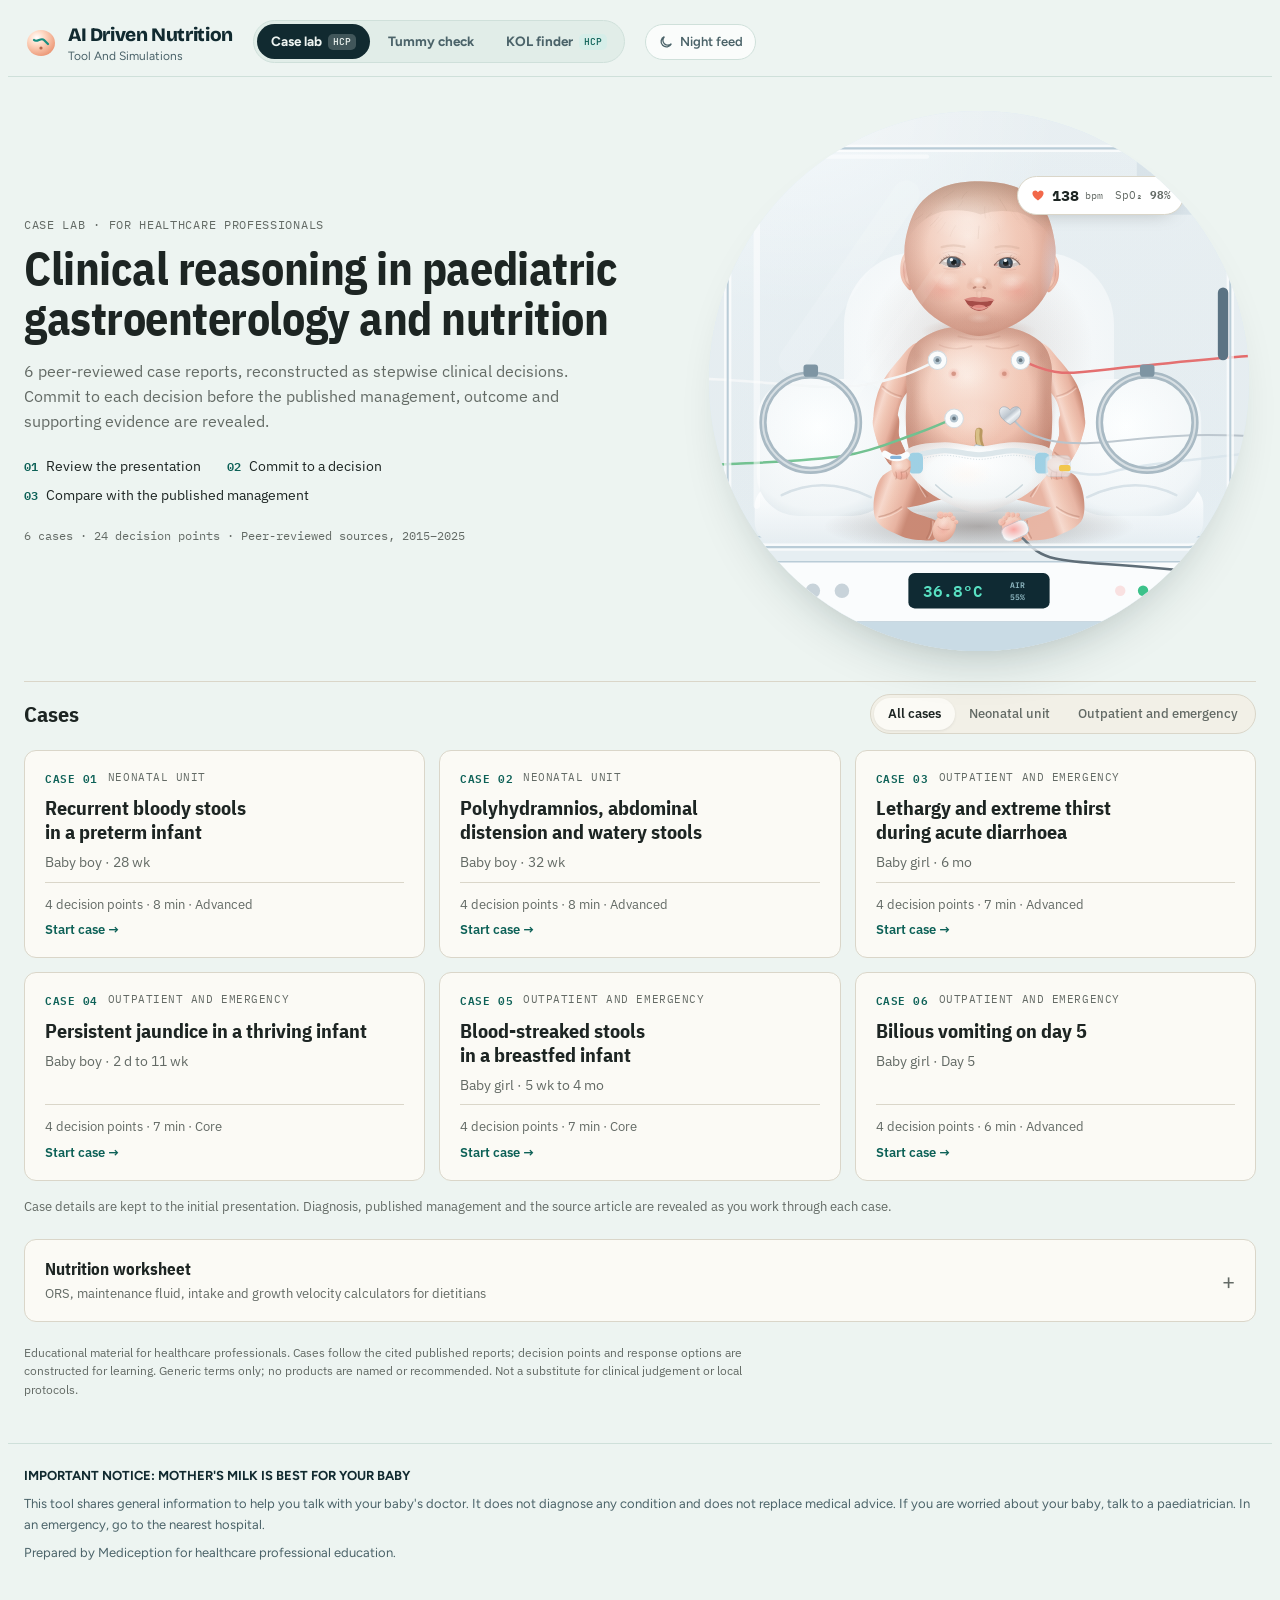
==== index.html @ ad227d10 "Update title to AI Driven Nutrition and tagline to Tool And Simulations" ====
<!doctype html>
<html lang="en">
<head>
  <meta charset="utf-8">
  <meta name="viewport" content="width=device-width, initial-scale=1, viewport-fit=cover">
  <title>AI Driven Nutrition</title>
  <link rel="preconnect" href="https://fonts.googleapis.com">
  <link rel="preconnect" href="https://fonts.gstatic.com" crossorigin>
  <link rel="stylesheet" href="https://fonts.googleapis.com/css2?family=Bricolage+Grotesque:opsz,wght@12..96,500;12..96,700;12..96,800&family=Figtree:wght@400;500;600;700&family=JetBrains+Mono:wght@500&family=IBM+Plex+Mono:wght@400;500;600&family=IBM+Plex+Sans:wght@400;500;600;700&family=IBM+Plex+Sans+Condensed:wght@600;700&display=swap">
  <link rel="stylesheet" href="css/styles.css">
</head>
<body>
<header class="top">
  <div class="wrap">
    <div class="brand">
      <svg width="34" height="34" viewBox="0 0 34 34" aria-hidden="true"><defs><radialGradient id="lg" cx=".35" cy=".3" r=".8"><stop offset="0" stop-color="#fff"/><stop offset=".35" stop-color="#ffd9c4"/><stop offset="1" stop-color="#e98f6c"/></radialGradient></defs><ellipse cx="17" cy="18" rx="14" ry="13" fill="url(#lg)"/><path d="M10 15c3 3 7-3 10 0s4 4 4 4" fill="none" stroke="#178E80" stroke-width="2.2" stroke-linecap="round"/><circle cx="17" cy="23" r="1.6" fill="#b5664a"/></svg>
      <div><b>AI Driven Nutrition</b><span>Tool And Simulations</span></div>
    </div>
    <nav class="tabs" id="tabs" aria-label="Sections"><button type="button" data-tab="lab" aria-pressed="true">Case lab<span class="tab-hcp">HCP</span></button><button type="button" data-tab="check" aria-pressed="false">Tummy check</button><button type="button" data-tab="kol" aria-pressed="false">KOL finder<span class="tab-hcp">HCP</span></button></nav>
    <nav class="beads" id="beads" aria-label="Question progress"></nav>
    <div class="tools">
      <div class="seg" role="group" aria-label="View">
        <button type="button" id="vParent" aria-pressed="true">Parent</button>
        <button type="button" id="vHcp" aria-pressed="false">Clinician lens</button>
      </div>
      <button type="button" class="iconbtn" id="night" aria-pressed="false" title="Night feed mode (dark)"><svg width="16" height="16" viewBox="0 0 24 24" fill="none" stroke="currentColor" stroke-width="2" aria-hidden="true"><path d="M20 14.5A8 8 0 1 1 9.5 4a6.5 6.5 0 0 0 10.5 10.5z"/></svg><span class="lbl">Night feed</span></button>
    </div>
  </div>
</header>

<div class="wrap" id="viewCheck">
  <main class="main">
    <section class="stage" id="stage" aria-label="Interactive baby view">
      <div class="t3d" id="gl3" aria-hidden="true"></div>
      <div class="fallback"><div class="blob"></div></div>
      <div class="loader" id="loader"><span></span>Settling baby on the blanket</div>
      <div class="st-cap"><span class="chip"><span class="live"></span>Baby view</span><span class="st-say" id="say" aria-live="polite">Say hello. Each answer changes what you see, outside and inside.</span>
        <div class="seg vseg" id="viewSeg" role="group" aria-label="Baby view"><button type="button" data-v="outside" aria-pressed="true">Outside</button><button type="button" data-v="inside" aria-pressed="false">See inside</button></div></div>
      <div id="flagSlot"></div>
      <div id="toastSlot"></div>
      <div class="legend" id="legend"></div>
    </section>
    <section class="rail" id="rail"></section>
  </main>

  <section class="lens" id="lens" aria-label="Clinician lens">
    <div class="lens-head">
      <div><p class="eyebrow">Clinician lens</p><h2>How this path was built</h2><p>Every answer maps to a content module. The map below lights up the modules this baby's answers trigger, so you can see exactly why each piece of advice appears.</p></div>
    </div>
    <div class="lgrid">
      <div class="panel"><h3>Logic map: questions to modules</h3><div class="mapwrap" id="map"></div></div>
      <div style="display:flex;flex-direction:column;gap:20px;min-width:0">
        <div class="panel" id="pathPanel"></div>
        <div class="panel"><h3>Load a demo scenario</h3><div class="presets" id="presets"></div></div>
      </div>
    </div>
  </section>
</div>

<div class="wrap" id="viewLab" hidden></div>
<div class="wrap" id="viewKol" hidden></div>

<footer>
  <div class="wrap">
    <div class="ims">IMPORTANT NOTICE: MOTHER'S MILK IS BEST FOR YOUR BABY</div>
    <div>This tool shares general information to help you talk with your baby's doctor. It does not diagnose any condition and does not replace medical advice. If you are worried about your baby, talk to a paediatrician. In an emergency, go to the nearest hospital.</div>
    <div>Prepared by Mediception for healthcare professional education.</div>
  </div>
</footer>

<script src="js/baby-front.js"></script>
<script src="js/cases.js"></script>
<script src="data/kol-data.js"></script>
<script src="js/app.js"></script>
</body>
</html>
---- css/styles.css ----
/* Layout: a sticky glass "tummy lab" stage on the left that reacts to every answer; a conversational question rail on the right that becomes the report; clinician lens unfolds below */
:root{
  --bg:#EDF4F1; --bg-2:#E1EDE8; --surface:#FAFCFB; --ink:#112A30; --ink-2:#4B6369; --line:#CFE0DA; --ledge:#C2D6CF;
  --lagoon:#178E80; --lagoon-ink:#0D6157; --lagoon-soft:#D6EEE9; --marigold:#E3A13A;
  --calm:#178E80; --watch:#C98A1E; --doctor:#D9653F; --urgent:#CF3434;
  --calm-bg:#DDF1EC; --watch-bg:#FBF0DA; --doctor-bg:#FCE7DE; --urgent-bg:#FCE3E3;
  --stage-top:#F6FBF9; --stage-bot:#D9EAE4;
  --f-display:"Bricolage Grotesque", "Segoe UI", system-ui, sans-serif;
  --f-body:"Figtree", "Segoe UI", system-ui, sans-serif;
  --f-mono:"JetBrains Mono", ui-monospace, Consolas, monospace;
  --r-lg:26px; --r-md:18px; --r-sm:12px;
  --f-lab:"IBM Plex Sans", "Segoe UI", system-ui, sans-serif; --f-lab-c:"IBM Plex Sans Condensed", "Arial Narrow", "Segoe UI", sans-serif; --f-lab-m:"IBM Plex Mono", ui-monospace, Consolas, monospace;
  --paper:#FBFAF5; --paper-2:#F2F0E7; --rule:#DAD6C9; --rule-red:#ECC2BA; --ink-lab:#1D2523; --muted:#636A65;
  --tri-red:#C23B30; --tri-amber:#BF7D17; --tri-green:#2E8A57; --mon-bg:#06110F; --mon-grid:#12302B; --ecg:#4BE38E; --pleth:#56C8F5; --mon-text:#CFE7E1;
}
@media (prefers-color-scheme: dark){ :root:not([data-theme="light"]){
  --bg:#0A181C; --bg-2:#0F2227; --surface:#122A30; --ink:#E4F0ED; --ink-2:#97B0AD; --line:#1F3D44; --ledge:#0A1A1E;
  --lagoon:#3CC2B0; --lagoon-ink:#7FE0D2; --lagoon-soft:#123B3A; --marigold:#F0B652;
  --calm:#3CC2B0; --watch:#E8AE48; --doctor:#F0865F; --urgent:#F06262;
  --calm-bg:#113533; --watch-bg:#33290F; --doctor-bg:#3A2117; --urgent-bg:#3D1719;
  --stage-top:#12292F; --stage-bot:#071215; color-scheme:dark;
  --paper:#141B1A; --paper-2:#1A2321; --rule:#2B3835; --rule-red:#4E2C28; --ink-lab:#E3EDE9; --muted:#98A7A2; --tri-red:#EE6B5F; --tri-amber:#E9A944; --tri-green:#5CC28A; }}
:root[data-theme="dark"]{
  --bg:#0A181C; --bg-2:#0F2227; --surface:#122A30; --ink:#E4F0ED; --ink-2:#97B0AD; --line:#1F3D44; --ledge:#0A1A1E;
  --lagoon:#3CC2B0; --lagoon-ink:#7FE0D2; --lagoon-soft:#123B3A; --marigold:#F0B652;
  --calm:#3CC2B0; --watch:#E8AE48; --doctor:#F0865F; --urgent:#F06262;
  --calm-bg:#113533; --watch-bg:#33290F; --doctor-bg:#3A2117; --urgent-bg:#3D1719;
  --stage-top:#12292F; --stage-bot:#071215; color-scheme:dark;
  --paper:#141B1A; --paper-2:#1A2321; --rule:#2B3835; --rule-red:#4E2C28; --ink-lab:#E3EDE9; --muted:#98A7A2; --tri-red:#EE6B5F; --tri-amber:#E9A944; --tri-green:#5CC28A; }

*{box-sizing:border-box}
html,body{background:var(--bg)}
body{color:var(--ink);font-family:var(--f-body);font-size:16px;line-height:1.55;-webkit-font-smoothing:antialiased}
body::before{content:"";position:fixed;inset:0 0 auto;height:env(safe-area-inset-top,0px);z-index:10;background:var(--bg)}
h1,h2,h3,h4{font-family:var(--f-display);text-wrap:balance;margin:0;letter-spacing:-.01em}
button{font:inherit;color:inherit}
:focus-visible{outline:3px solid var(--lagoon);outline-offset:3px;border-radius:10px}
.wrap{max-width:1320px;margin:0 auto;padding-left:max(16px,env(safe-area-inset-left,0px));padding-right:max(16px,env(safe-area-inset-right,0px))}

/* top bar */
.top{position:sticky;top:env(safe-area-inset-top,0px);z-index:20;background:color-mix(in srgb,var(--bg) 86%,transparent);backdrop-filter:blur(12px);-webkit-backdrop-filter:blur(12px);border-bottom:1px solid var(--line)}
.top .wrap{display:flex;align-items:center;gap:20px;padding-block:12px;flex-wrap:wrap}
.brand{display:flex;align-items:center;gap:10px;min-width:0}
.brand svg{flex:none}
.brand b{font-family:var(--f-display);font-weight:800;font-size:19px;letter-spacing:-.02em;white-space:nowrap}
.brand span{display:block;font-size:12px;color:var(--ink-2);line-height:1.2}
.beads{display:flex;align-items:center;gap:0;margin-left:auto}
.bead{all:unset;cursor:pointer;width:26px;height:26px;display:grid;place-items:center;position:relative}
.bead i{width:12px;height:12px;border-radius:50%;background:var(--surface);border:2px solid var(--ledge);transition:transform .3s,background .3s,border-color .3s}
.bead+.bead::before{content:"";position:absolute;right:19px;top:12px;width:14px;height:2px;background:var(--line)}
.bead.done i{background:var(--lagoon);border-color:var(--lagoon)}
.bead.cur i{transform:scale(1.35);border-color:var(--lagoon);background:var(--lagoon-soft)}
.bead[disabled]{cursor:default}
.bead:focus-visible{outline-offset:0}
.tools{display:flex;gap:8px;align-items:center}
.seg{display:inline-flex;background:var(--bg-2);border:1px solid var(--line);border-radius:999px;padding:3px}
.seg button{all:unset;cursor:pointer;padding:6px 12px;border-radius:999px;font-size:13px;font-weight:600;color:var(--ink-2)}
.seg button[aria-pressed="true"]{background:var(--surface);color:var(--ink);box-shadow:0 1px 0 var(--ledge),0 2px 8px -4px rgba(0,0,0,.25)}
.seg button:focus-visible{outline:3px solid var(--lagoon)}
.iconbtn{all:unset;cursor:pointer;display:inline-flex;align-items:center;gap:6px;padding:7px 12px;border-radius:999px;border:1px solid var(--line);font-size:13px;font-weight:600;color:var(--ink-2);background:var(--surface)}
.iconbtn[aria-pressed="true"]{color:var(--ink);border-color:var(--lagoon)}
.iconbtn:focus-visible{outline:3px solid var(--lagoon)}

/* main grid */
.main{display:grid;grid-template-columns:minmax(0,1.08fr) minmax(0,1fr);gap:28px;padding-block:24px 32px;align-items:start}
.stage{position:sticky;top:calc(env(safe-area-inset-top,0px) + 76px);height:min(calc(100vh - 110px),760px);min-height:460px;border-radius:var(--r-lg);overflow:hidden;background:linear-gradient(180deg,var(--stage-top),var(--stage-bot));border:1px solid var(--line);box-shadow:0 30px 60px -40px rgba(10,40,40,.45)}
.stage::before{content:"";position:absolute;inset:0;pointer-events:none;background:radial-gradient(60% 55% at 50% 55%,color-mix(in srgb,var(--mc,transparent) 26%,transparent),transparent 70%);transition:background .8s}
.stage[data-mood="0"]{--mc:var(--calm)} .stage[data-mood="1"]{--mc:var(--watch)} .stage[data-mood="2"]{--mc:var(--doctor)} .stage[data-mood="3"]{--mc:var(--urgent)}
.stage[data-mood="3"]::before{animation:alarm 1.6s ease-in-out infinite}
@keyframes alarm{50%{opacity:.45}}
.t3d{position:absolute;inset:0}
.loader{position:absolute;inset:0;display:grid;place-content:center;justify-items:center;gap:12px;font-size:14px;font-weight:600;color:var(--ink-2);pointer-events:none;transition:opacity .5s}
.loader span{width:44px;height:44px;border-radius:50%;border:3px solid var(--line);border-top-color:var(--lagoon);animation:spin 1s linear infinite}
@keyframes spin{to{transform:rotate(360deg)}}
.stage.ready .loader,.stage.no-gl .loader{opacity:0;visibility:hidden;transition:opacity .5s,visibility 0s .5s}
.vseg{margin-left:auto;pointer-events:auto;background:color-mix(in srgb,var(--surface) 82%,transparent);backdrop-filter:blur(8px);-webkit-backdrop-filter:blur(8px);flex:none}
.stage .fallback{position:absolute;inset:0;display:none;place-items:center}
.stage.no-gl .fallback{display:grid}
.blob{width:46%;aspect-ratio:1.1;max-width:100%;border-radius:48% 52% 46% 54%/55% 50% 50% 45%;background:radial-gradient(circle at 35% 30%,#fff 0 6%,#ffe4d4 20%,#f6b89a 70%,#e99a7c);box-shadow:inset -20px -30px 60px rgba(160,80,50,.25),0 40px 50px -30px rgba(0,0,0,.35);animation:breathe 4s ease-in-out infinite}
@keyframes breathe{50%{transform:scale(1.03,0.98)}}
.st-cap{position:absolute;left:16px;top:16px;right:16px;display:flex;gap:10px;align-items:flex-start;pointer-events:none}
.chip{white-space:nowrap;display:inline-flex;align-items:center;gap:8px;padding:6px 12px;border-radius:999px;background:color-mix(in srgb,var(--surface) 82%,transparent);backdrop-filter:blur(8px);-webkit-backdrop-filter:blur(8px);border:1px solid var(--line);font-size:13px;font-weight:600}
.chip .live{width:8px;height:8px;border-radius:50%;background:var(--lagoon);box-shadow:0 0 0 0 var(--lagoon);animation:ping 2.2s infinite}
@keyframes ping{0%{box-shadow:0 0 0 0 color-mix(in srgb,var(--lagoon) 60%,transparent)}100%{box-shadow:0 0 0 10px transparent}}
.st-say{font-size:14px;font-weight:500;max-width:38ch;padding:8px 14px;border-radius:14px;background:color-mix(in srgb,var(--surface) 82%,transparent);backdrop-filter:blur(8px);-webkit-backdrop-filter:blur(8px);border:1px solid var(--line);color:var(--ink)}
.legend{position:absolute;left:16px;bottom:16px;display:flex;flex-wrap:wrap;gap:6px;max-width:calc(100% - 32px);pointer-events:none}
.legend .chip{font-weight:500;font-size:12px;padding:5px 10px;animation:pop .45s cubic-bezier(.2,1.4,.4,1)}
.legend .sw{width:10px;height:10px;border-radius:50%;flex:none}
@keyframes pop{from{transform:scale(.6) translateY(8px);opacity:0}}
.hint{position:absolute;right:16px;bottom:16px;font-size:12px;color:var(--ink-2);background:color-mix(in srgb,var(--surface) 70%,transparent);padding:5px 10px;border-radius:999px;pointer-events:none}
.legend:not(:empty)~.hint{display:none}
.flag{position:absolute;left:16px;right:16px;top:64px;display:flex;gap:12px;align-items:flex-start;padding:14px 16px;border-radius:var(--r-md);background:var(--urgent-bg);border:1.5px solid var(--urgent);color:var(--ink);box-shadow:0 18px 40px -20px rgba(160,20,20,.5);animation:pop .5s cubic-bezier(.2,1.4,.4,1)}
.flag svg{flex:none;color:var(--urgent)}
.flag b{display:block;font-family:var(--f-display);font-size:16px}
.flag p{margin:2px 0 0;font-size:14px}
.toast{position:absolute;left:50%;top:64px;transform:translateX(-50%);max-width:calc(100% - 32px);width:max-content;padding:9px 14px;border-radius:14px;background:var(--ink);color:var(--bg);font-size:13px;font-weight:500;animation:pop .4s cubic-bezier(.2,1.4,.4,1)}

/* rail */
.rail{min-width:0;display:flex;flex-direction:column;gap:20px}
.intro h1{font-size:clamp(30px,3.6vw,46px);line-height:1.04;font-weight:800;letter-spacing:-.03em}
.intro h1 em{font-style:normal;color:var(--lagoon)}
.intro p{margin:10px 0 0;color:var(--ink-2);max-width:52ch}
.qcard{background:var(--surface);border:1px solid var(--line);border-radius:var(--r-lg);padding:24px;box-shadow:0 1px 0 rgba(255,255,255,.6) inset,0 24px 50px -36px rgba(10,40,40,.5);animation:flipIn .55s cubic-bezier(.2,.9,.25,1);transform-origin:50% 0;min-width:0}
.qcard[data-dir="b"]{animation-name:flipBack}
@keyframes flipIn{from{opacity:0;transform:perspective(900px) rotateX(-14deg) translateY(18px)}}
@keyframes flipBack{from{opacity:0;transform:perspective(900px) rotateX(14deg) translateY(-18px)}}
.eyebrow{display:flex;align-items:center;gap:8px;margin:0 0 10px;font-size:12px;font-weight:700;text-transform:uppercase;letter-spacing:.09em;color:var(--lagoon)}
.eyebrow .dot{width:4px;height:4px;border-radius:50%;background:currentColor;opacity:.5}
.qcard h2{font-size:clamp(23px,2.3vw,30px);line-height:1.15;font-weight:700;outline:none}
.qhint{margin:6px 0 0;color:var(--ink-2);font-size:15px}
.opts{display:grid;gap:12px;margin-top:20px}
.opt{--rx:0deg;--ry:0deg;--ty:0px;position:relative;display:grid;grid-template-columns:46px minmax(0,1fr) 24px;align-items:center;gap:14px;width:100%;text-align:left;cursor:pointer;padding:13px 16px;border-radius:var(--r-md);border:1.5px solid var(--line);background:linear-gradient(180deg,var(--surface),var(--bg-2));box-shadow:0 1px 0 rgba(255,255,255,.55) inset,0 5px 0 -1px var(--ledge),0 16px 22px -16px rgba(10,40,40,.45);transform:perspective(800px) rotateX(var(--rx)) rotateY(var(--ry)) translateY(var(--ty));transition:transform .18s ease,box-shadow .18s ease,border-color .2s;will-change:transform}
.opt:hover{--ty:-2px;border-color:color-mix(in srgb,var(--lagoon) 45%,var(--line))}
.opt:active{--ty:4px;box-shadow:0 1px 0 rgba(255,255,255,.55) inset,0 1px 0 -1px var(--ledge),0 6px 12px -10px rgba(10,40,40,.4)}
.opt[aria-pressed="true"]{--ty:3px;border-color:var(--lagoon);background:linear-gradient(180deg,var(--surface),var(--lagoon-soft));box-shadow:0 1px 0 rgba(255,255,255,.5) inset,0 2px 0 -1px var(--lagoon),0 10px 20px -14px rgba(10,80,70,.6)}
.opt-ico{width:46px;height:46px;border-radius:14px;display:grid;place-items:center;background:var(--bg);border:1px solid var(--line);color:var(--lagoon-ink)}
.opt[aria-pressed="true"] .opt-ico{background:var(--lagoon);color:var(--surface);border-color:var(--lagoon)}
.opt-txt{min-width:0}
.opt-txt b{display:block;font-weight:600;font-size:16px;line-height:1.3}
.opt-txt small{display:block;color:var(--ink-2);font-size:13px;margin-top:2px}
.opt-check{width:24px;height:24px;border-radius:50%;border:1.5px solid var(--ledge);display:grid;place-items:center;color:transparent;transition:all .2s}
.opt[aria-pressed="true"] .opt-check{background:var(--lagoon);border-color:var(--lagoon);color:var(--surface)}
.opts.cols2{grid-template-columns:1fr 1fr}
.qnav{display:flex;justify-content:space-between;gap:12px;margin-top:22px}
.btn{cursor:pointer;border-radius:999px;padding:11px 20px;font-weight:700;font-size:15px;border:1.5px solid var(--line);background:var(--surface);transition:transform .15s}
.btn:active{transform:translateY(2px)}
.btn[disabled]{opacity:.45;cursor:default}
.btn.primary{background:var(--ink);color:var(--bg);border-color:var(--ink);box-shadow:0 4px 0 -1px color-mix(in srgb,var(--ink) 60%,var(--bg))}
.btn.ghost{background:transparent}
.trail{display:flex;flex-wrap:wrap;gap:6px}
.trail button{all:unset;cursor:pointer;font-size:12.5px;padding:5px 10px;border-radius:999px;background:var(--bg-2);border:1px solid var(--line);color:var(--ink-2)}
.trail button:hover{color:var(--ink);border-color:var(--lagoon)}
.trail button:focus-visible{outline:3px solid var(--lagoon)}
.trail b{color:var(--ink);font-weight:600}

/* report */
.report{display:flex;flex-direction:column;gap:16px;animation:flipIn .6s cubic-bezier(.2,.9,.25,1)}
.sum{border-radius:var(--r-lg);padding:24px;background:var(--surface);border:1px solid var(--line);box-shadow:0 24px 50px -36px rgba(10,40,40,.5)}
.sum .eyebrow{color:var(--ink-2)}
.sum h2{font-size:clamp(26px,2.6vw,34px);line-height:1.1;font-weight:800;letter-spacing:-.02em}
.sum p{margin:8px 0 0;color:var(--ink-2)}
.signal{display:grid;grid-template-columns:repeat(6,minmax(0,1fr));gap:6px;margin-top:18px}
.sig{display:flex;flex-direction:column;gap:6px;min-width:0}
.sig i{height:10px;border-radius:6px;background:var(--c);transform-origin:left;animation:grow .7s cubic-bezier(.2,.9,.25,1) backwards}
.sig span{font-size:12px;color:var(--ink-2);white-space:nowrap;overflow:hidden;text-overflow:ellipsis}
@keyframes grow{from{transform:scaleX(0)}}
.keyrow{display:flex;flex-wrap:wrap;gap:12px;margin-top:12px;font-size:12px;color:var(--ink-2)}
.keyrow span{display:inline-flex;align-items:center;gap:5px}
.keyrow i{width:9px;height:9px;border-radius:3px;background:var(--c)}
.lv-calm{--c:var(--calm);--cb:var(--calm-bg)} .lv-watch{--c:var(--watch);--cb:var(--watch-bg)} .lv-doctor{--c:var(--doctor);--cb:var(--doctor-bg)} .lv-urgent{--c:var(--urgent);--cb:var(--urgent-bg)}
.urgentbox{display:flex;gap:12px;align-items:flex-start;padding:16px 18px;border-radius:var(--r-md);background:var(--urgent-bg);border:1.5px solid var(--urgent)}
.urgentbox svg{flex:none;color:var(--urgent);margin-top:2px}
.urgentbox b{font-family:var(--f-display);font-size:17px}
.urgentbox p{margin:4px 0 0;font-size:15px}
.rcard{border-radius:var(--r-md);background:var(--surface);border:1px solid var(--line);overflow:hidden}
.rcard summary{list-style:none;cursor:pointer;display:grid;grid-template-columns:minmax(0,1fr) auto;gap:4px 12px;padding:16px 18px;align-items:center}
.rcard summary::-webkit-details-marker{display:none}
.rc-topic{font-family:var(--f-display);font-weight:700;font-size:18px;display:flex;align-items:center;gap:10px;min-width:0}
.rc-topic .ic{width:30px;height:30px;border-radius:10px;display:grid;place-items:center;background:var(--cb);color:var(--c);flex:none}
.pill{justify-self:end;font-size:12px;font-weight:700;padding:4px 10px;border-radius:999px;background:var(--cb);color:var(--c);white-space:nowrap}
.rc-said{grid-column:1/-1;font-size:14.5px;color:var(--ink-2)}
.rc-meta{grid-column:1/-1;display:none;font-family:var(--f-mono);font-size:11.5px;color:var(--ink-2)}
.lens-on .rc-meta{display:block}
.rc-body{padding:0 18px 18px;font-size:15.5px;border-top:1px dashed var(--line);margin:0 18px;padding-inline:0;padding-top:14px}
.rc-body p{margin:0 0 10px;max-width:68ch}
.rc-body h4{font-size:15px;margin:14px 0 6px;font-family:var(--f-body);font-weight:700}
.rc-body ul{margin:0 0 10px;padding-left:20px}
.rc-body li{margin:3px 0}
.rc-body li::marker{color:var(--c)}
.rc-body .watch{display:grid;grid-template-columns:repeat(auto-fill,minmax(170px,1fr));gap:6px;list-style:none;padding:0}
.rc-body .watch li{padding:7px 10px;border-radius:10px;background:var(--cb);font-size:14px;margin:0}
.rc-body .aside{padding:12px 14px;border-radius:12px;background:var(--bg-2);border:1px solid var(--line);margin-top:10px}
.rc-body .aside b{display:block;margin-bottom:2px}
.chev{transition:transform .25s;color:var(--ink-2)}
details[open] .chev{transform:rotate(180deg)}
.note{border-radius:var(--r-md);padding:18px;background:var(--bg-2);border:1px solid var(--line)}
.note h3{font-size:18px}
.note pre{white-space:pre-wrap;font-family:var(--f-mono);font-size:12.5px;line-height:1.6;margin:10px 0 12px;padding:12px;border-radius:12px;background:var(--surface);border:1px solid var(--line);max-height:260px;overflow:auto}
.row{display:flex;flex-wrap:wrap;gap:10px;align-items:center}
.small{font-size:13px;color:var(--ink-2)}

/* clinician lens */
.lens{display:none;padding-block:8px 36px}
.lens-on .lens{display:block}
.lens-head{display:flex;flex-wrap:wrap;align-items:end;justify-content:space-between;gap:12px;margin-bottom:16px}
.lens-head h2{font-size:clamp(24px,2.4vw,32px);font-weight:800}
.lens-head p{margin:4px 0 0;color:var(--ink-2);max-width:70ch}
.lgrid{display:grid;grid-template-columns:minmax(0,1.5fr) minmax(0,1fr);gap:20px}
.panel{background:var(--surface);border:1px solid var(--line);border-radius:var(--r-lg);padding:20px;min-width:0}
.panel h3{font-size:17px;margin-bottom:10px}
.mapwrap{overflow-x:auto}
.mapwrap svg{width:100%;min-width:540px;height:auto;display:block}
.node rect{fill:var(--bg-2);stroke:var(--line)}
.node text{fill:var(--ink-2);font-family:var(--f-body);font-size:12px}
.node .cd{font-family:var(--f-mono);font-size:10.5px;fill:var(--ink-2)}
.node.on rect{fill:var(--lagoon-soft);stroke:var(--lagoon)}
.node.on text{fill:var(--ink);font-weight:600}
.node.hot rect{fill:var(--urgent-bg);stroke:var(--urgent)}
.edge{fill:none;stroke:var(--line);stroke-width:1.5}
.edge.on{stroke:var(--lagoon);stroke-width:2.2;stroke-dasharray:6 6;animation:flow 1s linear infinite}
.edge.hot{stroke:var(--urgent)}
@keyframes flow{to{stroke-dashoffset:-12}}
.pathcode{display:grid;grid-template-columns:repeat(8,minmax(0,1fr));gap:4px;margin:8px 0 6px}
.pathcode div{text-align:center;border-radius:8px;padding:6px 0;background:var(--bg-2);border:1px solid var(--line);font-family:var(--f-mono);font-size:12px;color:var(--ink-2)}
.pathcode div b{display:block;color:var(--ink);font-size:15px}
.big{font-family:var(--f-display);font-size:30px;font-weight:800;letter-spacing:-.02em;font-variant-numeric:tabular-nums}
.presets{display:flex;flex-direction:column;gap:8px}
.presets button{all:unset;cursor:pointer;display:flex;justify-content:space-between;gap:10px;align-items:center;padding:10px 12px;border-radius:12px;border:1px solid var(--line);background:var(--bg-2);font-size:14px;font-weight:600}
.presets button:hover{border-color:var(--lagoon)}
.presets button:focus-visible{outline:3px solid var(--lagoon)}
.presets small{font-family:var(--f-mono);font-weight:500;font-size:11px;color:var(--ink-2)}
table.prov{width:100%;border-collapse:collapse;font-size:13.5px}
table.prov th,table.prov td{text-align:left;padding:8px 6px;border-bottom:1px solid var(--line);vertical-align:top}
table.prov th{font-size:11.5px;text-transform:uppercase;letter-spacing:.06em;color:var(--ink-2)}
.tag{font-family:var(--f-mono);font-size:11px;padding:2px 7px;border-radius:6px;white-space:nowrap}
.tblwrap{overflow-x:auto}

/* section tabs */
.tabs{display:inline-flex;gap:4px;padding:3px;border-radius:999px;background:var(--bg-2);border:1px solid var(--line)}
.tabs button{all:unset;cursor:pointer;display:inline-flex;align-items:center;gap:6px;padding:7px 14px;border-radius:999px;font-size:13.5px;font-weight:700;color:var(--ink-2)}
.tabs button[aria-pressed="true"]{background:var(--ink);color:var(--bg)}
.tabs button:focus-visible{outline:3px solid var(--lagoon)}
.tab-hcp{font-family:var(--f-mono);font-size:9.5px;font-weight:500;padding:1px 5px;border-radius:5px;background:var(--lagoon-soft);color:var(--lagoon-ink)}
.tabs button[aria-pressed="true"] .tab-hcp{background:color-mix(in srgb,var(--bg) 22%,transparent);color:var(--bg)}
body.tab-lab .beads,body.tab-lab .top .seg{display:none}

/* case lab: clinical paperwork. Ward-round census board, case sheet that grows note by note, bedside monitor, discharge summary.
   Type: IBM Plex (sans, condensed, mono) for a documentation feel distinct from the parent-facing check. */
.lab{font-family:var(--f-lab);color:var(--ink-lab);padding-block:22px 44px;display:flex;flex-direction:column;gap:22px}
.lab h1,.lab h2,.lab h3,.lab h4{font-family:var(--f-lab-c);letter-spacing:0}
.lab-k{margin:0;font-family:var(--f-lab-m);font-size:11.5px;letter-spacing:.06em;text-transform:uppercase;color:var(--muted)}
.lab button{font-family:var(--f-lab)}
.lab .lnk{all:unset;cursor:pointer;font-weight:600;font-size:14px;color:var(--lagoon-ink);border-bottom:1.5px solid currentColor;padding-bottom:1px}
.lab .lnk:focus-visible{outline:2px solid var(--lagoon);outline-offset:3px}
.lab .act{all:unset;box-sizing:border-box;cursor:pointer;display:inline-flex;align-items:center;gap:8px;padding:10px 16px;border-radius:4px;background:var(--ink-lab);color:var(--paper);font-weight:600;font-size:14.5px}
.lab .act.sec{background:transparent;color:var(--ink-lab);box-shadow:inset 0 0 0 1.5px var(--rule)}
.lab .act:focus-visible{outline:2px solid var(--lagoon);outline-offset:3px}
.lab .act:hover{filter:brightness(1.08)}

/* ward-round board */
.wr-h{display:flex;flex-wrap:wrap;align-items:flex-end;justify-content:space-between;gap:16px;padding-bottom:16px;border-bottom:2px solid var(--ink-lab)}
.wr-h h1{font-size:clamp(34px,4.4vw,56px);line-height:.95;font-weight:700;margin-top:6px}
.wr-h p.sub{margin:10px 0 0;max-width:62ch;color:var(--muted);font-size:15.5px}
.wr-meta{display:grid;gap:4px;justify-items:end;font-family:var(--f-lab-m);font-size:12.5px;color:var(--muted);text-align:right}
.wr-meta b{font-family:var(--f-lab-c);font-size:22px;color:var(--ink-lab);font-weight:700}
.wr-f{display:flex;flex-wrap:wrap;gap:4px 22px;font-size:14px}
.wr-f button{all:unset;cursor:pointer;padding:4px 0;color:var(--muted);font-weight:500;border-bottom:2px solid transparent}
.wr-f button[aria-pressed="true"]{color:var(--ink-lab);border-color:var(--ink-lab);font-weight:600}
.wr-f button:focus-visible{outline:2px solid var(--lagoon);outline-offset:3px}
.census{width:100%;border-collapse:collapse;background:var(--paper);border:1px solid var(--rule)}
.census th{font-family:var(--f-lab-m);font-weight:500;font-size:11px;letter-spacing:.06em;text-transform:uppercase;color:var(--muted);text-align:left;padding:10px 14px;border-bottom:1px solid var(--rule);background:var(--paper-2)}
.census td{padding:14px;border-bottom:1px solid var(--rule);vertical-align:top;font-size:14.5px}
.census tr.cr{cursor:pointer;transition:background .15s}
.census tr.cr:hover{background:var(--paper-2)}
.census tr.cr:focus-visible{outline:2px solid var(--lagoon);outline-offset:-2px}
.bed{font-family:var(--f-lab-m);font-size:13px;white-space:nowrap;display:flex;align-items:center;gap:8px}
.tri{display:inline-block;width:11px;height:11px;border-radius:2px;background:var(--tc);flex:none}
.pt-n{font-family:var(--f-lab-c);font-weight:700;font-size:17px;line-height:1.2}
.pt-s{display:block;font-family:var(--f-lab-m);font-size:12px;color:var(--muted);margin-top:2px}
.pres b{display:block;font-weight:600}
.pres span{color:var(--muted);font-size:13.5px}
.forr{font-family:var(--f-lab-m);font-size:12px;white-space:nowrap}
.forr span{display:inline-block;padding:2px 6px;border:1px solid var(--rule);border-radius:3px;margin:0 4px 4px 0}
.stat{font-family:var(--f-lab-m);font-size:12.5px;white-space:nowrap}
.stat .ok{color:var(--tri-green);font-weight:600}
.open{font-family:var(--f-lab);font-size:13px;font-weight:600;color:var(--lagoon-ink);white-space:nowrap}

/* nutrition worksheet */
.ws{background:var(--paper);border:1px solid var(--rule)}
.ws-h{display:flex;flex-wrap:wrap;justify-content:space-between;align-items:flex-end;gap:10px;padding:16px 18px;border-bottom:2px solid var(--ink-lab)}
.ws-h h2{font-size:24px;font-weight:700}
.ws-h p{margin:0;font-size:13px;color:var(--muted);max-width:46ch}
.ws-row{display:grid;grid-template-columns:minmax(0,1.1fr) minmax(0,1fr) minmax(0,1.5fr);gap:14px 20px;align-items:center;padding:14px 18px;border-bottom:1px solid var(--rule)}
.ws-row:last-child{border-bottom:0}
.ws-q b{display:block;font-family:var(--f-lab-c);font-size:16px}
.ws-q span{font-family:var(--f-lab-m);font-size:11.5px;color:var(--muted)}
.ws-in{display:flex;flex-wrap:wrap;gap:10px}
.ws-in label{display:grid;gap:3px;font-family:var(--f-lab-m);font-size:11px;letter-spacing:.04em;text-transform:uppercase;color:var(--muted)}
.ws-in input{font:500 15px var(--f-lab-m);width:110px;padding:7px 9px;border:1px solid var(--rule);border-bottom:2px solid var(--ink-lab);border-radius:0;background:var(--paper-2);color:var(--ink-lab);font-variant-numeric:tabular-nums}
.ws-in input:focus{outline:none;border-bottom-color:var(--lagoon)}
.ws-out{font-family:var(--f-lab-m);font-size:13px;color:var(--muted);line-height:1.6}
.ws-out b{font-family:var(--f-lab-c);font-size:20px;color:var(--ink-lab)}
.ws-out em{font-style:normal;display:block;font-family:var(--f-lab);font-size:13px;color:var(--ink-lab)}

/* case: top band */
.cs-top{display:flex;flex-wrap:wrap;align-items:center;gap:12px 18px}
.band{flex:1;min-width:0;display:flex;flex-wrap:wrap;align-items:center;gap:4px 16px;padding:9px 16px;border-radius:999px;background:var(--paper);border:1px solid var(--rule);font-family:var(--f-lab-m);font-size:12.5px;position:relative;overflow:hidden}
.band::after{content:"";position:absolute;right:0;top:0;bottom:0;width:70px;background:repeating-linear-gradient(90deg,var(--rule) 0 2px,transparent 2px 5px,var(--rule) 5px 6px,transparent 6px 9px);opacity:.8}
.band b{font-family:var(--f-lab-c);font-size:15px;font-weight:700}
.band .tri{width:10px;height:10px}
.prog{display:flex;gap:4px}
.prog span{width:30px;height:26px;display:grid;place-items:center;font-family:var(--f-lab-m);font-size:12px;border:1px solid var(--rule);background:var(--paper)}
.prog span.cur{border:2px solid var(--ink-lab);font-weight:600}
.prog span.ok{background:var(--tri-green);border-color:var(--tri-green);color:#fff}
.prog span.bad{background:var(--tri-red);border-color:var(--tri-red);color:#fff}
.cs-grid{display:grid;grid-template-columns:minmax(0,1fr) minmax(0,1.05fr);gap:22px;align-items:start}

/* bedside: illustrated baby and monitor */
.bedside{position:sticky;top:calc(env(safe-area-inset-top,0px) + 76px);display:flex;flex-direction:column;border:1px solid var(--rule);background:var(--paper);min-width:0}
.bedside .p3d{position:relative;height:min(46vh,420px);min-height:280px;background:linear-gradient(180deg,var(--stage-top),var(--stage-bot))}
.bedside .p3d .vseg{position:absolute;right:10px;top:10px;margin:0}
.bedside .p3d .loader{position:absolute}
.bedside .p3d.ready .loader{opacity:0;visibility:hidden}
.monitor{position:relative;background:var(--mon-bg);color:var(--mon-text);display:grid;grid-template-columns:minmax(0,1fr) auto;font-family:var(--f-lab-m)}
.monitor canvas{display:block;width:100%;height:118px}
.mon-num{display:grid;grid-template-columns:auto auto;gap:2px 14px;padding:10px 14px;align-content:center;border-left:1px solid var(--mon-grid)}
.mon-num small{font-size:10px;letter-spacing:.06em;text-transform:uppercase;opacity:.7;align-self:end}
.mon-num b{font-size:30px;line-height:1;font-weight:600;font-variant-numeric:tabular-nums;text-align:right}
.mon-num .hr{color:var(--ecg)} .mon-num .sp{color:var(--pleth)} .mon-num .tp{color:#F2C46B;font-size:20px}
.mon-num .alarm{color:#FF5A4E;animation:blink 1s steps(2) infinite}
@keyframes blink{50%{opacity:.35}}
.mon-tag{position:absolute;left:10px;top:7px;font-size:10.5px;letter-spacing:.06em;opacity:.75}
.mon-tag i{display:inline-block;width:7px;height:7px;border-radius:50%;background:var(--ecg);margin-right:6px;animation:blink 1.2s infinite}
.bedside .pt-line{margin:0;padding:12px 14px;font-size:13.5px;color:var(--muted);border-top:1px solid var(--rule)}
.bedside.fx-ok{box-shadow:0 0 0 3px var(--tri-green)} .bedside.fx-warn{box-shadow:0 0 0 3px var(--tri-amber)} .bedside.fx-bad{box-shadow:0 0 0 3px var(--tri-red)}

/* case sheet */
.sheet{background:var(--paper);border:1px solid var(--rule);min-width:0;background-image:linear-gradient(90deg,transparent 46px,var(--rule-red) 46px,var(--rule-red) 47px,transparent 47px)}
.sheet-h{display:grid;grid-template-columns:minmax(0,1fr) auto;gap:6px 14px;padding:16px 18px 14px 62px;border-bottom:2px solid var(--ink-lab)}
.sheet-h h2{font-size:clamp(22px,2.2vw,28px);font-weight:700;line-height:1.1}
.sheet-h .meta{font-family:var(--f-lab-m);font-size:12px;color:var(--muted);text-align:right}
.entries{list-style:none;margin:0;padding:0}
.entry{display:grid;grid-template-columns:46px minmax(0,1fr);border-bottom:1px solid var(--rule)}
.entry .mg{display:grid;justify-items:center;align-content:start;padding-top:14px;gap:6px;font-family:var(--f-lab-m);font-size:11px;color:var(--muted)}
.entry .mk{font-family:var(--f-lab-c);font-size:22px;font-weight:700;line-height:1}
.entry .mk.ok{color:var(--tri-green)} .entry .mk.bad{color:var(--tri-red)}
.entry .bd{padding:14px 18px 14px 16px;min-width:0}
.entry .bd h4{font-size:15px;font-weight:700;margin-bottom:4px}
.entry .bd p{margin:0 0 6px;font-size:14px;color:var(--muted)}
.entry .bd .order{color:var(--ink-lab)}
.entry .bd .eff{font-family:var(--f-lab-m);font-size:12.5px}
.cs-now{padding:0}
.cs-now .cs-note{display:grid;grid-template-columns:46px minmax(0,1fr)}
.cs-now .cs-note .mg{padding-top:18px;text-align:center;font-family:var(--f-lab-m);font-size:11px;color:var(--muted)}
.cs-now .cs-note .bd{padding:16px 18px 18px 16px;min-width:0}
.cs-now .lbl{font-family:var(--f-lab-m);font-size:11px;letter-spacing:.06em;text-transform:uppercase;color:var(--muted);margin:0 0 6px}
.cs-now .vig{font-size:15.5px;line-height:1.6;margin:0 0 16px}
.cs-now h3.q{font-size:clamp(19px,1.9vw,23px);font-weight:700;margin:0 0 10px}
.orders{display:grid;border-top:1px solid var(--rule)}
.ord{all:unset;box-sizing:border-box;cursor:pointer;display:grid;grid-template-columns:26px minmax(0,1fr);gap:12px;align-items:start;padding:12px 4px;border-bottom:1px solid var(--rule);font-size:15px;line-height:1.5;transition:background .15s}
.ord:hover:not([disabled]){background:var(--paper-2)}
.ord:focus-visible{outline:2px solid var(--lagoon);outline-offset:-2px}
.ord .bx{width:18px;height:18px;margin-top:2px;border:1.5px solid var(--ink-lab);border-radius:2px;display:grid;place-items:center;font-size:13px;font-weight:700;line-height:1}
.ord .fb{display:block;margin-top:5px;font-size:13.5px;color:var(--muted)}
.ord.ok .bx{background:var(--tri-green);border-color:var(--tri-green);color:#fff}
.ord.bad .bx{background:var(--tri-red);border-color:var(--tri-red);color:#fff}
.ord.ok{background:color-mix(in srgb,var(--tri-green) 9%,transparent)}
.ord.bad{background:color-mix(in srgb,var(--tri-red) 8%,transparent)}
.ord.dim{opacity:.5}
.review{margin-top:16px;display:grid;gap:12px}
.rv-line{display:flex;gap:10px;align-items:baseline;padding-bottom:10px;border-bottom:1px dashed var(--rule)}
.rv-line .mk{font-family:var(--f-lab-c);font-size:24px;font-weight:700;line-height:1}
.rv-line .mk.ok{color:var(--tri-green)} .rv-line .mk.bad{color:var(--tri-red)}
.rv-line b{font-family:var(--f-lab-c);font-size:17px}
.obs{font-family:var(--f-lab-m);font-size:13px;padding:10px 12px;background:var(--paper-2);border:1px solid var(--rule)}
.obs b{display:block;font-size:10.5px;letter-spacing:.06em;text-transform:uppercase;color:var(--muted);margin-bottom:3px;font-weight:500}
.ev p{margin:0 0 6px;font-size:14.5px;line-height:1.6}
.ev sup{font-family:var(--f-lab-m);font-size:10.5px;color:var(--lagoon-ink)}
.ev ol{margin:6px 0 0;padding-left:20px;font-family:var(--f-lab-m);font-size:12px;color:var(--muted);line-height:1.55}
.tpt{display:grid;grid-template-columns:auto minmax(0,1fr);gap:10px;font-size:14px;padding:10px 0;border-top:1px solid var(--rule)}
.tpt b{font-family:var(--f-lab-m);font-size:10.5px;letter-spacing:.06em;text-transform:uppercase;color:var(--muted);font-weight:500;padding-top:3px;white-space:nowrap}
.cs-nav{display:flex;justify-content:space-between;align-items:center;gap:10px;flex-wrap:wrap;margin-top:6px}
.cs-nav .small{font-family:var(--f-lab-m);font-size:12px;color:var(--muted)}

/* discharge summary */
.dc{padding:18px 18px 22px 62px}
.dc h3{font-size:16px;font-weight:700;margin:18px 0 8px;text-transform:uppercase;letter-spacing:.04em;font-family:var(--f-lab-m);font-size:12px;color:var(--muted)}
.dc-score{display:flex;flex-wrap:wrap;align-items:baseline;gap:8px 14px;padding-bottom:14px;border-bottom:1px solid var(--rule)}
.dc-score b{font-family:var(--f-lab-c);font-size:44px;line-height:1;font-weight:700}
.dc-score span{font-size:15px;color:var(--muted)}
.dc table{width:100%;border-collapse:collapse;font-size:14px}
.dc td,.dc th{text-align:left;padding:8px 6px;border-bottom:1px solid var(--rule);vertical-align:top}
.dc th{font-family:var(--f-lab-m);font-weight:500;font-size:11px;letter-spacing:.06em;text-transform:uppercase;color:var(--muted)}
.dc .mk{font-family:var(--f-lab-c);font-weight:700;font-size:18px}
.dc .mk.ok{color:var(--tri-green)} .dc .mk.bad{color:var(--tri-red)}
.dc ul,.dc ol{margin:0;padding-left:20px;font-size:14px;line-height:1.6}
.dc ol{font-family:var(--f-lab-m);font-size:12px;color:var(--muted)}
.lab .fallback{position:absolute;inset:0;display:grid;place-items:center}

@media (max-width:960px){
  .cs-grid{grid-template-columns:1fr}
  .bedside{position:relative;top:0}
  .bedside .p3d{height:40vh}
  .ws-row{grid-template-columns:1fr}
  .census thead{display:none}
  .census,.census tbody,.census tr,.census td{display:block;width:100%}
  .census tr.cr{display:grid;grid-template-columns:auto minmax(0,1fr);gap:4px 12px;padding:14px;border-bottom:1px solid var(--rule)}
  .census td{padding:0;border:0}
  .census td.c-bed{grid-row:1/span 2}
  .census td.c-track,.census td.c-for,.census td.c-stat,.census td.c-open{grid-column:2}
  .census td.c-open{display:none}
  .wr-meta{justify-items:start;text-align:left}
}
@media (max-width:560px){
  .sheet{background-image:none}
  .sheet-h,.dc{padding-left:18px}
  .entry,.cs-now .cs-note{grid-template-columns:34px minmax(0,1fr)}
  .band::after{display:none}
  .cs-top .band{flex:1 1 100%;order:3;border-radius:14px}
  .cs-top .prog{margin-left:auto}
  .mon-num b{font-size:24px}
}

/* clinician lens wording */
.lens-tag{margin-left:auto;font-family:var(--f-mono);font-size:10.5px;letter-spacing:.04em;padding:3px 8px;border-radius:6px;background:var(--lagoon-soft);color:var(--lagoon-ink);text-transform:none}
.qcard.clin{border-color:color-mix(in srgb,var(--lagoon) 40%,var(--line))}
.opt-txt .pw{font-style:italic;opacity:.8}
.clinsum{border-radius:var(--r-md);padding:16px 18px;background:var(--surface);border:1px solid var(--line)}
.clinsum h3{font-size:16px;margin-bottom:8px}
.clinsum dl{margin:0;display:grid;grid-template-columns:repeat(auto-fit,minmax(220px,1fr));gap:6px 18px}
.clinsum dl div{display:grid;gap:1px;padding:6px 0;border-bottom:1px dashed var(--line);min-width:0}
.clinsum dt{font-size:11.5px;text-transform:uppercase;letter-spacing:.06em;color:var(--ink-2)}
.clinsum dd{margin:0;font-size:14px;font-weight:600}
.cread{display:grid;gap:10px;margin-bottom:10px}
.cread b{display:block;font-size:12px;text-transform:uppercase;letter-spacing:.06em;color:var(--c)}
.cread p{margin:2px 0 0}
.cread .src p{font-family:var(--f-mono);font-size:12.5px;color:var(--ink-2)}
.pwhead{font-size:12px;text-transform:uppercase;letter-spacing:.06em;color:var(--ink-2);margin:6px 0 6px!important}
.pwbody{padding:10px 12px;border-radius:12px;background:var(--bg-2);font-size:14.5px}

/* illustrated baby (BABYVIEW) palettes */
:root{--bv-muslin:#F1E6D6;--bv-sprig1:rgba(62,130,118,.55);--bv-sprig2:rgba(214,128,96,.6);--bv-weave:rgba(120,96,74,.07);--bv-nest:#A9C2B0;--bv-nest-dot:rgba(252,248,240,.8);--bv-nest-in:#E6EEE7;--bv-sheet:#F4F7F8;--bv-room:#DCE7EA;--bv-roll:#C9C2E6;--bv-roll-edge:#A79FD0;--bv-plate1:#12434D;--bv-plate2:#061A20;--bv-clin-bg:#E4ECEF;--bv-grid:rgba(40,96,116,.10);--bv-mat:#C9DCE3;--bv-sheet2:#FAFCFC;--bv-sheet-edge:#D3E0E4;--bv-sgrid:rgba(40,110,130,.10);--bv-ruler:#FBF4DA;--bv-ruler-edge:#D9CB98;--bv-ruler-ink:#5B5236}
.bv{position:absolute;inset:0;width:100%;height:100%;display:block;touch-action:none;cursor:grab;user-select:none}
.bv:active{cursor:grabbing}
.bv-labels text{font:600 4.4px "Figtree","Segoe UI",system-ui,sans-serif;fill:#E6FFFA;paint-order:stroke;stroke:#062026;stroke-width:1.2px;letter-spacing:.02em}
.bv-cm{font:600 6px "IBM Plex Mono",ui-monospace,monospace;fill:var(--bv-ruler-ink)}
@media (prefers-color-scheme: dark){ :root:not([data-theme="light"]){--bv-muslin:#2A2620;--bv-sprig1:rgba(92,170,156,.4);--bv-sprig2:rgba(214,128,96,.4);--bv-weave:rgba(255,255,255,.04);--bv-nest:#4E6658;--bv-nest-dot:rgba(230,240,230,.35);--bv-nest-in:#2E3A34;--bv-sheet:#26323A;--bv-room:#16222A;--bv-roll:#4F4A72;--bv-roll-edge:#6E68A0;--bv-clin-bg:#14232A;--bv-grid:rgba(160,210,225,.06);--bv-mat:#22343C;--bv-sheet2:#2A3B42;--bv-sheet-edge:#3A4E56;--bv-sgrid:rgba(160,210,225,.07);--bv-ruler:#3A3626;--bv-ruler-edge:#5A5236;--bv-ruler-ink:#E6DDB8}}
:root[data-theme="dark"]{--bv-muslin:#2A2620;--bv-sprig1:rgba(92,170,156,.4);--bv-sprig2:rgba(214,128,96,.4);--bv-weave:rgba(255,255,255,.04);--bv-nest:#4E6658;--bv-nest-dot:rgba(230,240,230,.35);--bv-nest-in:#2E3A34;--bv-sheet:#26323A;--bv-room:#16222A;--bv-roll:#4F4A72;--bv-roll-edge:#6E68A0;--bv-clin-bg:#14232A;--bv-grid:rgba(160,210,225,.06);--bv-mat:#22343C;--bv-sheet2:#2A3B42;--bv-sheet-edge:#3A4E56;--bv-sgrid:rgba(160,210,225,.07);--bv-ruler:#3A3626;--bv-ruler-edge:#5A5236;--bv-ruler-ink:#E6DDB8}
.pubtag{display:inline-block;margin-top:6px;font-family:var(--f-lab-m);font-size:10.5px;letter-spacing:.05em;text-transform:uppercase;padding:2px 7px;border-radius:3px;background:color-mix(in srgb,var(--tc,var(--lagoon)) 14%,transparent);color:var(--ink-lab);border:1px solid color-mix(in srgb,var(--tc,var(--lagoon)) 45%,transparent)}
.pres .pubtag{display:table}
@media (max-width:520px){ .st-cap{flex-wrap:wrap} .st-say{order:3;flex:1 1 100%;max-width:none;padding:6px 12px} }
.pubsrc{grid-column:1/-1;margin:6px 0 0;font-size:13.5px;color:var(--muted)}
.sr-only{position:absolute;width:1px;height:1px;padding:0;margin:-1px;overflow:hidden;clip:rect(0,0,0,0);white-space:nowrap;border:0}
a.ref{color:var(--lagoon-ink);text-decoration:underline;text-decoration-thickness:1px;text-underline-offset:2px}
a.ref:hover{text-decoration-thickness:2px}
a.ref:focus-visible{outline:2px solid var(--lagoon);outline-offset:2px;border-radius:2px}
.ev ol a.ref,.dc ol a.ref,.cread .src a.ref{color:var(--lagoon-ink)}

/* KOL finder: directory layout with a sticky filter column, dense result rows and a slide-in profile panel */
body.tab-kol .beads,body.tab-kol .top .seg{display:none}
.kol{padding-block:22px 40px;display:flex;flex-direction:column;gap:18px}
.kh{display:flex;flex-wrap:wrap;justify-content:space-between;align-items:flex-end;gap:18px}
.kh h1{font-size:clamp(30px,3.6vw,46px);line-height:1.04;font-weight:800;letter-spacing:-.03em}
.kh h1 em{font-style:normal;color:var(--lagoon)}
.kh-sub{margin:10px 0 0;color:var(--ink-2);max-width:64ch}
.kstats{display:grid;grid-template-columns:repeat(5,minmax(0,auto));gap:8px}
.kstats div{background:var(--surface);border:1px solid var(--line);border-radius:var(--r-sm);padding:10px 14px;min-width:96px}
.kstats b{display:block;font-family:var(--f-display);font-size:24px;font-weight:800;font-variant-numeric:tabular-nums}
.kstats span{font-size:12px;color:var(--ink-2)}
.kverify{margin:0;font-size:13px;color:var(--ink-2);background:var(--bg-2);border:1px solid var(--line);border-radius:var(--r-sm);padding:10px 14px;max-width:none}
.vk{display:inline-grid;place-items:center;width:16px;height:16px;border-radius:50%;font-size:10px;font-weight:800;vertical-align:1px;margin-left:4px}
.vk.v1{background:var(--calm-bg);color:var(--calm)} .vk.v2{background:var(--lagoon-soft);color:var(--lagoon-ink)} .vk.v3{background:var(--watch-bg);color:var(--watch)}
.kgrid{display:grid;grid-template-columns:270px minmax(0,1fr);gap:20px;align-items:start}
.kf{position:sticky;top:calc(env(safe-area-inset-top,0px) + 76px);display:flex;flex-direction:column;gap:12px;background:var(--surface);border:1px solid var(--line);border-radius:var(--r-md);padding:16px}
.kf label{display:grid;gap:4px;font-size:12px;font-weight:600;color:var(--ink-2)}
.kf select,.ksort select{font:500 14px var(--f-body);color:var(--ink);background:var(--bg);border:1px solid var(--line);border-radius:10px;padding:8px 10px;width:100%}
.kf-row{display:grid;grid-template-columns:1fr 1fr;gap:8px}
.kf-search{position:relative;display:flex!important;align-items:center}
.kf-search svg{position:absolute;left:10px;color:var(--ink-2)}
.kf-search input{font:500 14px var(--f-body);color:var(--ink);width:100%;padding:10px 10px 10px 34px;border:1.5px solid var(--line);border-radius:12px;background:var(--bg)}
.kf-search input:focus,.kf select:focus,.ksort select:focus{outline:2px solid var(--lagoon);outline-offset:1px}
.kf fieldset{border:0;margin:0;padding:0;display:grid;gap:6px}
.kf legend{font-size:12px;font-weight:600;color:var(--ink-2);margin-bottom:4px}
.kf .ck{display:flex;align-items:center;gap:8px;font-weight:500;font-size:13.5px;color:var(--ink)}
.kf .ck input{width:16px;height:16px;accent-color:var(--lagoon)}
.kreset{padding:8px 14px;font-size:13px}
.kbar{display:flex;flex-wrap:wrap;justify-content:space-between;align-items:center;gap:10px;margin-bottom:10px}
.kbar b{font-family:var(--f-display);font-size:18px}
.kbar-r{display:flex;flex-wrap:wrap;gap:8px;align-items:center}
.ksort{display:flex;align-items:center;gap:6px;font-size:13px;font-weight:600;color:var(--ink-2)}
.ksort select{width:auto;padding:6px 8px}
.klist{list-style:none;margin:0;padding:0;display:grid;gap:8px}
.krow{position:relative}
.kopen{all:unset;box-sizing:border-box;cursor:pointer;width:100%;display:grid;grid-template-columns:46px minmax(0,1.6fr) minmax(0,.9fr) auto 104px;gap:14px;align-items:center;padding:12px 52px 12px 14px;background:var(--surface);border:1px solid var(--line);border-radius:var(--r-md);transition:border-color .15s,box-shadow .15s}
.kopen:hover{border-color:color-mix(in srgb,var(--lagoon) 50%,var(--line));box-shadow:0 10px 24px -18px rgba(10,40,40,.5)}
.kopen:focus-visible{outline:3px solid var(--lagoon);outline-offset:2px}
.kav{width:46px;height:46px;border-radius:50%;display:grid;place-items:center;font-family:var(--f-display);font-weight:800;font-size:16px;color:#fff;background:var(--c,#7A8C90)}
.kav.lg{width:64px;height:64px;font-size:22px;flex:none}
.b-A{--c:#0F7A6C} .b-B{--c:#3B8EA5} .b-C{--c:#B07A1E} .b-D{--c:#8C7F74} .b-U{--c:#9AA6A8}
.kwho{min-width:0;display:grid;gap:1px}
.kwho b{font-size:15.5px;font-weight:700}
.kwho span{font-size:13px;color:var(--ink-2);white-space:nowrap;overflow:hidden;text-overflow:ellipsis}
.kwho small{font-size:12.5px;color:var(--ink-2);white-space:nowrap;overflow:hidden;text-overflow:ellipsis}
.kspec{display:flex;flex-wrap:wrap;gap:4px;min-width:0}
.ktag{display:inline-block;font-size:11.5px;font-weight:600;padding:3px 8px;border-radius:999px;background:var(--bg-2);border:1px solid var(--line);color:var(--ink-2);max-width:100%;overflow:hidden;text-overflow:ellipsis;white-space:nowrap}
.ktag.warn{background:var(--watch-bg);color:var(--watch);border-color:transparent}
.kmet{display:flex;gap:12px}
.kmet span{display:grid;font-size:11px;color:var(--ink-2);text-align:center;min-width:44px}
.kmet b{font-family:var(--f-display);font-size:16px;color:var(--ink);font-variant-numeric:tabular-nums}
.kscore{display:grid;justify-items:end;gap:2px}
.kscore b{font-family:var(--f-display);font-size:26px;font-weight:800;line-height:1;font-variant-numeric:tabular-nums}
.kscore b.un{font-size:14px;color:var(--ink-2)}
.kscore small{font-size:11px;color:var(--ink-2)}
.kscore .kband{color:var(--c);font-weight:700}
.kbars{display:flex;gap:2px;margin-top:3px}
.kbars i{width:14px;height:5px;border-radius:2px;background:linear-gradient(90deg,var(--lagoon) calc(var(--v)*1%),var(--line) 0)}
.kstar{all:unset;cursor:pointer;position:absolute;right:12px;top:50%;transform:translateY(-50%);width:32px;height:32px;display:grid;place-items:center;border-radius:50%;font-size:18px;color:var(--ledge)}
.kstar[aria-pressed="true"]{color:var(--marigold)}
.kstar:hover{background:var(--bg-2)}
.kstar:focus-visible{outline:3px solid var(--lagoon)}
.kstar.lg{position:static;transform:none;font-size:22px;width:40px;height:40px}
.kempty{padding:30px;text-align:center;color:var(--ink-2);background:var(--surface);border:1px dashed var(--line);border-radius:var(--r-md)}
.kmore{display:flex;justify-content:center;margin-top:14px}
.kfoot{max-width:none;margin:0}
#kshort[aria-pressed="true"]{border-color:var(--marigold);color:var(--ink)}
/* profile drawer */
.kdrawer{position:fixed;inset:0;z-index:60}
.kd-scrim{position:absolute;inset:0;background:rgba(8,24,28,.42);animation:fade .2s}
@keyframes fade{from{opacity:0}}
.kd{position:absolute;top:0;right:0;bottom:0;width:min(720px,100%);background:var(--bg);box-shadow:-30px 0 60px -30px rgba(0,0,0,.45);overflow-y:auto;animation:slidein .28s cubic-bezier(.2,.9,.25,1);outline:none;padding-bottom:max(24px,env(safe-area-inset-bottom,0px))}
@keyframes slidein{from{transform:translateX(40px);opacity:0}}
body.kd-open{overflow:hidden}
.kd-h{position:sticky;top:0;z-index:2;display:flex;gap:14px;align-items:flex-start;padding:20px 20px 16px;background:color-mix(in srgb,var(--bg) 94%,transparent);backdrop-filter:blur(10px);-webkit-backdrop-filter:blur(10px);border-bottom:1px solid var(--line)}
.kd-h > div:nth-child(2){flex:1;min-width:0}
.kd-h h2{font-size:clamp(22px,2.4vw,28px);font-weight:800;line-height:1.1}
.kd-h .eyebrow{margin-bottom:4px}
.kd-d{margin:6px 0 2px;font-size:14.5px}
.kd-h p{max-width:none}
.kd-act{display:flex;gap:4px}
.kd-x{all:unset;cursor:pointer;width:40px;height:40px;display:grid;place-items:center;border-radius:50%;font-size:18px;color:var(--ink-2)}
.kd-x:hover{background:var(--bg-2)} .kd-x:focus-visible{outline:3px solid var(--lagoon)}
.kd-b{padding:16px 20px;display:grid;gap:14px}
.kd-b section{background:var(--surface);border:1px solid var(--line);border-radius:var(--r-md);padding:16px}
.kd-b h3{font-size:16px;margin-bottom:10px}
.kd-b h4{font-size:13px;font-family:var(--f-body);font-weight:700;color:var(--ink-2);margin:14px 0 6px;text-transform:uppercase;letter-spacing:.05em}
.kd-score{display:grid;grid-template-columns:150px minmax(0,1fr);gap:16px;align-items:center}
.kd-big b{display:block;font-family:var(--f-display);font-size:52px;font-weight:800;line-height:1}
.kd-big b.un{font-size:24px;color:var(--ink-2)}
.kd-big span{font-size:13px;color:var(--ink-2)}
.kd-comp{margin:0;display:grid;gap:8px}
.kd-comp div{display:grid;grid-template-columns:150px minmax(0,1fr);gap:10px;align-items:center}
.kd-comp dt{font-size:13px;color:var(--ink-2)}
.kd-comp dd{margin:0;display:flex;align-items:center;gap:8px}
.kd-comp dd i{flex:1;height:8px;border-radius:4px;background:linear-gradient(90deg,var(--lagoon) calc(var(--v)*1%),var(--bg-2) 0);border:1px solid var(--line)}
.kd-comp dd b{font-variant-numeric:tabular-nums;font-size:13px;min-width:28px;text-align:right}
.kd-facts{margin:0;display:grid;grid-template-columns:repeat(auto-fit,minmax(200px,1fr));gap:8px 16px}
.kd-facts div{display:grid;gap:2px;padding-bottom:8px;border-bottom:1px dashed var(--line);min-width:0}
.kd-facts dt{font-size:11.5px;text-transform:uppercase;letter-spacing:.06em;color:var(--ink-2)}
.kd-facts dd{margin:0;font-size:14px;overflow-wrap:anywhere}
.kd-tags{display:flex;flex-wrap:wrap;gap:6px;margin-top:12px}
.kd-tags .ktag{white-space:normal}
.kd-metrics{display:grid;grid-template-columns:repeat(4,minmax(0,1fr));gap:8px}
.kd-metrics div{background:var(--bg-2);border-radius:var(--r-sm);padding:10px;text-align:center}
.kd-metrics b{display:block;font-family:var(--f-display);font-size:22px;font-weight:800;font-variant-numeric:tabular-nums}
.kd-metrics span{font-size:12px;color:var(--ink-2)}
.kd-note{margin:10px 0 0;padding:8px 10px;border-radius:10px;background:var(--watch-bg);max-width:none}
.kpubs{margin:0;padding-left:18px;font-size:13.5px;display:grid;gap:4px}
.kitems{list-style:none;margin:0;padding:0;display:grid;gap:8px}
.kitems li{font-size:14px;line-height:1.45;padding-bottom:8px;border-bottom:1px solid var(--line)}
.kitems li:last-child{border-bottom:0;padding-bottom:0}
.kitems b{font-weight:600}
.ky{font-family:var(--f-mono);font-size:11.5px;color:var(--ink-2);margin-left:4px}
.klv{display:inline-block;font-size:10.5px;font-weight:700;text-transform:uppercase;letter-spacing:.05em;color:var(--lagoon-ink);background:var(--lagoon-soft);border-radius:5px;padding:1px 6px;margin-right:6px}
.ksrc{font-size:12.5px;font-weight:600;color:var(--lagoon-ink);margin-left:6px;white-space:nowrap}
@media (max-width:1100px){ .kopen{grid-template-columns:46px minmax(0,1fr) auto 90px} .kspec{display:none} }
@media (max-width:960px){ .kgrid{grid-template-columns:1fr} .kf{position:relative;top:0} .kstats{grid-template-columns:repeat(3,minmax(0,1fr));width:100%} }
@media (max-width:620px){
  .kopen{grid-template-columns:40px minmax(0,1fr) 70px;gap:10px;padding:12px 44px 12px 12px}
  .kav{width:40px;height:40px;font-size:14px}
  .kmet{grid-column:2/-1;grid-row:2;justify-content:flex-start}
  .kscore b{font-size:22px}
  .kd-score{grid-template-columns:1fr} .kd-comp div{grid-template-columns:120px minmax(0,1fr)}
  .kd-metrics{grid-template-columns:repeat(2,minmax(0,1fr))}
  .kstats{grid-template-columns:repeat(2,minmax(0,1fr))}
}
@media (max-width:520px){ .tabs button{padding:7px 10px;font-size:12.5px} .tabs .tab-hcp{display:none} }
@media (max-width:620px){ .kd-h{position:relative} }
/* case files gallery (v6) */
.cl-hero{display:grid;grid-template-columns:minmax(0,1.5fr) minmax(0,1fr);gap:28px;align-items:end;padding:26px 28px;border-radius:14px;background:radial-gradient(120% 140% at 0% 0%,color-mix(in srgb,var(--lagoon) 16%,var(--paper)) 0%,var(--paper) 55%),var(--paper);border:1px solid var(--rule);position:relative;overflow:hidden}
.cl-hero::after{content:"";position:absolute;right:-60px;top:-60px;width:260px;height:260px;border-radius:50%;border:28px solid color-mix(in srgb,var(--lagoon) 10%,transparent);pointer-events:none}
.cl-hero h1{font-size:clamp(34px,4.6vw,58px);line-height:.98;font-weight:700;margin:8px 0 0}
.cl-hero h1 em{font-style:normal;color:var(--lagoon-ink)}
.cl-hero p.sub{margin:12px 0 0;max-width:60ch;color:var(--muted);font-size:15.5px}
.cl-r{display:flex;gap:20px;align-items:center;justify-content:flex-end;position:relative;z-index:1}
.cl-ring{--p:0;width:118px;height:118px;flex:none;border-radius:50%;display:grid;place-content:center;text-align:center;background:radial-gradient(closest-side,var(--paper) 78%,transparent 79%),conic-gradient(var(--lagoon) calc(var(--p)*1%),color-mix(in srgb,var(--rule) 80%,transparent) 0)}
.cl-ring b{font-family:var(--f-lab-c);font-size:26px;line-height:1}
.cl-ring span{font-family:var(--f-lab-m);font-size:9.5px;letter-spacing:.04em;text-transform:uppercase;color:var(--muted);max-width:80px;margin-top:3px}
.cl-stats{display:grid;grid-template-columns:repeat(2,auto);gap:10px 22px;margin:0}
.cl-stats div{display:grid}
.cl-stats dt{font-family:var(--f-lab-m);font-size:10.5px;letter-spacing:.06em;text-transform:uppercase;color:var(--muted)}
.cl-stats dd{margin:0;font-family:var(--f-lab-c);font-size:24px;font-weight:700;font-variant-numeric:tabular-nums}
.cf-grid{display:grid;grid-template-columns:repeat(auto-fill,minmax(320px,1fr));gap:26px 22px;padding-top:14px}
.cf{position:relative;display:flex;flex-direction:column;cursor:pointer;background:var(--paper);border:1px solid var(--rule);border-top:5px solid var(--tc);border-radius:0 10px 10px 10px;box-shadow:0 1px 0 var(--rule),0 18px 30px -26px rgba(10,30,30,.55);transition:transform .2s cubic-bezier(.2,.9,.25,1),box-shadow .2s;outline:none}
.cf:hover{transform:translateY(-4px) rotate(-.3deg);box-shadow:0 1px 0 var(--rule),0 26px 40px -24px rgba(10,30,30,.6)}
.cf:focus-visible{outline:3px solid var(--lagoon);outline-offset:3px}
.cf-tab{position:absolute;left:-1px;top:-30px;height:26px;display:flex;gap:10px;align-items:center;padding:0 14px;background:var(--tc);color:#fff;border-radius:8px 8px 0 0;font-family:var(--f-lab-m);font-size:11px;letter-spacing:.05em;text-transform:uppercase;white-space:nowrap}
.cf-tab span+span{opacity:.88;font-weight:400}
.cf-tab span:first-child{font-weight:600}
.cf-body{padding:18px 20px 14px;display:flex;flex-direction:column;gap:10px;flex:1}
.cf-jr{display:flex;flex-wrap:wrap;align-items:center;gap:6px;font-family:var(--f-lab-m);font-size:11.5px}
.cf-j{font-style:italic;font-weight:600;color:var(--ink-lab)}
.cf-y{padding:1px 7px;border-radius:999px;background:color-mix(in srgb,var(--tc) 16%,transparent);color:var(--ink-lab);font-weight:600}
.cf-a{color:var(--muted)}
.cf h3{margin:0;font-size:23px;line-height:1.1;font-weight:700}
.cf-sub{margin:0;color:var(--muted);font-size:14px;line-height:1.45}
.cf-pt{display:flex;align-items:center;gap:10px;font-size:13.5px;padding-top:4px}
.cf-ico{flex:none;font-family:var(--f-lab-m);font-size:10px;font-weight:600;letter-spacing:.06em;padding:4px 6px;border:1px solid var(--tc);color:var(--ink-lab);border-radius:4px;background:color-mix(in srgb,var(--tc) 8%,transparent)}
.cf-v{display:grid;grid-template-columns:repeat(3,minmax(0,1fr));gap:0;margin:0;border:1px dashed var(--rule);border-radius:6px;background:var(--paper-2)}
.cf-v div{padding:7px 9px;min-width:0}
.cf-v div+div{border-left:1px dashed var(--rule)}
.cf-v dt{font-family:var(--f-lab-m);font-size:9.5px;letter-spacing:.06em;text-transform:uppercase;color:var(--muted)}
.cf-v dd{margin:1px 0 0;font-family:var(--f-lab-c);font-weight:700;font-size:14px;white-space:nowrap;overflow:hidden;text-overflow:ellipsis}
.cf-tl{list-style:none;margin:6px 0 0;padding:0;display:grid;grid-auto-flow:column;grid-auto-columns:1fr;position:relative}
.cf-tl::before{content:"";position:absolute;left:6px;right:6px;top:5px;height:2px;background:repeating-linear-gradient(90deg,var(--tc) 0 6px,transparent 6px 10px);opacity:.6}
.cf-tl li{display:grid;justify-items:start;gap:5px;position:relative;min-width:0}
.cf-tl li:last-child{justify-items:end;text-align:right}
.cf-tl i{width:12px;height:12px;border-radius:50%;background:var(--paper);border:2px solid var(--tc);position:relative;z-index:1}
.cf-tl li.hit i{background:var(--tc)}
.cf-tl span{font-family:var(--f-lab-m);font-size:10.5px;color:var(--muted);white-space:nowrap;overflow:hidden;text-overflow:ellipsis;max-width:100%}
.cf-f{display:flex;flex-wrap:wrap;justify-content:space-between;gap:6px 12px;padding:11px 20px;border-top:1px solid var(--rule);font-family:var(--f-lab-m);font-size:11.5px;color:var(--muted)}
.cf-go{font-family:var(--f-lab);font-size:13px;font-weight:600;color:var(--lagoon-ink);transition:letter-spacing .2s}
.cf:hover .cf-go{letter-spacing:.02em}
.cf-stamp{position:absolute;right:14px;top:12px;transform:rotate(8deg);font-family:var(--f-lab-m);font-size:10px;font-weight:700;letter-spacing:.14em;text-transform:uppercase;color:color-mix(in srgb,var(--tc) 75%,var(--ink-lab));border:2px solid currentColor;border-radius:4px;padding:2px 7px;opacity:.55}
.cf.done .cf-stamp::after{content:" · Done"}
@media (max-width:860px){ .cl-hero{grid-template-columns:1fr;padding:22px 18px} .cl-r{justify-content:flex-start} }
@media (max-width:520px){ .cf-grid{grid-template-columns:1fr} .cl-ring{width:96px;height:96px} .cl-stats dd{font-size:20px} .cf h3{font-size:21px} .cf-stamp{display:none} }
/* realistic clinician render: soft clinical light */
.stage.real{background:radial-gradient(90% 70% at 50% 35%,color-mix(in srgb,#fff 40%,var(--stage-top)) 0%,var(--stage-top) 45%,var(--stage-bot) 100%)}
/* KOL preview access (v6) */
.kaccess{display:flex;align-items:center;gap:16px;flex-wrap:wrap;padding:14px 18px;border-radius:var(--r-sm);background:linear-gradient(100deg,color-mix(in srgb,var(--lagoon) 14%,var(--surface)),var(--surface));border:1px solid color-mix(in srgb,var(--lagoon) 40%,var(--line))}
.kaccess>div{flex:1;min-width:240px;display:grid;gap:2px}
.kaccess b{font-size:15px}
.kaccess span{font-size:13px;color:var(--ink-2)}
.klock{display:inline-block;width:14px;height:16px;flex:none;background:currentColor;-webkit-mask:url("data:image/svg+xml,%3Csvg xmlns='http://www.w3.org/2000/svg' viewBox='0 0 24 24' fill='none' stroke='black' stroke-width='2.4' stroke-linecap='round'%3E%3Crect x='4' y='10' width='16' height='11' rx='2' fill='black'/%3E%3Cpath d='M8 10V7a4 4 0 0 1 8 0v3'/%3E%3C/svg%3E") center/contain no-repeat;mask:url("data:image/svg+xml,%3Csvg xmlns='http://www.w3.org/2000/svg' viewBox='0 0 24 24' fill='none' stroke='black' stroke-width='2.4' stroke-linecap='round'%3E%3Crect x='4' y='10' width='16' height='11' rx='2' fill='black'/%3E%3Cpath d='M8 10V7a4 4 0 0 1 8 0v3'/%3E%3C/svg%3E") center/contain no-repeat}
.klock.lg{width:28px;height:32px;color:var(--lagoon-ink)}
.ksep{display:flex;align-items:center;gap:12px;flex-wrap:wrap;padding:16px 4px 6px;color:var(--ink-2);font-size:14px}
.ksep b{flex:1;color:var(--ink)}
.krow.locked .kopen{background:repeating-linear-gradient(135deg,var(--surface) 0 14px,color-mix(in srgb,var(--bg-2) 70%,var(--surface)) 14px 15px);border-style:dashed;padding-right:14px}
.krow.locked .kopen:hover{border-style:solid}
.lockav{background:var(--bg-2);color:var(--ink-2)}
.lockav .klock{width:16px;height:18px}
.kblur{filter:blur(5px);user-select:none;color:var(--ink-2)}
.kmet-l span{opacity:.7}
.kneed{font-weight:700;color:var(--lagoon-ink)!important;white-space:nowrap}
.kreq{position:fixed;inset:0;z-index:70;display:grid;place-items:center;padding:16px}
.kreq[hidden]{display:none}
.kreq-box{position:relative;width:min(560px,100%);max-height:calc(100vh - 32px);overflow-y:auto;background:var(--bg);border-radius:var(--r-lg,16px);box-shadow:0 30px 80px -30px rgba(0,0,0,.55);padding:22px;display:grid;gap:16px;animation:fade .2s}
.kreq-box header{display:flex;gap:14px;align-items:flex-start}
.kreq-box header>div{flex:1}
.kreq-box h2{margin:2px 0 4px;font-size:24px}
.kreq-g{display:grid;grid-template-columns:1fr 1fr;gap:12px}
.kreq-g label{display:grid;gap:4px;font-size:12.5px;font-weight:600;color:var(--ink-2)}
.kreq-g .full{grid-column:1/-1}
.kreq-g input,.kreq-g select,.kreq-g textarea{font:inherit;font-size:14.5px;font-weight:400;padding:9px 11px;border:1px solid var(--line);border-radius:8px;background:var(--surface);color:var(--ink);resize:vertical}
.kreq-g input:focus,.kreq-g select:focus,.kreq-g textarea:focus{outline:2px solid var(--lagoon);outline-offset:1px}
.kreq-out{font-size:13.5px;background:var(--bg-2);border:1px solid var(--line);border-radius:8px;padding:12px}
.kreq-out p{margin:0 0 8px}
.kreq-out pre{white-space:pre-wrap;font-size:12.5px;margin:0 0 10px;max-height:180px;overflow:auto}
.kreq-box footer{display:flex;gap:10px;flex-wrap:wrap}
@media (max-width:520px){ .kreq-g{grid-template-columns:1fr} .kaccess .btn{width:100%} }
/* Case lab v7: quiet layout, live hero, spoiler-free case list */
.lh{display:grid;grid-template-columns:minmax(0,1.15fr) minmax(0,1fr);gap:40px;align-items:center;padding:12px 0 8px}
.lh h1{font-size:clamp(30px,3.6vw,46px);line-height:1.08;font-weight:700;margin:10px 0 0;max-width:26ch;letter-spacing:-.01em}
.lh .sub{margin:16px 0 0;max-width:56ch;color:var(--muted);font-size:16px;line-height:1.55}
.lh-steps{list-style:none;margin:22px 0 0;padding:0;display:flex;flex-wrap:wrap;gap:8px 26px;font-size:14px;color:var(--ink-lab)}
.lh-steps li{display:flex;align-items:baseline;gap:8px}
.lh-steps b{font-family:var(--f-lab-m);font-size:11.5px;color:var(--lagoon-ink);font-weight:600}
.lh-meta{margin:20px 0 0;font-family:var(--f-lab-m);font-size:12px;color:var(--muted)}
.lh-v{position:relative;aspect-ratio:1/1;max-width:540px;width:100%;justify-self:center;border-radius:50%;overflow:hidden;background:var(--hx-disc,#DCEBF3);box-shadow:0 30px 60px -40px rgba(10,40,40,.45)}
.lh-baby{position:absolute;inset:0;opacity:0;transition:opacity .8s ease}
.lh-baby.ready{opacity:1}
.lh-baby .bf{pointer-events:none}
.lh-pill{position:absolute;right:12%;top:12%;display:flex;align-items:center;gap:6px;padding:7px 12px;border-radius:999px;background:var(--hx-pill,#fff);border:1px solid var(--rule);font-family:var(--f-lab-m);font-size:15px;color:var(--ink-lab);box-shadow:0 8px 20px -14px rgba(0,0,0,.4)}
.lh-pill span{font-size:10px;color:var(--muted)} .lh-pill i{font-style:normal;font-size:11px;color:var(--muted);margin-left:6px}
.hx-body{transform-box:fill-box;transform-origin:50% 100%;animation:hxBreathe 3.6s ease-in-out infinite}
.hx-head{transform-box:fill-box;transform-origin:50% 90%;animation:hxNod 7s ease-in-out infinite}
.hx-eyes{transform-box:fill-box;transform-origin:50% 50%;animation:hxBlink 5.5s infinite}
.hx-toy{animation:hxBob 4.5s ease-in-out infinite}
.hx-glint{animation:hxGlint 7s ease-in-out infinite}
.hx-trace{stroke-dasharray:180;animation:hxTrace 2.4s linear infinite}
.hx-merc{transform-box:fill-box;transform-origin:50% 100%;animation:hxMerc 6s ease-in-out infinite}
.hx-heart{transform-box:fill-box;transform-origin:50% 60%;animation:hxBeat .9s ease-in-out infinite}
.hx-led{animation:blink 2s infinite}
@keyframes hxBreathe{50%{transform:scale(1.02,1.035)}}
@keyframes hxNod{0%,100%{transform:rotate(0)}30%{transform:rotate(-3deg)}60%{transform:rotate(2.5deg)}}
@keyframes hxBlink{0%,93%,100%{transform:scaleY(1)}96%{transform:scaleY(.1)}}
@keyframes hxBob{50%{transform:translateY(-4px)}}
@keyframes hxGlint{0%,55%{transform:translateX(0) skewX(-18deg)}85%,100%{transform:translateX(460px) skewX(-18deg)}}
@keyframes hxTrace{from{stroke-dashoffset:180}to{stroke-dashoffset:-180}}
@keyframes hxMerc{50%{transform:scaleY(.86)}}
@keyframes hxBeat{0%,100%{transform:scale(1)}15%{transform:scale(1.18)}30%{transform:scale(.96)}}
@media (prefers-reduced-motion: reduce){.hx *{animation:none!important}}
:root[data-theme="dark"]{--hx-disc:#16323A;--hx-pill:#12262C}
@media (prefers-color-scheme: dark){:root:not([data-theme="light"]){--hx-disc:#16323A;--hx-pill:#12262C}}
.cl-cases{display:grid;gap:16px;padding-top:12px;border-top:1px solid var(--rule)}
.cl-bar{display:flex;flex-wrap:wrap;align-items:center;justify-content:space-between;gap:12px}
.cl-bar h2{font-size:22px;font-weight:700;margin:0}
.seg{display:inline-flex;padding:3px;border-radius:999px;background:var(--paper-2);border:1px solid var(--rule)}
.seg button{all:unset;cursor:pointer;padding:6px 14px;border-radius:999px;font-size:13px;color:var(--muted);font-weight:500}
.seg button[aria-pressed="true"]{background:var(--paper);color:var(--ink-lab);font-weight:600;box-shadow:0 1px 3px rgba(0,0,0,.08)}
.seg button:focus-visible{outline:2px solid var(--lagoon);outline-offset:2px}
.cc-grid{display:grid;grid-template-columns:repeat(auto-fill,minmax(300px,1fr));gap:14px}
.cc{display:flex;flex-direction:column;gap:8px;padding:18px 20px;background:var(--paper);border:1px solid var(--rule);border-radius:12px;cursor:pointer;transition:border-color .2s,box-shadow .2s,transform .2s;outline:none}
.cc:hover{border-color:color-mix(in srgb,var(--lagoon) 55%,var(--rule));box-shadow:0 16px 30px -24px rgba(10,40,40,.5);transform:translateY(-2px)}
.cc:focus-visible{outline:3px solid var(--lagoon);outline-offset:2px}
.cc-k{margin:0;display:flex;gap:10px;font-family:var(--f-lab-m);font-size:11px;letter-spacing:.05em;text-transform:uppercase;color:var(--muted)}
.cc-k span:first-child{color:var(--lagoon-ink);font-weight:600}
.cc h3{margin:2px 0 0;font-size:20px;line-height:1.2;font-weight:700}
.cc-pt{margin:0;font-size:14px;color:var(--muted)}
.cc-f{margin-top:auto;padding-top:12px;display:flex;flex-wrap:wrap;justify-content:space-between;gap:6px 12px;font-size:12.5px;color:var(--muted);border-top:1px solid var(--rule)}
.cc-go{font-weight:600;color:var(--lagoon-ink);width:100%}
.cc.done .cc-go{color:var(--muted)}
.cl-note{margin:0;font-size:13px;color:var(--muted)}
.ws-d{border:1px solid var(--rule);border-radius:12px;background:var(--paper);overflow:hidden}
.ws-d summary{cursor:pointer;list-style:none;display:flex;align-items:center;justify-content:space-between;gap:12px;padding:16px 20px}
.ws-d summary::-webkit-details-marker{display:none}
.ws-d summary::after{content:"+";font:400 22px var(--f-lab);color:var(--muted)}
.ws-d[open] summary::after{content:"–"}
.ws-d summary>span{display:grid;gap:2px}
.ws-d summary b{font-family:var(--f-lab-c);font-size:17px}
.ws-d summary span span{font-size:13px;color:var(--muted)}
.ws-d .ws{border:0;border-top:1px solid var(--rule)}
.cl-disc{margin:0;font-size:12px;line-height:1.55;color:var(--muted);max-width:110ch}
@media (max-width:900px){ .lh{grid-template-columns:1fr;gap:24px} .lh-v{max-width:420px} }
@media (max-width:520px){ .cc-grid{grid-template-columns:1fr} .cl-bar .seg{width:100%} .cl-bar .seg button{flex:1;text-align:center;padding:6px 8px;font-size:12px} }
footer{border-top:1px solid var(--line);padding-block:22px 34px;font-size:13px;color:var(--ink-2)}
footer .wrap{display:grid;gap:8px}
footer .ims{font-weight:700;color:var(--ink)}

@media (max-width:960px){
  .tabs{order:2}
  .main{grid-template-columns:1fr;gap:18px;padding-block:14px 24px}
  .stage{position:relative;top:0;height:42vh;min-height:300px;max-height:440px}
  .lgrid{grid-template-columns:1fr}
  .legend{flex-wrap:nowrap;overflow-x:auto;pointer-events:auto;scrollbar-width:none;left:0;right:0;max-width:none;padding-inline:16px;bottom:12px}
  .legend::-webkit-scrollbar{display:none}
  .legend .chip{flex:none}
  .beads{order:3;width:100%;justify-content:center;margin-left:0}
  .tools{margin-left:auto}
}
@media (max-width:520px){
  .brand span{display:none}
  .qcard,.sum{padding:18px}
  .opts.cols2{grid-template-columns:1fr}
  .signal{grid-template-columns:repeat(3,minmax(0,1fr))}
  .st-say{font-size:13px}
  .flag{top:auto;bottom:54px;padding:10px 12px;align-items:center}
  .flag p{display:none}
  .flag b{font-size:14px}
  .hint{display:none}
  .seg button{padding:6px 10px}
  .iconbtn .lbl{display:none}
}
@media (prefers-reduced-motion: reduce){
  *,*::before,*::after{animation-duration:.01ms!important;animation-iteration-count:1!important;transition-duration:.01ms!important}
}
.bv.bv-real g[data-part] > path[fill^="url"],.bv.bv-real path[data-part]{stroke-opacity:.12}

/* BABYFRONT bedside scene */
:root{--bf-slat:#F3EEE6;--bf-rail:#E7DED1;--bf-mat:#C9DCD5;--bf-blanket:#F3C9B5;--bf-wall1:#EEF3F5;--bf-wall2:#DDE7EC;--bf-floor:#CFDCE3;--bf-prop:#C9D7DF;--bf-prop2:#AFC3CE;--bf-tray:#E6EEF2;--bf-panel:#FAFCFD;--bf-cab:#C9DBE5;--bf-edge:#B9CCD7;--bf-sheet1:#FFFFFF;--bf-sheet2:#E6EDF1;--bf-pil1:#FFFFFF;--bf-pil2:#F1F5F7;--bf-pil3:#DCE5EA;--bf-fold:#D6E0E6;--bf-vinyl:#9DC3D3;--bf-vinyl2:#7FA9BC}
:root[data-theme="dark"]{--bf-slat:#3A4A4F;--bf-rail:#34454A;--bf-mat:#2E4A45;--bf-blanket:#6E4A42;--bf-wall1:#1C3036;--bf-wall2:#142328;--bf-floor:#0F1C20;--bf-prop:#22383F;--bf-prop2:#2C454D;--bf-tray:#2A3F46;--bf-panel:#31474E;--bf-cab:#243A41;--bf-edge:#3E5860;--bf-sheet1:#E9EEF0;--bf-sheet2:#C9D4D9;--bf-pil1:#EEF2F4;--bf-pil2:#D9E2E6;--bf-pil3:#B7C5CC;--bf-fold:#B9C7CE;--bf-vinyl:#3F6676;--bf-vinyl2:#30525F}
@media (prefers-color-scheme: dark){:root:not([data-theme="light"]){--bf-slat:#3A4A4F;--bf-rail:#34454A;--bf-mat:#2E4A45;--bf-blanket:#6E4A42;--bf-wall1:#1C3036;--bf-wall2:#142328;--bf-floor:#0F1C20;--bf-prop:#22383F;--bf-prop2:#2C454D;--bf-tray:#2A3F46;--bf-panel:#31474E;--bf-cab:#243A41;--bf-edge:#3E5860;--bf-sheet1:#E9EEF0;--bf-sheet2:#C9D4D9;--bf-pil1:#EEF2F4;--bf-pil2:#D9E2E6;--bf-pil3:#B7C5CC;--bf-fold:#B9C7CE;--bf-vinyl:#3F6676;--bf-vinyl2:#30525F}}
.bf{position:absolute;inset:0;width:100%;height:100%;display:block;user-select:none}
.bf-lcd{font:600 15px "IBM Plex Mono",ui-monospace,monospace;fill:#59E1C3}.bf-lcd.s{font-size:8px;fill:#8FB8C2}
.bf-lbl text{font:600 6px "Figtree","Segoe UI",system-ui,sans-serif;fill:#0F3B3A;paint-order:stroke;stroke:#fff;stroke-width:2px}
.bf-nap{position:absolute;left:12px;bottom:12px;display:flex;align-items:center;gap:8px;padding:6px 12px 6px 6px;border-radius:12px;background:color-mix(in srgb,var(--surface) 92%,transparent);border:1px solid var(--line);box-shadow:0 8px 20px -14px rgba(0,0,0,.4);font-size:12.5px;font-weight:600;color:var(--ink);max-width:calc(100% - 24px)}
.bf-nap[hidden]{display:none}
.bf-nap svg{width:60px;height:40px;flex:none}

/* ---------- mobile and tablet ---------- */
@media (max-width:760px){
  .top{position:relative}
  .stage,.bedside,.kf{top:0}
  .top .wrap{gap:10px 12px;padding-block:10px}
  .tabs{order:3;width:100%;display:flex}
  .tabs button{flex:1;justify-content:center;text-align:center}
  .beads{order:4}
  .lh{padding-top:4px}
  .lh h1{font-size:28px;max-width:none}
  .lh .sub{font-size:15px}
  .lh-steps{flex-direction:column;gap:6px;margin-top:16px}
  .lh-v{max-width:340px}
  .lh-pill{top:auto;bottom:7%;right:50%;transform:translateX(50%);font-size:13px;padding:5px 10px;white-space:nowrap}
  .kstats{grid-template-columns:repeat(3,minmax(0,1fr));gap:8px}
  .kstats>div{padding:10px 12px}
  .kstats b{font-size:20px}
  .kstats span{font-size:11.5px}
  .kh h1{font-size:30px}
  .kh-sub{font-size:14.5px}
  .kaccess{padding:12px 14px;gap:10px}
  .kaccess .klock.lg{display:none}
  .kd-h{flex-wrap:wrap;padding:14px 16px 12px;position:relative}
  .kd-h .kav.lg{width:48px;height:48px;font-size:17px}
  .kd-h>div:nth-child(2){flex:1 1 calc(100% - 140px);min-width:0}
  .kd-d{display:-webkit-box;-webkit-line-clamp:3;-webkit-box-orient:vertical;overflow:hidden}
  .kd-big b{font-size:44px}
  .sheet-h h2{font-size:24px}
  .sheet-h{grid-template-columns:1fr;padding:14px 16px 12px}
  .sheet-h .meta{text-align:left}
  .kd-act{position:absolute;right:8px;top:8px}
  .kd-h{padding-right:92px}
  .lh-v{border-radius:24px;aspect-ratio:5/6}
  .cs-top{flex-wrap:wrap;gap:8px}
  .cs-top .band{order:3;flex:1 1 100%;border-radius:12px}
  .bedside .p3d{height:min(52vh,420px);min-height:300px}
  .bf-nap{left:8px;bottom:8px;padding:4px 10px 4px 4px;font-size:11.5px}
  .bf-nap svg{width:44px;height:30px}
}
@media (max-width:520px){
  .brand b{font-size:17px}
  .tools .seg button{padding:6px 10px;font-size:12.5px;white-space:nowrap}
  .tabs button{padding:8px 6px;font-size:13px}
  .intro h1{font-size:28px}
  .intro p{font-size:15px}
  .stage{height:56vh;min-height:380px;max-height:520px}
  .st-cap .chip{display:none}
  .st-cap .vseg{order:1;margin-left:0}
  .st-cap .vseg button{padding:5px 10px;font-size:12.5px}
  .st-say{order:2;flex:1 1 100%;font-size:12.5px;padding:6px 10px;line-height:1.35}
  .kstats b{font-size:18px}
  .kd-score{padding:16px}
}
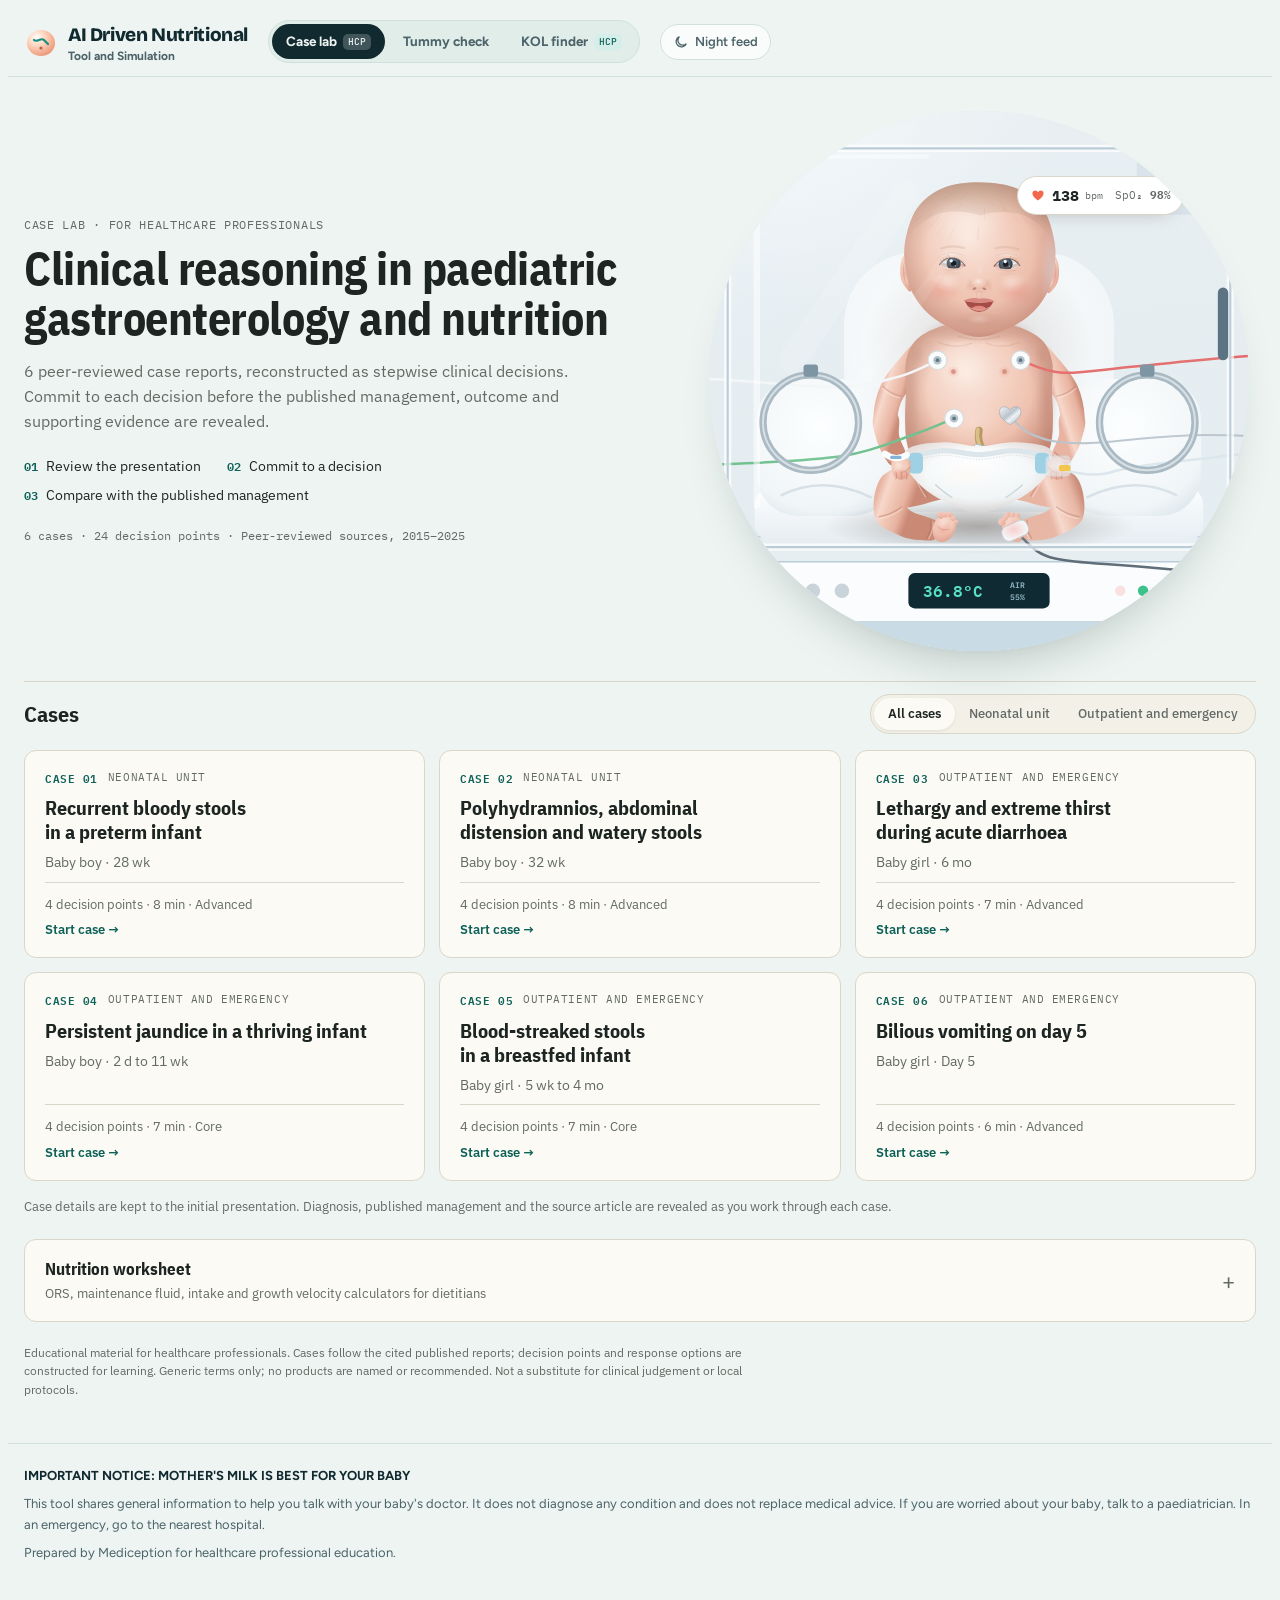
==== commit e6312abb: "Update title to AI Driven Nutritional and make Tool and Simulation bold" ====
--- a/index.html
+++ b/index.html
@@ -3,7 +3,7 @@
 <head>
   <meta charset="utf-8">
   <meta name="viewport" content="width=device-width, initial-scale=1, viewport-fit=cover">
-  <title>AI Driven Nutrition</title>
+  <title>AI Driven Nutritional</title>
   <link rel="preconnect" href="https://fonts.googleapis.com">
   <link rel="preconnect" href="https://fonts.gstatic.com" crossorigin>
   <link rel="stylesheet" href="https://fonts.googleapis.com/css2?family=Bricolage+Grotesque:opsz,wght@12..96,500;12..96,700;12..96,800&family=Figtree:wght@400;500;600;700&family=JetBrains+Mono:wght@500&family=IBM+Plex+Mono:wght@400;500;600&family=IBM+Plex+Sans:wght@400;500;600;700&family=IBM+Plex+Sans+Condensed:wght@600;700&display=swap">
@@ -14,7 +14,7 @@
   <div class="wrap">
     <div class="brand">
       <svg width="34" height="34" viewBox="0 0 34 34" aria-hidden="true"><defs><radialGradient id="lg" cx=".35" cy=".3" r=".8"><stop offset="0" stop-color="#fff"/><stop offset=".35" stop-color="#ffd9c4"/><stop offset="1" stop-color="#e98f6c"/></radialGradient></defs><ellipse cx="17" cy="18" rx="14" ry="13" fill="url(#lg)"/><path d="M10 15c3 3 7-3 10 0s4 4 4 4" fill="none" stroke="#178E80" stroke-width="2.2" stroke-linecap="round"/><circle cx="17" cy="23" r="1.6" fill="#b5664a"/></svg>
-      <div><b>AI Driven Nutrition</b><span>Tool And Simulations</span></div>
+      <div><b>AI Driven Nutritional</b><span>Tool and Simulation</span></div>
     </div>
     <nav class="tabs" id="tabs" aria-label="Sections"><button type="button" data-tab="lab" aria-pressed="true">Case lab<span class="tab-hcp">HCP</span></button><button type="button" data-tab="check" aria-pressed="false">Tummy check</button><button type="button" data-tab="kol" aria-pressed="false">KOL finder<span class="tab-hcp">HCP</span></button></nav>
     <nav class="beads" id="beads" aria-label="Question progress"></nav>
--- a/css/styles.css
+++ b/css/styles.css
@@ -43,7 +43,7 @@
 .brand{display:flex;align-items:center;gap:10px;min-width:0}
 .brand svg{flex:none}
 .brand b{font-family:var(--f-display);font-weight:800;font-size:19px;letter-spacing:-.02em;white-space:nowrap}
-.brand span{display:block;font-size:12px;color:var(--ink-2);line-height:1.2}
+.brand span{display:block;font-size:12px;color:var(--ink-2);line-height:1.2;font-weight:700}
 .beads{display:flex;align-items:center;gap:0;margin-left:auto}
 .bead{all:unset;cursor:pointer;width:26px;height:26px;display:grid;place-items:center;position:relative}
 .bead i{width:12px;height:12px;border-radius:50%;background:var(--surface);border:2px solid var(--ledge);transition:transform .3s,background .3s,border-color .3s}
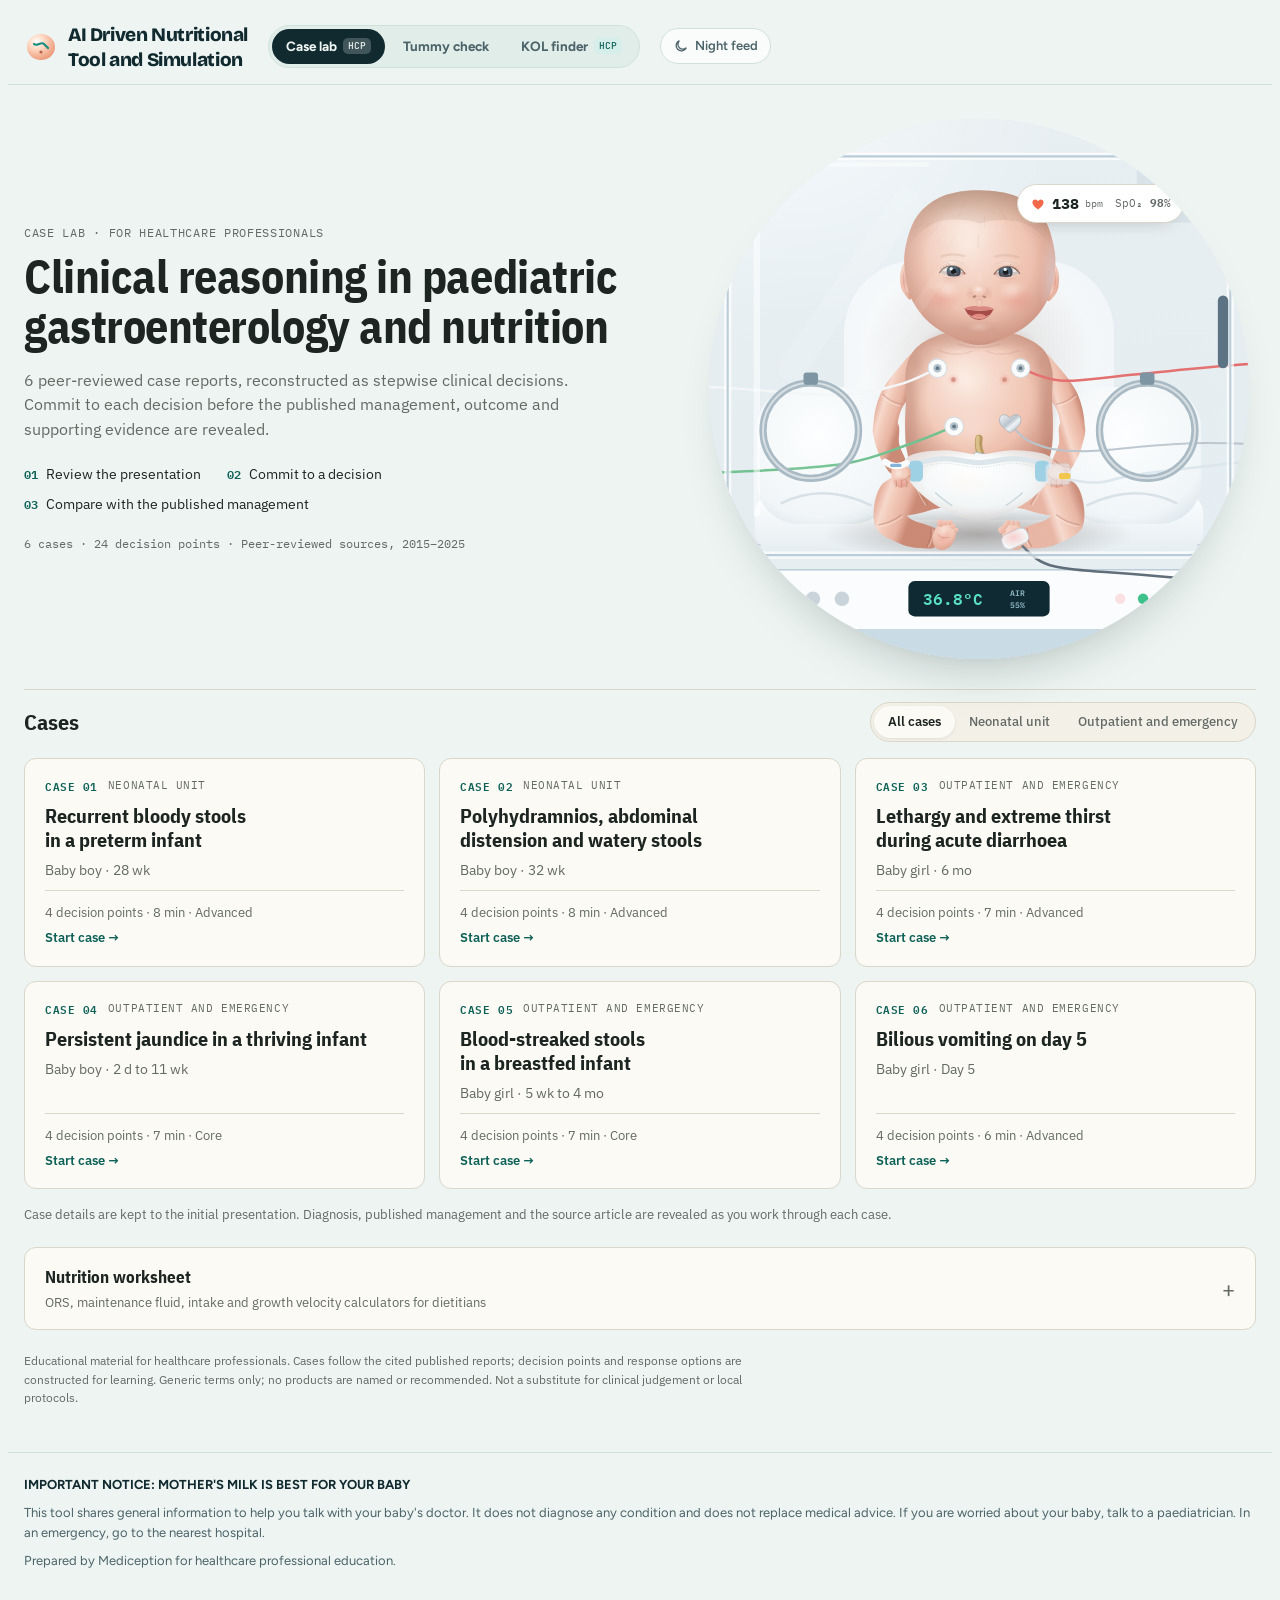
==== commit ecca0d42: "Make Tool and Simulation prominently bold and bust CSS cache" ====
--- a/index.html
+++ b/index.html
@@ -7,14 +7,14 @@
   <link rel="preconnect" href="https://fonts.googleapis.com">
   <link rel="preconnect" href="https://fonts.gstatic.com" crossorigin>
   <link rel="stylesheet" href="https://fonts.googleapis.com/css2?family=Bricolage+Grotesque:opsz,wght@12..96,500;12..96,700;12..96,800&family=Figtree:wght@400;500;600;700&family=JetBrains+Mono:wght@500&family=IBM+Plex+Mono:wght@400;500;600&family=IBM+Plex+Sans:wght@400;500;600;700&family=IBM+Plex+Sans+Condensed:wght@600;700&display=swap">
-  <link rel="stylesheet" href="css/styles.css">
+  <link rel="stylesheet" href="css/styles.css?v=2">
 </head>
 <body>
 <header class="top">
   <div class="wrap">
     <div class="brand">
       <svg width="34" height="34" viewBox="0 0 34 34" aria-hidden="true"><defs><radialGradient id="lg" cx=".35" cy=".3" r=".8"><stop offset="0" stop-color="#fff"/><stop offset=".35" stop-color="#ffd9c4"/><stop offset="1" stop-color="#e98f6c"/></radialGradient></defs><ellipse cx="17" cy="18" rx="14" ry="13" fill="url(#lg)"/><path d="M10 15c3 3 7-3 10 0s4 4 4 4" fill="none" stroke="#178E80" stroke-width="2.2" stroke-linecap="round"/><circle cx="17" cy="23" r="1.6" fill="#b5664a"/></svg>
-      <div><b>AI Driven Nutritional</b><span>Tool and Simulation</span></div>
+      <div><b>AI Driven Nutritional</b><span><b>Tool and Simulation</b></span></div>
     </div>
     <nav class="tabs" id="tabs" aria-label="Sections"><button type="button" data-tab="lab" aria-pressed="true">Case lab<span class="tab-hcp">HCP</span></button><button type="button" data-tab="check" aria-pressed="false">Tummy check</button><button type="button" data-tab="kol" aria-pressed="false">KOL finder<span class="tab-hcp">HCP</span></button></nav>
     <nav class="beads" id="beads" aria-label="Question progress"></nav>
--- a/css/styles.css
+++ b/css/styles.css
@@ -43,7 +43,8 @@
 .brand{display:flex;align-items:center;gap:10px;min-width:0}
 .brand svg{flex:none}
 .brand b{font-family:var(--f-display);font-weight:800;font-size:19px;letter-spacing:-.02em;white-space:nowrap}
-.brand span{display:block;font-size:12px;color:var(--ink-2);line-height:1.2;font-weight:700}
+.brand span{display:block;font-size:12.5px;color:var(--ink);line-height:1.2;font-weight:800;letter-spacing:0.01em}
+.brand span b{font-weight:800}
 .beads{display:flex;align-items:center;gap:0;margin-left:auto}
 .bead{all:unset;cursor:pointer;width:26px;height:26px;display:grid;place-items:center;position:relative}
 .bead i{width:12px;height:12px;border-radius:50%;background:var(--surface);border:2px solid var(--ledge);transition:transform .3s,background .3s,border-color .3s}
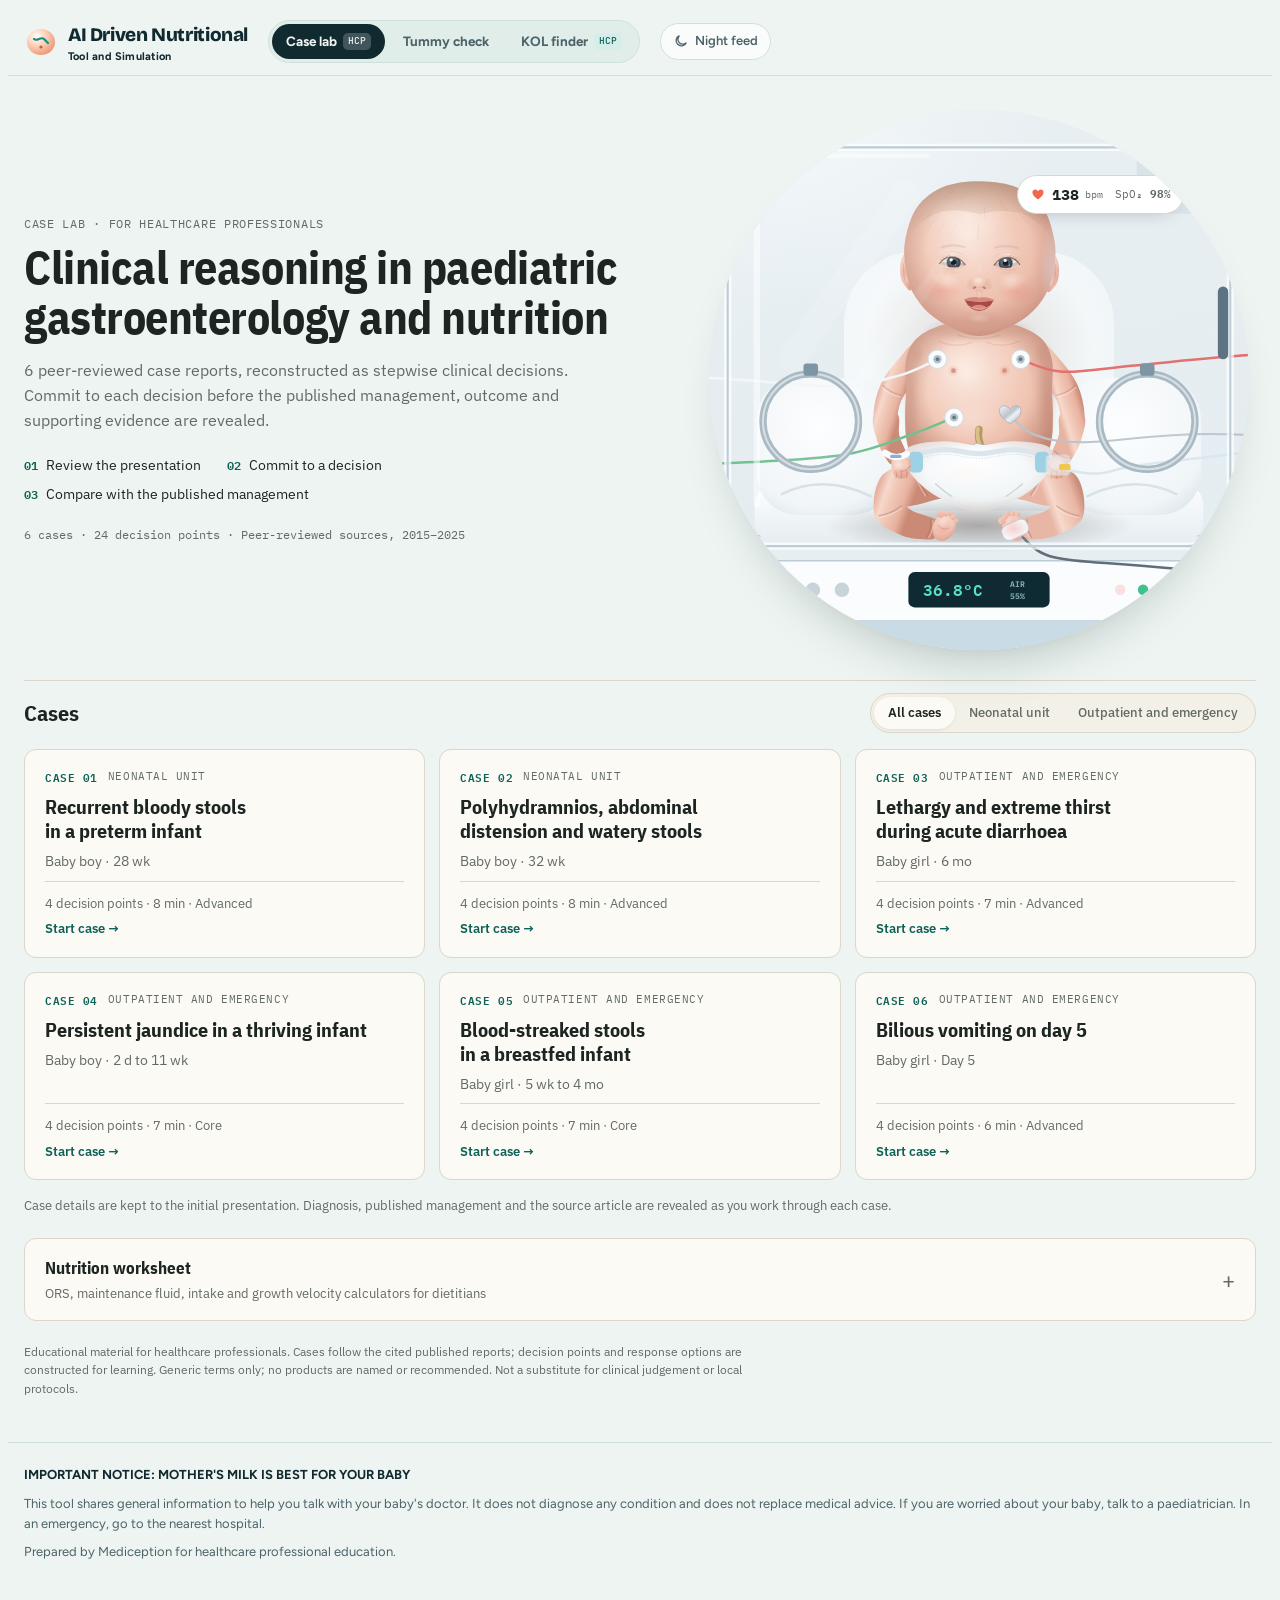
==== commit b770f494: "Reduce subtitle font size to 11px while keeping bold font-weight 700" ====
--- a/index.html
+++ b/index.html
@@ -7,14 +7,14 @@
   <link rel="preconnect" href="https://fonts.googleapis.com">
   <link rel="preconnect" href="https://fonts.gstatic.com" crossorigin>
   <link rel="stylesheet" href="https://fonts.googleapis.com/css2?family=Bricolage+Grotesque:opsz,wght@12..96,500;12..96,700;12..96,800&family=Figtree:wght@400;500;600;700&family=JetBrains+Mono:wght@500&family=IBM+Plex+Mono:wght@400;500;600&family=IBM+Plex+Sans:wght@400;500;600;700&family=IBM+Plex+Sans+Condensed:wght@600;700&display=swap">
-  <link rel="stylesheet" href="css/styles.css?v=2">
+  <link rel="stylesheet" href="css/styles.css?v=3">
 </head>
 <body>
 <header class="top">
   <div class="wrap">
     <div class="brand">
       <svg width="34" height="34" viewBox="0 0 34 34" aria-hidden="true"><defs><radialGradient id="lg" cx=".35" cy=".3" r=".8"><stop offset="0" stop-color="#fff"/><stop offset=".35" stop-color="#ffd9c4"/><stop offset="1" stop-color="#e98f6c"/></radialGradient></defs><ellipse cx="17" cy="18" rx="14" ry="13" fill="url(#lg)"/><path d="M10 15c3 3 7-3 10 0s4 4 4 4" fill="none" stroke="#178E80" stroke-width="2.2" stroke-linecap="round"/><circle cx="17" cy="23" r="1.6" fill="#b5664a"/></svg>
-      <div><b>AI Driven Nutritional</b><span><b>Tool and Simulation</b></span></div>
+      <div><b>AI Driven Nutritional</b><span style="font-size:11px;font-weight:700;display:block;letter-spacing:0.02em;">Tool and Simulation</span></div>
     </div>
     <nav class="tabs" id="tabs" aria-label="Sections"><button type="button" data-tab="lab" aria-pressed="true">Case lab<span class="tab-hcp">HCP</span></button><button type="button" data-tab="check" aria-pressed="false">Tummy check</button><button type="button" data-tab="kol" aria-pressed="false">KOL finder<span class="tab-hcp">HCP</span></button></nav>
     <nav class="beads" id="beads" aria-label="Question progress"></nav>
--- a/css/styles.css
+++ b/css/styles.css
@@ -43,8 +43,7 @@
 .brand{display:flex;align-items:center;gap:10px;min-width:0}
 .brand svg{flex:none}
 .brand b{font-family:var(--f-display);font-weight:800;font-size:19px;letter-spacing:-.02em;white-space:nowrap}
-.brand span{display:block;font-size:12.5px;color:var(--ink);line-height:1.2;font-weight:800;letter-spacing:0.01em}
-.brand span b{font-weight:800}
+.brand span{display:block;font-size:11px;color:var(--ink);line-height:1.2;font-weight:700;letter-spacing:0.02em}
 .beads{display:flex;align-items:center;gap:0;margin-left:auto}
 .bead{all:unset;cursor:pointer;width:26px;height:26px;display:grid;place-items:center;position:relative}
 .bead i{width:12px;height:12px;border-radius:50%;background:var(--surface);border:2px solid var(--ledge);transition:transform .3s,background .3s,border-color .3s}
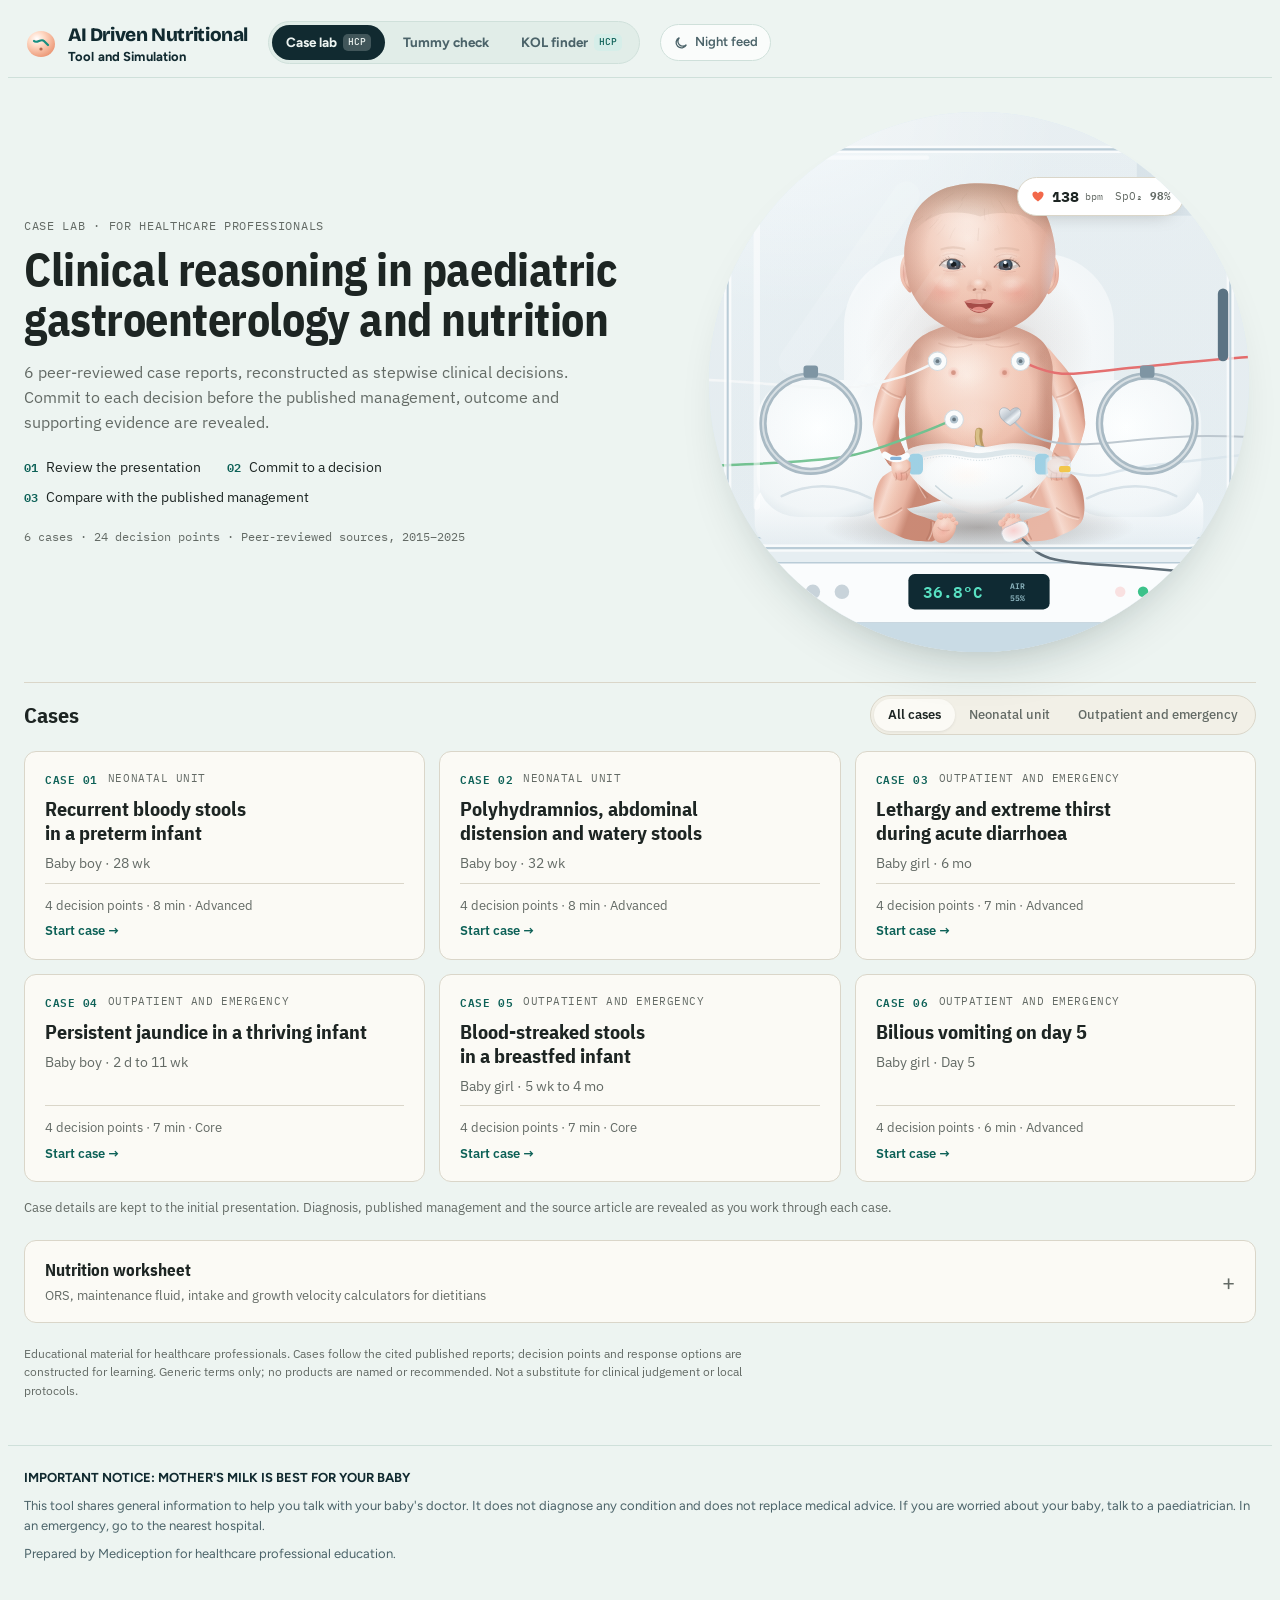
==== commit 8900ad07: "Adjust subtitle size to 13px bold" ====
--- a/index.html
+++ b/index.html
@@ -7,14 +7,14 @@
   <link rel="preconnect" href="https://fonts.googleapis.com">
   <link rel="preconnect" href="https://fonts.gstatic.com" crossorigin>
   <link rel="stylesheet" href="https://fonts.googleapis.com/css2?family=Bricolage+Grotesque:opsz,wght@12..96,500;12..96,700;12..96,800&family=Figtree:wght@400;500;600;700&family=JetBrains+Mono:wght@500&family=IBM+Plex+Mono:wght@400;500;600&family=IBM+Plex+Sans:wght@400;500;600;700&family=IBM+Plex+Sans+Condensed:wght@600;700&display=swap">
-  <link rel="stylesheet" href="css/styles.css?v=3">
+  <link rel="stylesheet" href="css/styles.css?v=4">
 </head>
 <body>
 <header class="top">
   <div class="wrap">
     <div class="brand">
       <svg width="34" height="34" viewBox="0 0 34 34" aria-hidden="true"><defs><radialGradient id="lg" cx=".35" cy=".3" r=".8"><stop offset="0" stop-color="#fff"/><stop offset=".35" stop-color="#ffd9c4"/><stop offset="1" stop-color="#e98f6c"/></radialGradient></defs><ellipse cx="17" cy="18" rx="14" ry="13" fill="url(#lg)"/><path d="M10 15c3 3 7-3 10 0s4 4 4 4" fill="none" stroke="#178E80" stroke-width="2.2" stroke-linecap="round"/><circle cx="17" cy="23" r="1.6" fill="#b5664a"/></svg>
-      <div><b>AI Driven Nutritional</b><span style="font-size:11px;font-weight:700;display:block;letter-spacing:0.02em;">Tool and Simulation</span></div>
+      <div><b>AI Driven Nutritional</b><span style="font-size:13px;font-weight:700;display:block;letter-spacing:0.01em;">Tool and Simulation</span></div>
     </div>
     <nav class="tabs" id="tabs" aria-label="Sections"><button type="button" data-tab="lab" aria-pressed="true">Case lab<span class="tab-hcp">HCP</span></button><button type="button" data-tab="check" aria-pressed="false">Tummy check</button><button type="button" data-tab="kol" aria-pressed="false">KOL finder<span class="tab-hcp">HCP</span></button></nav>
     <nav class="beads" id="beads" aria-label="Question progress"></nav>
--- a/css/styles.css
+++ b/css/styles.css
@@ -43,7 +43,7 @@
 .brand{display:flex;align-items:center;gap:10px;min-width:0}
 .brand svg{flex:none}
 .brand b{font-family:var(--f-display);font-weight:800;font-size:19px;letter-spacing:-.02em;white-space:nowrap}
-.brand span{display:block;font-size:11px;color:var(--ink);line-height:1.2;font-weight:700;letter-spacing:0.02em}
+.brand span{display:block;font-size:13px;color:var(--ink);line-height:1.2;font-weight:700;letter-spacing:0.01em}
 .beads{display:flex;align-items:center;gap:0;margin-left:auto}
 .bead{all:unset;cursor:pointer;width:26px;height:26px;display:grid;place-items:center;position:relative}
 .bead i{width:12px;height:12px;border-radius:50%;background:var(--surface);border:2px solid var(--ledge);transition:transform .3s,background .3s,border-color .3s}
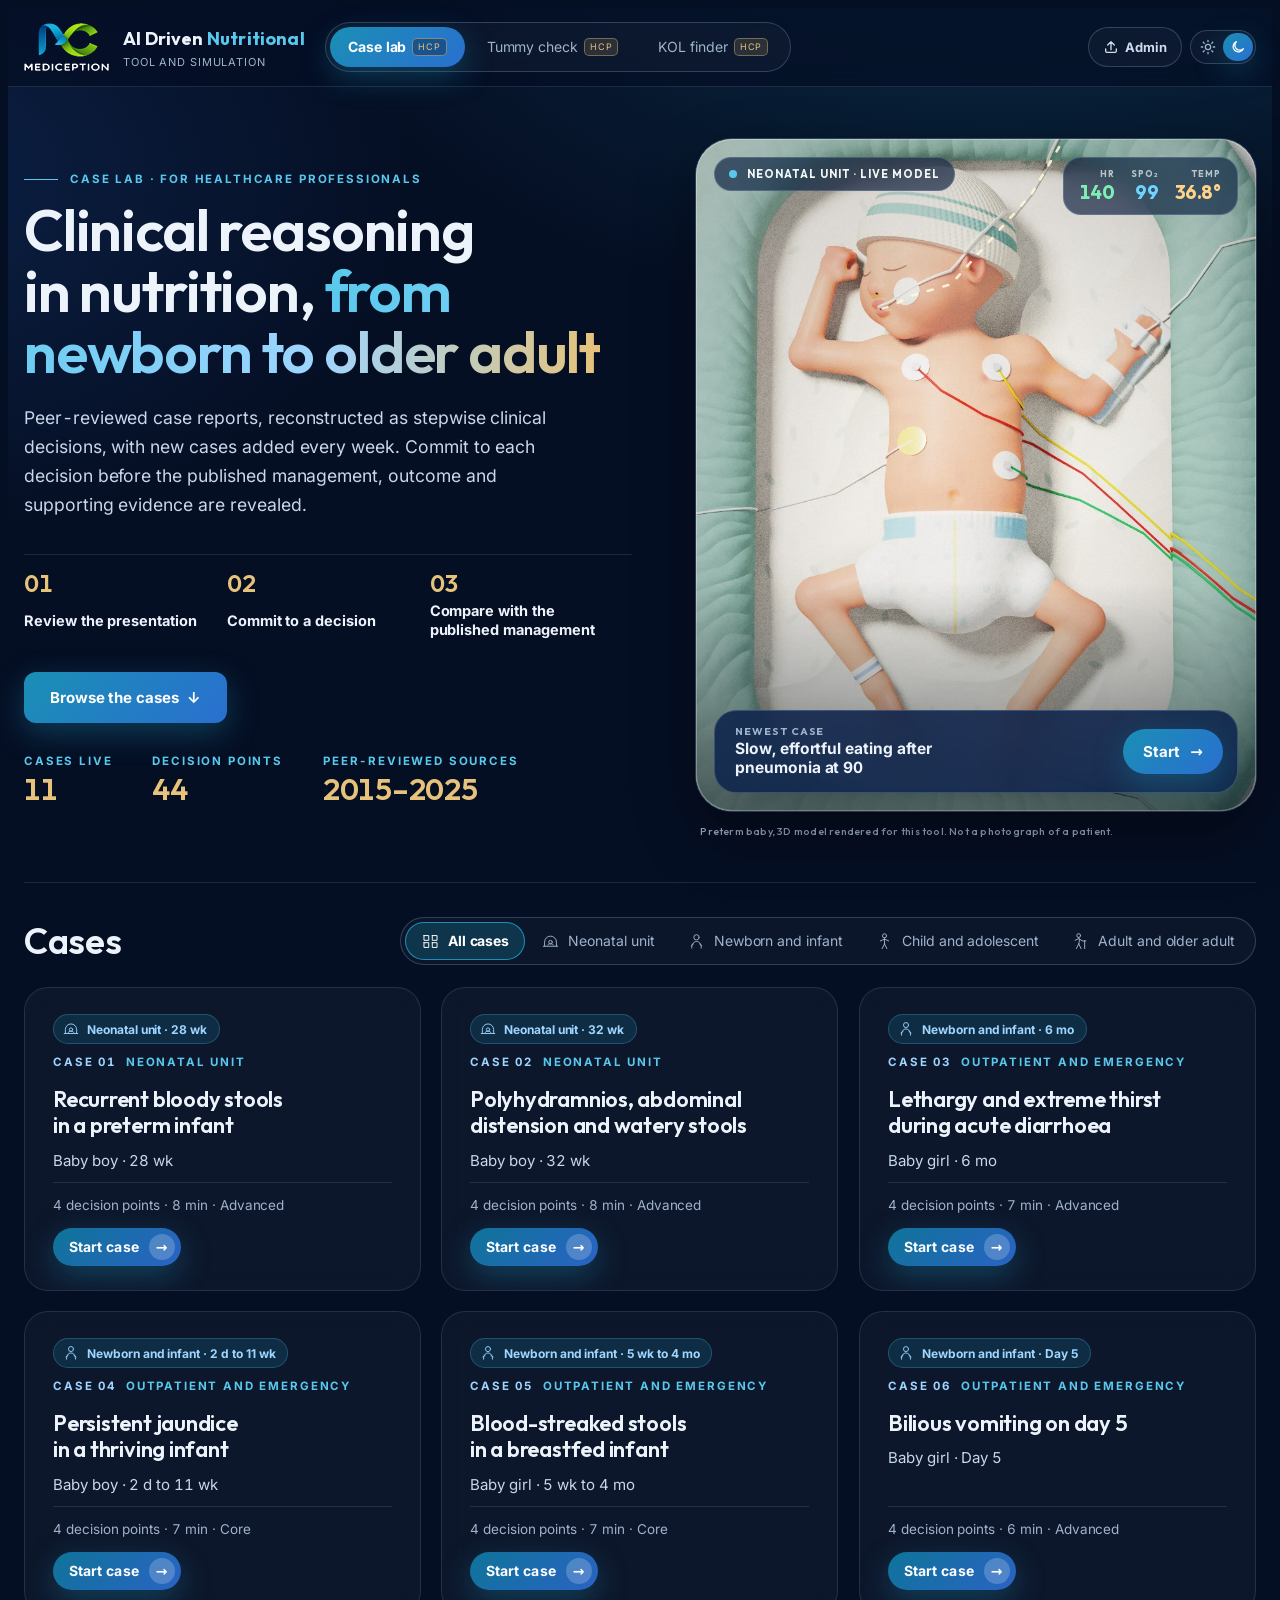
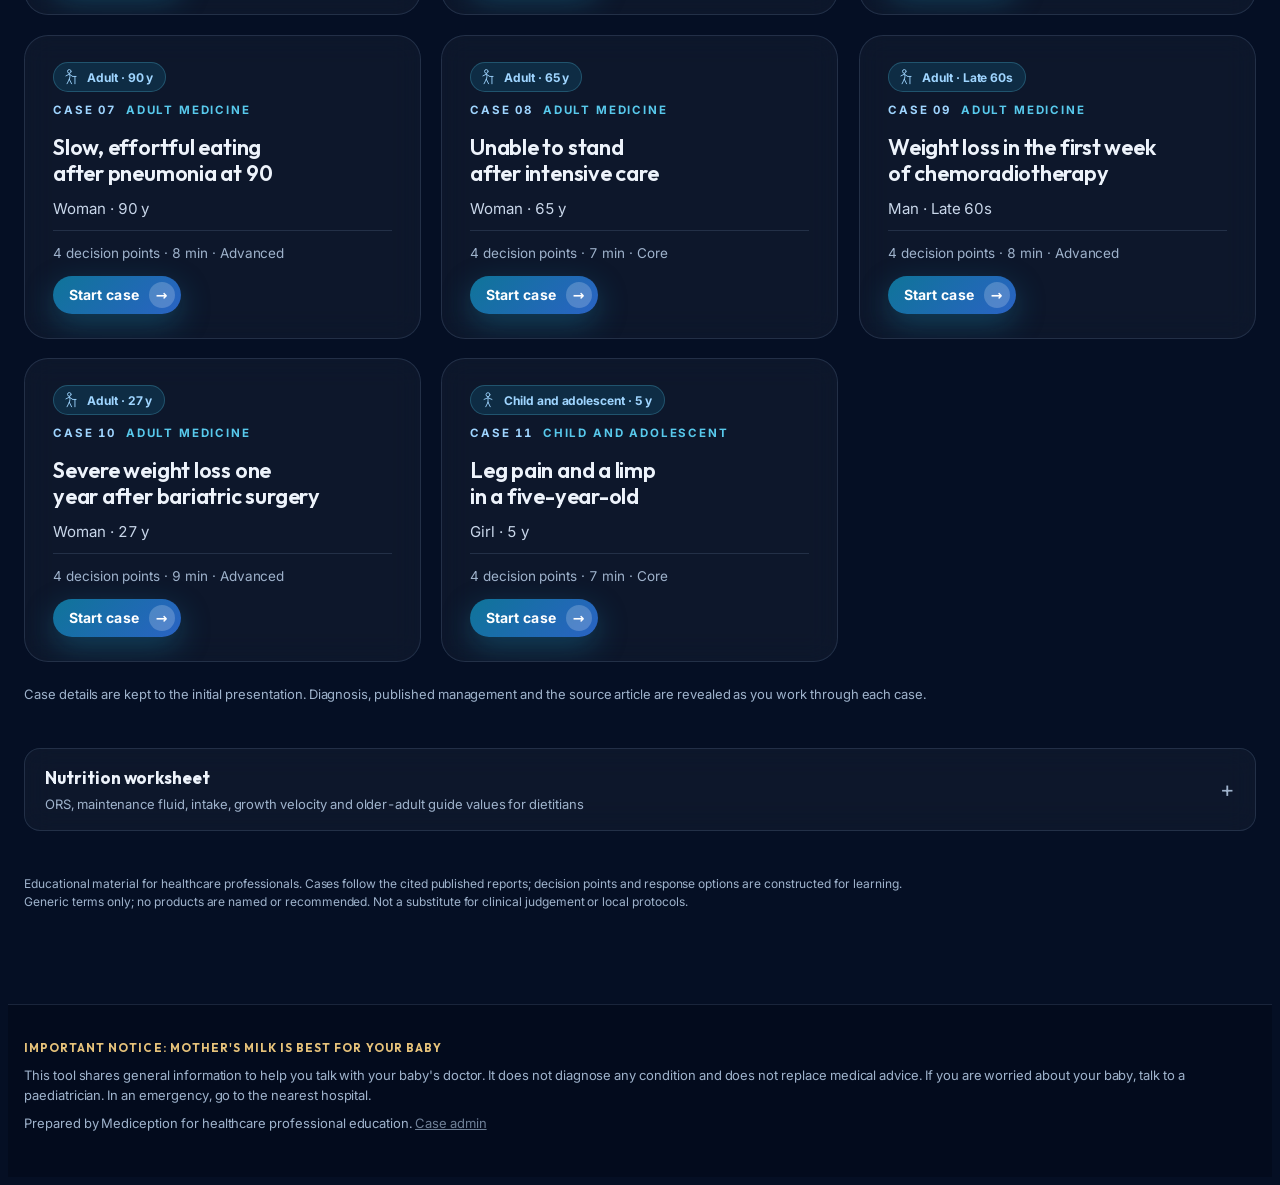
==== commit 98d6a645: "Update site: Mediception theme, light/dark switch, case admin sign-in - Mediception theme (dark by d" ====
--- a/index.html
+++ b/index.html
@@ -1,29 +1,28 @@
 <!doctype html>
-<html lang="en">
+<html lang="en" data-theme="dark">
 <head>
   <meta charset="utf-8">
   <meta name="viewport" content="width=device-width, initial-scale=1, viewport-fit=cover">
   <title>AI Driven Nutritional</title>
-  <link rel="preconnect" href="https://fonts.googleapis.com">
-  <link rel="preconnect" href="https://fonts.gstatic.com" crossorigin>
-  <link rel="stylesheet" href="https://fonts.googleapis.com/css2?family=Bricolage+Grotesque:opsz,wght@12..96,500;12..96,700;12..96,800&family=Figtree:wght@400;500;600;700&family=JetBrains+Mono:wght@500&family=IBM+Plex+Mono:wght@400;500;600&family=IBM+Plex+Sans:wght@400;500;600;700&family=IBM+Plex+Sans+Condensed:wght@600;700&display=swap">
-  <link rel="stylesheet" href="css/styles.css?v=4">
+  <link rel="stylesheet" href="css/fonts.css">
+  <link rel="stylesheet" href="css/styles.css?v=5">
+  <link rel="stylesheet" href="css/premium.css?v=16">
+  <link rel="stylesheet" href="css/mediception.css?v=6">
+  <script src="js/theme.js"></script>
 </head>
 <body>
 <header class="top">
   <div class="wrap">
-    <div class="brand">
-      <svg width="34" height="34" viewBox="0 0 34 34" aria-hidden="true"><defs><radialGradient id="lg" cx=".35" cy=".3" r=".8"><stop offset="0" stop-color="#fff"/><stop offset=".35" stop-color="#ffd9c4"/><stop offset="1" stop-color="#e98f6c"/></radialGradient></defs><ellipse cx="17" cy="18" rx="14" ry="13" fill="url(#lg)"/><path d="M10 15c3 3 7-3 10 0s4 4 4 4" fill="none" stroke="#178E80" stroke-width="2.2" stroke-linecap="round"/><circle cx="17" cy="23" r="1.6" fill="#b5664a"/></svg>
-      <div><b>AI Driven Nutritional</b><span style="font-size:13px;font-weight:700;display:block;letter-spacing:0.01em;">Tool and Simulation</span></div>
-    </div>
-    <nav class="tabs" id="tabs" aria-label="Sections"><button type="button" data-tab="lab" aria-pressed="true">Case lab<span class="tab-hcp">HCP</span></button><button type="button" data-tab="check" aria-pressed="false">Tummy check</button><button type="button" data-tab="kol" aria-pressed="false">KOL finder<span class="tab-hcp">HCP</span></button></nav>
+    <a class="brand" href="index.html" aria-label="AI Driven Nutritional, by Mediception">
+      <img class="logo-d" src="img/brand/mediception-logo-dark-96.png" srcset="img/brand/mediception-logo-dark-48.png 85w, img/brand/mediception-logo-dark-96.png 171w, img/brand/mediception-logo-dark.png 320w" sizes="(max-width:420px) 60px, (max-width:760px) 68px, 85px" alt="Mediception" width="320" height="180">
+      <img class="logo-l" src="img/brand/mediception-logo-light-96.png" srcset="img/brand/mediception-logo-light-48.png 85w, img/brand/mediception-logo-light-96.png 171w, img/brand/mediception-logo-light.png 320w" sizes="(max-width:420px) 60px, (max-width:760px) 68px, 85px" alt="Mediception" width="320" height="180">
+      <div class="wm"><b>AI Driven <em>Nutritional</em></b><span>Tool and Simulation</span></div>
+    </a>
+    <nav class="tabs" id="tabs" aria-label="Sections"><button type="button" data-tab="lab" aria-pressed="true">Case lab<span class="tab-hcp">HCP</span></button><button type="button" data-tab="check" aria-pressed="false">Tummy check<span class="tab-hcp">HCP</span></button><button type="button" data-tab="kol" aria-pressed="false">KOL finder<span class="tab-hcp">HCP</span></button></nav>
     <nav class="beads" id="beads" aria-label="Question progress"></nav>
     <div class="tools">
-      <div class="seg" role="group" aria-label="View">
-        <button type="button" id="vParent" aria-pressed="true">Parent</button>
-        <button type="button" id="vHcp" aria-pressed="false">Clinician lens</button>
-      </div>
-      <button type="button" class="iconbtn" id="night" aria-pressed="false" title="Night feed mode (dark)"><svg width="16" height="16" viewBox="0 0 24 24" fill="none" stroke="currentColor" stroke-width="2" aria-hidden="true"><path d="M20 14.5A8 8 0 1 1 9.5 4a6.5 6.5 0 0 0 10.5 10.5z"/></svg><span class="lbl">Night feed</span></button>
+      <a class="iconbtn adm-link" href="admin.html" rel="nofollow"><svg width="16" height="16" viewBox="0 0 24 24" fill="none" stroke="currentColor" stroke-width="2" stroke-linecap="round" stroke-linejoin="round" aria-hidden="true"><path d="M12 16V4M7 9l5-5 5 5"/><path d="M4 15v3a2 2 0 0 0 2 2h12a2 2 0 0 0 2-2v-3"/></svg><span class="lbl">Admin</span></a>
+      <button type="button" class="theme-sw" role="switch" aria-checked="true" aria-label="Dark mode" title="Switch to light mode"><span class="ts-knob" aria-hidden="true"></span><svg class="ts-sun" viewBox="0 0 24 24" fill="none" stroke="currentColor" stroke-width="2" stroke-linecap="round" aria-hidden="true"><circle cx="12" cy="12" r="4"/><path d="M12 2v2M12 20v2M4.9 4.9l1.4 1.4M17.7 17.7l1.4 1.4M2 12h2M20 12h2M4.9 19.1l1.4-1.4M17.7 6.3l1.4-1.4"/></svg><svg class="ts-moon" viewBox="0 0 24 24" fill="none" stroke="currentColor" stroke-width="2" stroke-linejoin="round" aria-hidden="true"><path d="M20 14.5A8 8 0 1 1 9.5 4a6.5 6.5 0 0 0 10.5 10.5z"/></svg></button>
     </div>
   </div>
 </header>
@@ -43,18 +42,6 @@
     <section class="rail" id="rail"></section>
   </main>
 
-  <section class="lens" id="lens" aria-label="Clinician lens">
-    <div class="lens-head">
-      <div><p class="eyebrow">Clinician lens</p><h2>How this path was built</h2><p>Every answer maps to a content module. The map below lights up the modules this baby's answers trigger, so you can see exactly why each piece of advice appears.</p></div>
-    </div>
-    <div class="lgrid">
-      <div class="panel"><h3>Logic map: questions to modules</h3><div class="mapwrap" id="map"></div></div>
-      <div style="display:flex;flex-direction:column;gap:20px;min-width:0">
-        <div class="panel" id="pathPanel"></div>
-        <div class="panel"><h3>Load a demo scenario</h3><div class="presets" id="presets"></div></div>
-      </div>
-    </div>
-  </section>
 </div>
 
 <div class="wrap" id="viewLab" hidden></div>
@@ -64,13 +51,18 @@
   <div class="wrap">
     <div class="ims">IMPORTANT NOTICE: MOTHER'S MILK IS BEST FOR YOUR BABY</div>
     <div>This tool shares general information to help you talk with your baby's doctor. It does not diagnose any condition and does not replace medical advice. If you are worried about your baby, talk to a paediatrician. In an emergency, go to the nearest hospital.</div>
-    <div>Prepared by Mediception for healthcare professional education.</div>
+    <div>Prepared by Mediception for healthcare professional education. <a href="admin.html" rel="nofollow" style="color:inherit;opacity:.7">Case admin</a></div>
   </div>
 </footer>
 
 <script src="js/baby-front.js"></script>
+<script src="js/baby-scene-data.js"></script>
+<script src="js/baby-scene.js"></script>
+<script src="js/adult-front.js"></script>
 <script src="js/cases.js"></script>
+<script src="data/cases-extra.js"></script>
 <script src="data/kol-data.js"></script>
-<script src="js/app.js"></script>
+<script src="js/app.js?v=2"></script>
+<script src="js/ui.js"></script>
 </body>
 </html>
--- a/css/fonts.css
+++ b/css/fonts.css
@@ -0,0 +1,127 @@
+/* Plus Jakarta Sans (SIL Open Font License), served from this site. */
+/* latin-ext */
+@font-face {
+  font-family: 'Plus Jakarta Sans';
+  font-style: italic;
+  font-weight: 500;
+  font-display: swap;
+  src: url(../fonts/LDIuaomQNQcsA88c7O9yZ4KMCoOg4Koz4yCqhNnZR-AHYA.woff2) format('woff2');
+  unicode-range: U+0100-02BA, U+02BD-02C5, U+02C7-02CC, U+02CE-02D7, U+02DD-02FF, U+0304, U+0308, U+0329, U+1D00-1DBF, U+1E00-1E9F, U+1EF2-1EFF, U+2020, U+20A0-20AB, U+20AD-20C4, U+2113, U+2C60-2C7F, U+A720-A7FF;
+}
+/* latin */
+@font-face {
+  font-family: 'Plus Jakarta Sans';
+  font-style: italic;
+  font-weight: 500;
+  font-display: swap;
+  src: url(../fonts/LDIuaomQNQcsA88c7O9yZ4KMCoOg4Koz4y6qhNnZR-A.woff2) format('woff2');
+  unicode-range: U+0000-00FF, U+0131, U+0152-0153, U+02BB-02BC, U+02C6, U+02DA, U+02DC, U+0304, U+0308, U+0329, U+2000-206F, U+20AC, U+2122, U+2191, U+2193, U+2212, U+2215, U+FEFF, U+FFFD;
+}
+/* latin-ext */
+@font-face {
+  font-family: 'Plus Jakarta Sans';
+  font-style: italic;
+  font-weight: 600;
+  font-display: swap;
+  src: url(../fonts/LDIuaomQNQcsA88c7O9yZ4KMCoOg4Koz4yCqhNnZR-AHYA.woff2) format('woff2');
+  unicode-range: U+0100-02BA, U+02BD-02C5, U+02C7-02CC, U+02CE-02D7, U+02DD-02FF, U+0304, U+0308, U+0329, U+1D00-1DBF, U+1E00-1E9F, U+1EF2-1EFF, U+2020, U+20A0-20AB, U+20AD-20C4, U+2113, U+2C60-2C7F, U+A720-A7FF;
+}
+/* latin */
+@font-face {
+  font-family: 'Plus Jakarta Sans';
+  font-style: italic;
+  font-weight: 600;
+  font-display: swap;
+  src: url(../fonts/LDIuaomQNQcsA88c7O9yZ4KMCoOg4Koz4y6qhNnZR-A.woff2) format('woff2');
+  unicode-range: U+0000-00FF, U+0131, U+0152-0153, U+02BB-02BC, U+02C6, U+02DA, U+02DC, U+0304, U+0308, U+0329, U+2000-206F, U+20AC, U+2122, U+2191, U+2193, U+2212, U+2215, U+FEFF, U+FFFD;
+}
+/* latin-ext */
+@font-face {
+  font-family: 'Plus Jakarta Sans';
+  font-style: normal;
+  font-weight: 400;
+  font-display: swap;
+  src: url(../fonts/LDIoaomQNQcsA88c7O9yZ4KMCoOg4Ko40yygg_vbd-E.woff2) format('woff2');
+  unicode-range: U+0100-02BA, U+02BD-02C5, U+02C7-02CC, U+02CE-02D7, U+02DD-02FF, U+0304, U+0308, U+0329, U+1D00-1DBF, U+1E00-1E9F, U+1EF2-1EFF, U+2020, U+20A0-20AB, U+20AD-20C4, U+2113, U+2C60-2C7F, U+A720-A7FF;
+}
+/* latin */
+@font-face {
+  font-family: 'Plus Jakarta Sans';
+  font-style: normal;
+  font-weight: 400;
+  font-display: swap;
+  src: url(../fonts/LDIoaomQNQcsA88c7O9yZ4KMCoOg4Ko20yygg_vb.woff2) format('woff2');
+  unicode-range: U+0000-00FF, U+0131, U+0152-0153, U+02BB-02BC, U+02C6, U+02DA, U+02DC, U+0304, U+0308, U+0329, U+2000-206F, U+20AC, U+2122, U+2191, U+2193, U+2212, U+2215, U+FEFF, U+FFFD;
+}
+/* latin-ext */
+@font-face {
+  font-family: 'Plus Jakarta Sans';
+  font-style: normal;
+  font-weight: 500;
+  font-display: swap;
+  src: url(../fonts/LDIoaomQNQcsA88c7O9yZ4KMCoOg4Ko40yygg_vbd-E.woff2) format('woff2');
+  unicode-range: U+0100-02BA, U+02BD-02C5, U+02C7-02CC, U+02CE-02D7, U+02DD-02FF, U+0304, U+0308, U+0329, U+1D00-1DBF, U+1E00-1E9F, U+1EF2-1EFF, U+2020, U+20A0-20AB, U+20AD-20C4, U+2113, U+2C60-2C7F, U+A720-A7FF;
+}
+/* latin */
+@font-face {
+  font-family: 'Plus Jakarta Sans';
+  font-style: normal;
+  font-weight: 500;
+  font-display: swap;
+  src: url(../fonts/LDIoaomQNQcsA88c7O9yZ4KMCoOg4Ko20yygg_vb.woff2) format('woff2');
+  unicode-range: U+0000-00FF, U+0131, U+0152-0153, U+02BB-02BC, U+02C6, U+02DA, U+02DC, U+0304, U+0308, U+0329, U+2000-206F, U+20AC, U+2122, U+2191, U+2193, U+2212, U+2215, U+FEFF, U+FFFD;
+}
+/* latin-ext */
+@font-face {
+  font-family: 'Plus Jakarta Sans';
+  font-style: normal;
+  font-weight: 600;
+  font-display: swap;
+  src: url(../fonts/LDIoaomQNQcsA88c7O9yZ4KMCoOg4Ko40yygg_vbd-E.woff2) format('woff2');
+  unicode-range: U+0100-02BA, U+02BD-02C5, U+02C7-02CC, U+02CE-02D7, U+02DD-02FF, U+0304, U+0308, U+0329, U+1D00-1DBF, U+1E00-1E9F, U+1EF2-1EFF, U+2020, U+20A0-20AB, U+20AD-20C4, U+2113, U+2C60-2C7F, U+A720-A7FF;
+}
+/* latin */
+@font-face {
+  font-family: 'Plus Jakarta Sans';
+  font-style: normal;
+  font-weight: 600;
+  font-display: swap;
+  src: url(../fonts/LDIoaomQNQcsA88c7O9yZ4KMCoOg4Ko20yygg_vb.woff2) format('woff2');
+  unicode-range: U+0000-00FF, U+0131, U+0152-0153, U+02BB-02BC, U+02C6, U+02DA, U+02DC, U+0304, U+0308, U+0329, U+2000-206F, U+20AC, U+2122, U+2191, U+2193, U+2212, U+2215, U+FEFF, U+FFFD;
+}
+/* latin-ext */
+@font-face {
+  font-family: 'Plus Jakarta Sans';
+  font-style: normal;
+  font-weight: 700;
+  font-display: swap;
+  src: url(../fonts/LDIoaomQNQcsA88c7O9yZ4KMCoOg4Ko40yygg_vbd-E.woff2) format('woff2');
+  unicode-range: U+0100-02BA, U+02BD-02C5, U+02C7-02CC, U+02CE-02D7, U+02DD-02FF, U+0304, U+0308, U+0329, U+1D00-1DBF, U+1E00-1E9F, U+1EF2-1EFF, U+2020, U+20A0-20AB, U+20AD-20C4, U+2113, U+2C60-2C7F, U+A720-A7FF;
+}
+/* latin */
+@font-face {
+  font-family: 'Plus Jakarta Sans';
+  font-style: normal;
+  font-weight: 700;
+  font-display: swap;
+  src: url(../fonts/LDIoaomQNQcsA88c7O9yZ4KMCoOg4Ko20yygg_vb.woff2) format('woff2');
+  unicode-range: U+0000-00FF, U+0131, U+0152-0153, U+02BB-02BC, U+02C6, U+02DA, U+02DC, U+0304, U+0308, U+0329, U+2000-206F, U+20AC, U+2122, U+2191, U+2193, U+2212, U+2215, U+FEFF, U+FFFD;
+}
+/* latin-ext */
+@font-face {
+  font-family: 'Plus Jakarta Sans';
+  font-style: normal;
+  font-weight: 800;
+  font-display: swap;
+  src: url(../fonts/LDIoaomQNQcsA88c7O9yZ4KMCoOg4Ko40yygg_vbd-E.woff2) format('woff2');
+  unicode-range: U+0100-02BA, U+02BD-02C5, U+02C7-02CC, U+02CE-02D7, U+02DD-02FF, U+0304, U+0308, U+0329, U+1D00-1DBF, U+1E00-1E9F, U+1EF2-1EFF, U+2020, U+20A0-20AB, U+20AD-20C4, U+2113, U+2C60-2C7F, U+A720-A7FF;
+}
+/* latin */
+@font-face {
+  font-family: 'Plus Jakarta Sans';
+  font-style: normal;
+  font-weight: 800;
+  font-display: swap;
+  src: url(../fonts/LDIoaomQNQcsA88c7O9yZ4KMCoOg4Ko20yygg_vb.woff2) format('woff2');
+  unicode-range: U+0000-00FF, U+0131, U+0152-0153, U+02BB-02BC, U+02C6, U+02DA, U+02DC, U+0304, U+0308, U+0329, U+2000-206F, U+20AC, U+2122, U+2191, U+2193, U+2212, U+2215, U+FEFF, U+FFFD;
+}
--- a/css/premium.css
+++ b/css/premium.css
@@ -0,0 +1,318 @@
+/* v11 design layer: loads after styles.css and restyles the same markup.
+   Direction: clinical editorial. Warm paper background, one teal accent, Instrument Serif for headlines and Geist for
+   everything else, solid cards with layered shadows and a pointer-driven 3D tilt, glass only where something floats
+   (the sticky header and the chips over the hero photograph). Delete this file and js/ui.js to return to the v10 look. */
+:root{
+  --f-serif:"Fraunces","Iowan Old Style","Palatino Linotype",Georgia,serif;
+  --f-display:"Manrope","Segoe UI",system-ui,sans-serif; --f-body:"Manrope","Segoe UI",system-ui,sans-serif; --f-lab:"Manrope","Segoe UI",system-ui,sans-serif; --f-lab-c:"Manrope","Segoe UI",system-ui,sans-serif;
+  --f-mono:"JetBrains Mono",ui-monospace,Consolas,monospace; --f-lab-m:"JetBrains Mono",ui-monospace,Consolas,monospace;
+  --bg:#F4F2EC; --bg-2:#EAE7DF; --surface:#FFFFFF; --paper:#FFFFFF; --paper-2:#F6F4EF; --rule:#E4DFD5; --line:#E4DFD5; --ledge:#D8D2C6;
+  --ink:#0C1C22; --ink-lab:#0C1C22; --ink-2:#4A5A61; --muted:#66757B; --lagoon:#0B6E66; --lagoon-ink:#075149; --lagoon-soft:#E1EFEB; --clay:#C4623F;
+  --stage-top:#FBFAF7; --stage-bot:#EEEAE2;
+  --g-fill:var(--surface); --g-fill-2:var(--paper-2); --g-brd:var(--rule); --g-edge:var(--rule); --g-r:20px;
+  --sh-1:0 1px 2px rgba(22,33,31,.05),0 8px 24px -12px rgba(22,33,31,.14); --sh-2:0 2px 4px rgba(22,33,31,.06),0 28px 56px -24px rgba(22,33,31,.30);
+  --ease:cubic-bezier(.2,.8,.2,1);
+}
+@media (prefers-color-scheme: dark){ :root:not([data-theme="light"]){
+  --bg:#0E1615; --bg-2:#141E1D; --surface:#172221; --paper:#172221; --paper-2:#1D2A28; --rule:#273532; --line:#273532; --ledge:#0A100F;
+  --ink:#ECF1EF; --ink-lab:#ECF1EF; --ink-2:#A3B1AD; --muted:#93A19D; --lagoon:#4FC4B2; --lagoon-ink:#7EDBCB; --lagoon-soft:#16332F; --clay:#E58F6E;
+  --stage-top:#1A2625; --stage-bot:#101918;
+  --sh-1:0 1px 2px rgba(0,0,0,.4),0 10px 26px -12px rgba(0,0,0,.6); --sh-2:0 2px 4px rgba(0,0,0,.4),0 30px 60px -24px rgba(0,0,0,.8); }}
+:root[data-theme="dark"]{
+  --bg:#0E1615; --bg-2:#141E1D; --surface:#172221; --paper:#172221; --paper-2:#1D2A28; --rule:#273532; --line:#273532; --ledge:#0A100F;
+  --ink:#ECF1EF; --ink-lab:#ECF1EF; --ink-2:#A3B1AD; --muted:#93A19D; --lagoon:#4FC4B2; --lagoon-ink:#7EDBCB; --lagoon-soft:#16332F; --clay:#E58F6E;
+  --stage-top:#1A2625; --stage-bot:#101918;
+  --sh-1:0 1px 2px rgba(0,0,0,.4),0 10px 26px -12px rgba(0,0,0,.6); --sh-2:0 2px 4px rgba(0,0,0,.4),0 30px 60px -24px rgba(0,0,0,.8); }
+
+html,body{background:var(--bg)}
+body{font-size:16.5px;line-height:1.6;letter-spacing:-.003em;font-feature-settings:"ss01","cv11"}
+::selection{background:color-mix(in srgb,var(--lagoon) 24%,transparent)}
+
+/* type: serif for the lines people read first, sans for everything they use */
+.lh h1,.intro h1,.kh h1,.adm h1,.cl-bar h2,.cc h3,.sheet-h h2,.dc-score b,.qcard h2,.lens-head h2{font-family:var(--f-serif);font-weight:400;letter-spacing:-.012em}
+.lh h1,.intro h1,.kh h1,.adm h1{font-size:clamp(40px,5vw,68px);line-height:1.02;max-width:17ch;color:var(--ink)}
+.intro h1 em,.kh h1 em,.lh h1 em{font-style:italic;color:var(--lagoon)}
+.lab h2,.lab h3,.lab h4,.adm h2,.adm h3{font-weight:600;letter-spacing:-.01em}
+.lab-k,.eyebrow,.cc-k,.lh-meta{font-family:var(--f-mono);letter-spacing:.08em}
+.brand b{font-weight:700;letter-spacing:-.02em}
+
+/* header: the one glass surface that is always on screen */
+.top{background:color-mix(in srgb,var(--bg) 78%,transparent);-webkit-backdrop-filter:blur(18px) saturate(150%);backdrop-filter:blur(18px) saturate(150%);border-bottom:1px solid var(--rule)}
+.tabs,.seg{background:var(--bg-2);border:1px solid var(--rule);padding:4px}
+.tabs button{padding:9px 18px;font-size:14.5px;font-weight:600;transition:background .2s var(--ease),color .2s var(--ease)}
+.tabs button[aria-pressed="true"]{background:var(--ink);color:var(--bg);box-shadow:var(--sh-1)}
+.tabs button[aria-pressed="true"] .tab-hcp{background:color-mix(in srgb,var(--bg) 20%,transparent);color:var(--bg)}
+.tabs button:not([aria-pressed="true"]):hover{color:var(--ink)}
+.seg button{display:inline-flex;align-items:center;gap:8px;padding:8px 16px;font-size:14px;font-weight:500;color:var(--ink-2);transition:background .2s var(--ease),color .2s var(--ease)}
+.seg button[aria-pressed="true"]{background:var(--surface);color:var(--ink);font-weight:600;box-shadow:var(--sh-1)}
+.iconbtn{background:var(--surface);border-color:var(--rule);padding:9px 14px}
+
+/* surfaces */
+.cc,.ws-d,.bedside,.sheet,.panel,.qcard,.kf,.kopen,.stage,.adm-card,.adm-side,.band{background-color:var(--surface);border:1px solid var(--rule);box-shadow:var(--sh-1)}
+.cc,.ws-d,.bedside,.sheet,.panel,.kf,.qcard{border-radius:var(--g-r)}
+.bedside,.sheet,.ws-d{overflow:hidden}
+.sheet{background-image:none}
+.ws{background:transparent;border:0}
+.bedside .p3d-adult{height:min(58vh,540px);color:var(--ink-lab)}
+.band{border-radius:999px;box-shadow:none}
+.prog span{border-radius:9px}
+
+/* buttons */
+.lab .act,.adm .act{border-radius:999px;padding:13px 24px;background:var(--ink);color:var(--bg);font-size:15px;font-weight:600;box-shadow:var(--sh-1);transition:transform .2s var(--ease),box-shadow .2s var(--ease),background .2s}
+.lab .act:hover,.adm .act:hover{transform:translateY(-2px);box-shadow:var(--sh-2);filter:none;background:var(--lagoon-ink)}
+:root[data-theme="dark"] .lab .act:hover,:root[data-theme="dark"] .adm .act:hover{color:#06110F}
+.lab .act.sec,.adm .act.sec{background:var(--surface);color:var(--ink);box-shadow:inset 0 0 0 1px var(--rule)}
+.lab .act.sec:hover,.adm .act.sec:hover{background:var(--paper-2);box-shadow:inset 0 0 0 1px var(--ink-2)}
+
+/* Case lab hero: copy on the left, a photograph with depth on the right */
+.lab{gap:34px;padding-block:34px 64px}
+.lh{grid-template-columns:minmax(0,1.05fr) minmax(0,.95fr);gap:56px;padding:18px 0 10px}
+.lh .sub{font-size:18px;line-height:1.6;max-width:50ch;color:var(--ink-2);margin-top:22px}
+.lh-steps{margin-top:30px;gap:0;display:grid;grid-template-columns:repeat(3,minmax(0,1fr));border-top:1px solid var(--rule)}
+.lh-steps li{display:grid;gap:6px;padding:16px 18px 0 0;font-size:15px;line-height:1.35;font-weight:500}
+.lh-steps b{font-family:var(--f-serif);font-weight:400;font-size:30px;line-height:1;color:var(--lagoon)}
+.lh-meta{margin-top:26px;font-size:12px;color:var(--muted);text-transform:uppercase}
+.lh-live{display:inline-block;width:8px;height:8px;border-radius:50%;background:var(--lagoon);margin-right:10px;box-shadow:0 0 0 0 var(--lagoon);animation:ping 2.2s infinite}
+.hero3d{position:relative;perspective:1400px;justify-self:center;width:min(100%,500px)}
+.h3-card{position:relative;aspect-ratio:11/13;border-radius:34px;transform-style:preserve-3d;transform:rotateX(var(--rx,4deg)) rotateY(var(--ry,-9deg));transition:transform .5s var(--ease);box-shadow:0 2px 4px rgba(22,33,31,.08),0 50px 90px -40px rgba(22,33,31,.55);will-change:transform}
+.h3-photo{position:absolute;inset:0;width:100%;height:100%;object-fit:cover;border-radius:34px;display:block}
+.h3-card::after{content:"";position:absolute;inset:0;border-radius:34px;pointer-events:none;box-shadow:inset 0 0 0 1px rgba(255,255,255,.35);background:linear-gradient(120deg,rgba(255,255,255,.28),rgba(255,255,255,0) 38%)}
+.h3-chip{position:absolute;display:flex;align-items:center;gap:12px;padding:13px 18px;border-radius:20px;color:#16211F;background:rgba(255,255,255,.72);-webkit-backdrop-filter:blur(18px) saturate(160%);backdrop-filter:blur(18px) saturate(160%);border:1px solid rgba(255,255,255,.8);box-shadow:0 18px 40px -18px rgba(22,33,31,.55);font-family:var(--f-lab)}
+.h3-chip small{display:block;font-family:var(--f-mono);font-size:10.5px;letter-spacing:.08em;text-transform:uppercase;color:#55615E;line-height:1.3}
+.h3-chip b{display:block;font-size:15px;font-weight:600;line-height:1.25;max-width:22ch}
+.h3-a{left:-34px;top:9%;transform:translateZ(70px);max-width:78%}
+.h3-a .lh-live{flex:none;margin:0}
+.h3-b{all:unset;box-sizing:border-box;cursor:pointer;position:absolute;right:-22px;bottom:11%;transform:translateZ(110px);display:inline-flex;align-items:center;gap:10px;padding:15px 24px;border-radius:999px;background:#16211F;color:#fff;font:600 15px var(--f-lab);box-shadow:0 22px 44px -18px rgba(22,33,31,.75);transition:background .2s}
+.h3-b:hover{background:#0B5248}.h3-b:focus-visible{outline:3px solid var(--lagoon);outline-offset:3px}
+.h3-c{left:8%;bottom:-26px;transform:translateZ(50px)}
+.h3-c b{font-family:var(--f-serif);font-weight:400;font-size:40px;line-height:.9;max-width:none}
+.h3-credit{margin:40px 0 0;text-align:right;font:400 11px var(--f-mono);color:var(--muted)}
+
+/* case list */
+.cl-bar h2{font-size:38px;line-height:1}
+.cc-grid{grid-template-columns:repeat(auto-fill,minmax(320px,1fr));gap:20px;perspective:1600px}
+.cc{position:relative;overflow:hidden;gap:10px;padding:24px 26px 22px;transform:rotateX(var(--rx,0deg)) rotateY(var(--ry,0deg)) translateY(var(--ty,0px));transition:transform .35s var(--ease),box-shadow .35s var(--ease),border-color .3s;animation:p-rise .6s var(--ease) both;will-change:transform}
+.cc:nth-child(2){animation-delay:.05s}.cc:nth-child(3){animation-delay:.1s}.cc:nth-child(4){animation-delay:.15s}.cc:nth-child(5){animation-delay:.2s}.cc:nth-child(6){animation-delay:.25s}.cc:nth-child(n+7){animation-delay:.3s}
+.cc::before{content:"";position:absolute;inset:0;pointer-events:none;opacity:0;transition:opacity .3s;background:radial-gradient(260px circle at var(--mx,50%) var(--my,0%),color-mix(in srgb,var(--lagoon) 11%,transparent),transparent 70%)}
+.cc:hover{--ty:-6px;border-color:color-mix(in srgb,var(--lagoon) 40%,var(--rule));box-shadow:var(--sh-2)}
+.cc:hover::before{opacity:1}
+.cc>*{position:relative}
+.cc h3{font-size:27px;line-height:1.12;margin-top:4px}
+.cc-pt{font-size:15px;color:var(--ink-2)}
+.cc-k{font-size:11px;color:var(--muted)}
+.cc-f{font-size:13.5px}
+.cc-go{font-weight:600;color:var(--lagoon-ink)}
+.cc-age{align-self:flex-start;display:inline-flex;align-items:center;gap:7px;padding:5px 12px 5px 8px;border-radius:999px;font:500 12.5px var(--f-lab);background:var(--lagoon-soft);color:var(--lagoon-ink)}
+.cc-age .la{width:18px;height:18px}
+.cc-new{position:absolute;right:18px;top:18px;padding:4px 10px;border-radius:999px;font:500 10.5px var(--f-mono);letter-spacing:.08em;text-transform:uppercase;color:#fff;background:var(--clay)}
+@keyframes p-rise{from{opacity:0;transform:translateY(20px)}}
+.seg .la{width:19px;height:19px;flex:none}
+.la path,.la circle{fill:none;stroke:currentColor;stroke-width:1.6;stroke-linecap:round;stroke-linejoin:round;stroke-dasharray:1;stroke-dashoffset:1;animation:la-draw 1s var(--ease) forwards}
+@keyframes la-draw{to{stroke-dashoffset:0}}
+
+/* case sheet */
+.sheet-h h2{font-size:clamp(28px,2.8vw,38px);line-height:1.08}
+.cs-now .vig{font-size:17px;line-height:1.65}
+.cs-now h3.q{font-size:22px;margin-bottom:14px}
+.orders{display:grid;gap:10px}
+.ord{border:1px solid var(--rule);border-radius:16px;padding:15px 16px;font-size:16px;background:var(--surface);transition:transform .2s var(--ease),background .2s,border-color .2s,box-shadow .2s}
+.ord:hover:not([disabled]){background:var(--surface);transform:translateY(-2px);border-color:var(--ink-2);box-shadow:var(--sh-1)}
+.ord .bx{border-radius:50%;width:20px;height:20px}
+.review .obs,.review .ev,.review .tpt{border-radius:16px}
+.dc-score b{font-size:64px}
+.kopen{border-radius:18px;box-shadow:none}.kopen:hover{box-shadow:var(--sh-1)}
+
+/* preview bar shown with ?preview=1 */
+.prev-bar{position:sticky;bottom:14px;z-index:30;margin:0 auto 14px;width:max-content;max-width:calc(100% - 24px);display:flex;gap:12px;align-items:center;padding:12px 20px;border-radius:999px;font:500 14px var(--f-lab);background:var(--ink);color:var(--bg);box-shadow:var(--sh-2)}
+.prev-bar i{width:9px;height:9px;border-radius:50%;background:#E3A13A}
+
+@media (max-width:960px){ .lh{grid-template-columns:1fr;gap:44px} .hero3d{width:min(86%,420px)} .h3-a{left:-18px} .h3-b{right:-12px} }
+@media (max-width:760px){ .seg{flex-wrap:wrap;border-radius:18px} .cl-bar .seg{width:100%} .cl-bar .seg button{flex:1 1 auto;justify-content:center} .lh-steps{grid-template-columns:1fr} .lh-steps li{grid-template-columns:44px 1fr;align-items:baseline;padding:12px 0;border-bottom:1px solid var(--rule)} .cl-bar h2{font-size:32px} .cc h3{font-size:24px} }
+@media (prefers-reduced-motion: reduce){ .cc,.la path,.la circle{animation:none} .la path,.la circle{stroke-dashoffset:0} .h3-card,.cc{transition:none} }
+@media print{ .top{backdrop-filter:none;-webkit-backdrop-filter:none} .hero3d{display:none} }
+
+/* ================= v13: Fraunces + Manrope, ink and porcelain with a warm gold accent, live rendered baby ================= */
+:root{ --gold:#B4874A; --night:#0A1B21; --night-2:#102830; --glass:rgba(10,27,33,.56); --glass-b:rgba(255,255,255,.16) }
+:root[data-theme="dark"]{ --gold:#DDB57A }
+@media (prefers-color-scheme: dark){ :root:not([data-theme="light"]){ --gold:#DDB57A } }
+body{font-size:16px;line-height:1.62;font-feature-settings:normal;background:radial-gradient(1200px 600px at 85% -10%,color-mix(in srgb,var(--lagoon) 9%,transparent),transparent 60%),var(--bg);background-attachment:fixed}
+.lh h1,.intro h1,.kh h1,.adm h1,.cl-bar h2,.cc h3,.sheet-h h2,.dc-score b,.qcard h2,.lens-head h2{font-family:var(--f-serif);font-weight:400;font-variation-settings:"opsz" 144;letter-spacing:-.022em}
+.lh h1,.intro h1,.kh h1,.adm h1{font-size:clamp(40px,5.2vw,74px);line-height:1;font-weight:380}
+.lh h1 em,.intro h1 em,.kh h1 em{font-weight:340;color:var(--lagoon)}
+.lab-k,.eyebrow,.cc-k,.lh-meta{font-family:var(--f-mono);font-size:11px;letter-spacing:.14em;font-weight:500}
+.lh .lab-k{display:flex;align-items:center;gap:12px;color:var(--gold)}
+.lh .lab-k::before{content:"";width:34px;height:1px;background:currentColor}
+/* header */
+.top{background:color-mix(in srgb,var(--bg) 72%,transparent);-webkit-backdrop-filter:blur(22px) saturate(160%);backdrop-filter:blur(22px) saturate(160%)}
+.top .wrap{padding-block:14px}
+.brand{gap:12px}
+.brand b{font-family:var(--f-display);font-weight:800;font-size:16.5px;letter-spacing:-.02em}
+.brand span{font-family:var(--f-mono);font-size:10px!important;font-weight:500!important;letter-spacing:.16em!important;text-transform:uppercase;color:var(--muted);margin-top:3px}
+.tabs,.seg{background:color-mix(in srgb,var(--ink) 5%,transparent);border-color:transparent}
+.tabs button{font-size:14px;padding:9px 18px}
+.tab-hcp{font-size:9px;letter-spacing:.08em}
+/* hero */
+.lab{gap:44px;padding-block:44px 72px}
+.lh{grid-template-columns:minmax(0,1fr) minmax(0,.92fr);gap:64px;align-items:center;padding:8px 0 0}
+.lh .sub{font-size:17.5px;line-height:1.65;max-width:48ch}
+.lh-steps{margin-top:34px}
+.lh-steps b{font-family:var(--f-serif);font-size:32px;font-weight:340;color:var(--gold)}
+.lh-steps li{font-size:14.5px;font-weight:600}
+.lh-cta{margin-top:32px}
+.lh-stats{display:flex;flex-wrap:wrap;gap:14px 40px;margin:30px 0 0}
+.lh-stats div{display:grid;gap:2px}
+.lh-stats dt{font-family:var(--f-mono);font-size:10.5px;letter-spacing:.12em;text-transform:uppercase;color:var(--muted)}
+.lh-stats dd{margin:0;font-family:var(--f-serif);font-variation-settings:"opsz" 144;font-size:34px;line-height:1.1;letter-spacing:-.02em}
+.hero3d{perspective:none;width:min(100%,560px)}
+.h3-card{aspect-ratio:5/6;border-radius:36px;transform:none;overflow:hidden;background:var(--night);box-shadow:0 0 0 1px rgba(12,28,34,.08),0 2px 4px rgba(12,28,34,.08),0 60px 100px -50px rgba(12,28,34,.6);isolation:isolate}
+.h3-card::after{border-radius:36px;z-index:3;background:linear-gradient(125deg,rgba(255,255,255,.22),rgba(255,255,255,0) 30%),linear-gradient(0deg,rgba(8,22,27,.5),rgba(8,22,27,0) 34%);box-shadow:inset 0 0 0 1px rgba(255,255,255,.28)}
+.h3-card .lh-baby{position:absolute;inset:0;opacity:0;transition:opacity .9s ease}
+.h3-card .lh-baby.ready{opacity:1}
+.h3-hud{position:absolute;z-index:4;display:flex;align-items:center;gap:10px;padding:9px 14px;border-radius:999px;background:var(--glass);border:1px solid var(--glass-b);-webkit-backdrop-filter:blur(14px) saturate(150%);backdrop-filter:blur(14px) saturate(150%);color:#F2F7F6;font:500 11px var(--f-mono);letter-spacing:.1em;text-transform:uppercase}
+.h3-hud .lh-live{margin:0;background:#5EE6C8}
+.h3-tl{left:18px;top:18px}
+.h3-vit{right:18px;top:18px;gap:16px;border-radius:18px;padding:10px 16px}
+.h3-vit span{display:grid;gap:1px;text-align:right}
+.h3-vit small{font-size:9px;opacity:.7}
+.h3-vit b{font:600 19px var(--f-mono);letter-spacing:0;font-variant-numeric:tabular-nums;color:#7CF0B4}
+.h3-vit span:nth-child(2) b{color:#6FD3FF}.h3-vit span:nth-child(3) b{color:#FFD28A}
+.h3-a{z-index:4;left:18px;right:18px;top:auto;bottom:18px;max-width:none;transform:none;justify-content:space-between;border-radius:22px;padding:14px 14px 14px 20px;background:rgba(255,255,255,.82)}
+.h3-a b{max-width:26ch;font-size:15.5px;font-weight:700}
+.h3-b{position:static;transform:none;flex:none;padding:13px 20px;background:var(--night);box-shadow:none}
+.h3-credit{margin:14px 4px 0;text-align:left;font-size:10.5px;letter-spacing:.02em}
+/* rendered baby */
+.bs{position:absolute;inset:0;background:#DCE3E2}
+.bs canvas{position:absolute;inset:0;width:100%;height:100%;display:block}
+.bs-ov{position:absolute;inset:0;width:100%;height:100%;pointer-events:none}
+.bs-glare{position:absolute;inset:-6%;pointer-events:none;background:linear-gradient(112deg,rgba(255,255,255,0) 30%,rgba(255,255,255,.13) 38%,rgba(255,255,255,0) 46%,rgba(255,255,255,0) 58%,rgba(255,255,255,.07) 63%,rgba(255,255,255,0) 70%)}
+.bs-lbl text{font:600 6.4px var(--f-display);fill:#fff;paint-order:stroke;stroke:rgba(8,22,27,.75);stroke-width:1.8px;letter-spacing:.02em}
+/* cards */
+.cl-cases{padding-top:34px;gap:22px}
+.cl-bar h2{font-size:44px}
+.cc{border-radius:24px;padding:26px 28px 24px}
+.cc h3{font-size:26px;line-height:1.14}
+.cc-age{background:color-mix(in srgb,var(--lagoon) 9%,transparent);font-weight:600;font-size:12px}
+.cc-new{background:var(--gold);font-size:10px}
+.cc-go{display:flex;align-items:center;justify-content:space-between;font-weight:700}
+/* buttons */
+.lab .act,.adm .act{padding:14px 26px;font-weight:700;letter-spacing:-.005em}
+/* case view: a bedside console */
+.band{font-family:var(--f-mono);border-radius:999px;padding:11px 20px}
+.band b{font-family:var(--f-display);font-weight:800}
+.band::after{display:none}
+.prog span{width:34px;height:34px;border-radius:50%;font-weight:600}
+.cs-grid{grid-template-columns:minmax(0,1fr) minmax(0,1.02fr);gap:28px}
+.bedside{border:0;border-radius:28px;background:var(--night);color:#DCE9E7;box-shadow:0 2px 4px rgba(12,28,34,.08),0 50px 90px -50px rgba(12,28,34,.65)}
+.bedside .p3d{height:min(60vh,600px);min-height:340px;background:var(--night-2)}
+.bedside .p3d-adult{background:linear-gradient(180deg,#EEF2F1,#D9E2E0)}
+.bedside .p3d::after{content:"";position:absolute;inset:0;pointer-events:none;box-shadow:inset 0 0 0 1px rgba(255,255,255,.14),inset 0 -70px 60px -50px rgba(8,22,27,.55)}
+.bedside .p3d .vseg{right:14px;top:14px;z-index:3;background:var(--glass);border:1px solid var(--glass-b);-webkit-backdrop-filter:blur(14px);backdrop-filter:blur(14px);padding:4px}
+.bedside .p3d .vseg button{color:#D5E3E1;font-size:13px;padding:7px 14px}
+.bedside .p3d .vseg button[aria-pressed="true"]{background:#fff;color:var(--night)}
+.bedside .p3d .loader{color:#B9CBC8}
+.bf-nap{z-index:3;left:14px;bottom:14px;border-radius:16px;background:rgba(255,255,255,.9);border:0;color:#0C1C22;font-family:var(--f-display)}
+.monitor{background:#061317;border-top:1px solid rgba(255,255,255,.08)}
+.monitor canvas{height:112px}
+.mon-num b{font-family:var(--f-mono);font-size:28px}
+.mon-tag{font-size:10px;letter-spacing:.14em}
+.bedside .pt-line{border-top:1px solid rgba(255,255,255,.08);color:#A9BBB8;padding:14px 18px;font-size:13.5px}
+.bedside.fx-ok{box-shadow:0 0 0 3px var(--tri-green),0 50px 90px -50px rgba(12,28,34,.65)} .bedside.fx-warn{box-shadow:0 0 0 3px var(--tri-amber),0 50px 90px -50px rgba(12,28,34,.65)} .bedside.fx-bad{box-shadow:0 0 0 3px var(--tri-red),0 50px 90px -50px rgba(12,28,34,.65)}
+.sheet{border-radius:28px}
+.sheet-h{border-bottom:1px solid var(--rule);padding:26px 28px 22px 62px}
+.sheet-h h2{font-size:clamp(28px,2.7vw,38px);line-height:1.08}
+.cs-now h3.q{font-family:var(--f-serif);font-variation-settings:"opsz" 60;font-weight:420;font-size:25px;letter-spacing:-.015em}
+.cs-now .vig{font-size:16.5px;line-height:1.7}
+.ord{border-radius:18px;padding:16px 18px;font-size:15.5px}
+.ord:hover:not([disabled]){border-color:var(--lagoon)}
+.stage{border-radius:28px}
+.qcard,.panel,.sum{border-radius:24px}
+footer{background:var(--night);color:#9FB2AF;border:0;margin-top:20px;padding-block:34px 44px}
+footer .ims{color:#fff;font-family:var(--f-mono);font-size:11.5px;letter-spacing:.12em}
+@media (max-width:960px){ .lh{grid-template-columns:1fr;gap:40px} .hero3d{width:min(100%,520px)} .bedside .p3d{height:54vh} }
+@media (max-width:760px){ .lab{padding-block:24px 48px;gap:32px} .h3-card{border-radius:26px;aspect-ratio:4/5} .h3-card::after{border-radius:26px} .h3-vit{display:none} .lh-stats dd{font-size:28px} .cl-bar h2{font-size:34px} .bedside,.sheet{border-radius:22px} .sheet-h{padding:20px 18px 16px} .bedside .p3d{height:min(56vh,440px)} }
+
+/* v13.1: one clean sans family everywhere (Plus Jakarta Sans); no serif headlines, no monospace labels */
+:root{ --f-serif:"Plus Jakarta Sans","Segoe UI",system-ui,sans-serif; --f-display:var(--f-serif); --f-body:var(--f-serif); --f-lab:var(--f-serif); --f-lab-c:var(--f-serif); --f-mono:var(--f-serif); --f-lab-m:var(--f-serif) }
+body{font-variant-numeric:tabular-nums}
+.lh h1,.intro h1,.kh h1,.adm h1,.cl-bar h2,.cc h3,.sheet-h h2,.dc-score b,.qcard h2,.lens-head h2,.cs-now h3.q,.lh-stats dd,.lh-steps b{font-family:var(--f-serif);font-variation-settings:normal;font-weight:700;letter-spacing:-.03em}
+.lh h1,.intro h1,.kh h1,.adm h1{font-weight:800;font-size:clamp(36px,4.6vw,64px);line-height:1.04;letter-spacing:-.04em}
+.lh h1 em,.intro h1 em,.kh h1 em{font-style:normal;font-weight:800}
+.cc h3{font-size:22px;line-height:1.2;letter-spacing:-.02em}
+.cl-bar h2{font-size:36px;font-weight:800}
+.sheet-h h2{font-size:clamp(24px,2.3vw,32px);line-height:1.12}
+.cs-now h3.q{font-size:21px;letter-spacing:-.02em}
+.lh-stats dd{font-size:30px;font-weight:800}
+.lh-steps b{font-size:24px;font-weight:800}
+.lab-k,.eyebrow,.cc-k,.lh-meta,.lh-stats dt,.h3-hud,.h3-chip small,.mon-tag,.brand span,footer .ims{font-family:var(--f-serif);font-weight:700;letter-spacing:.09em}
+.h3-vit b,.mon-num b{font-family:var(--f-serif);font-weight:800;letter-spacing:-.02em}
+.band,.h3-credit,.prog span{font-family:var(--f-serif)}
+.bs-lbl text,.bf-lbl text{font-family:var(--f-serif)}
+
+/* v13.2: Tummy check is clinician-only; admin link; phone layout */
+.adm-link{text-decoration:none}
+.tools{margin-left:auto}
+@media (max-width:760px){
+  .top .wrap{gap:8px 10px}
+  .brand svg{width:32px;height:32px}
+  .brand b{font-size:15px}
+  .tabs{padding:3px;border-radius:16px}
+  .tabs button{padding:9px 4px;font-size:12.5px;line-height:1.2;gap:4px;white-space:nowrap}
+  .tab-hcp{display:none}
+  .iconbtn{padding:9px 10px}
+  .beads{justify-content:space-between;padding-inline:2px}
+  .wrap{padding-left:max(14px,env(safe-area-inset-left,0px));padding-right:max(14px,env(safe-area-inset-right,0px))}
+  .lh h1,.intro h1,.kh h1,.adm h1{font-size:34px;line-height:1.06}
+  .lh .sub{font-size:15.5px}
+  .lh-steps{margin-top:22px}
+  .lh-cta .act{width:100%;justify-content:center}
+  .lh-stats{gap:12px 28px;margin-top:22px}
+  .main{gap:14px;padding-block:12px 24px}
+  .stage{height:46vh;min-height:300px;max-height:400px;border-radius:22px}
+  .qcard,.sum,.panel{padding:18px;border-radius:20px}
+  .qcard h2{font-size:22px}
+  .opt{padding:12px;gap:12px;grid-template-columns:40px minmax(0,1fr) 22px}
+  .opt-ico{width:40px;height:40px}
+  .opt-txt b{font-size:15px}
+  .qnav .btn{flex:1}
+  .cc-grid{grid-template-columns:1fr;gap:14px}
+  .cc{padding:20px;border-radius:20px}
+  .cc h3{font-size:20px}
+  .cl-bar .seg{display:flex;flex-wrap:nowrap;overflow-x:auto;scrollbar-width:none;border-radius:16px;width:100%}
+  .cl-bar .seg::-webkit-scrollbar{display:none}
+  .cl-bar .seg button{flex:none;white-space:nowrap}
+  .cs-top .prog{margin-left:auto}
+  .band{border-radius:16px;padding:10px 14px;font-size:12px}
+  .bedside .p3d{height:min(48vh,400px);min-height:280px}
+  .bedside .p3d .vseg button{padding:6px 11px;font-size:12.5px}
+  .monitor canvas{height:84px}
+  .mon-num{padding:8px 12px;gap:0 10px}
+  .mon-num b{font-size:22px}
+  .sheet-h h2{font-size:23px}
+  .cs-now .cs-note{grid-template-columns:1fr}
+  .cs-now .cs-note .mg{display:none}
+  .cs-now .cs-note .bd{padding:16px}
+  .entry{grid-template-columns:30px minmax(0,1fr)}
+  .cs-now .vig{font-size:15.5px;line-height:1.62}
+  .cs-now h3.q{font-size:19px}
+  .ord{padding:14px;font-size:15px;min-height:48px}
+  .cs-nav .act{width:100%;justify-content:center}
+  .dc{padding:18px 16px 22px}
+  .dc table{font-size:13px}
+  .ws-in input{width:100%}
+  .ws-in label{flex:1 1 120px}
+  .lgrid{gap:14px}
+  .pathcode{grid-template-columns:repeat(4,minmax(0,1fr))}
+  footer{font-size:12.5px}
+  .adm{padding-block:16px 40px}
+  .adm-card,.adm-side{padding:16px}
+}
+@media (max-width:400px){ .brand span{display:none} .tabs button{font-size:12px} .h3-hud{font-size:10px;padding:8px 12px} .h3-a b{font-size:14px} }
+@media (max-width:960px){ .cs-grid{grid-template-columns:1fr;gap:18px} .lgrid{grid-template-columns:1fr} }
+@media (max-width:760px){ .bedside .p3d .vseg{flex-wrap:nowrap;border-radius:999px} .bf-nap{max-width:calc(100% - 28px)} .mon-tag{white-space:nowrap} }
+
+/* v13.3: rendered patient in bed */
+.as{background:#E9ECEB}
+.as-feed{position:absolute;z-index:3;left:14px;bottom:14px;padding:8px 14px;border-radius:999px;background:rgba(255,255,255,.88);color:#0C1C22;font:600 13px var(--f-display);box-shadow:0 6px 18px -10px rgba(0,0,0,.4)}
+.as-feed[hidden]{display:none}
+.as-lbl text{font:600 15px var(--f-display);fill:#fff;paint-order:stroke;stroke:rgba(8,22,27,.75);stroke-width:3px}
+.bedside .p3d.p3d-adult.as-host{background:#E9ECEB}
--- a/css/mediception.css
+++ b/css/mediception.css
@@ -0,0 +1,197 @@
+/* Mediception theme: the same look as OrthoSim Atlas, in dark (default) and light.
+   Dark: deep navy page with teal and blue glows, glass cards. Light: pale blue-white page, white cards, navy ink.
+   Both: teal-to-blue primary buttons, gold accents, Inter for text and Outfit for headings.
+   Loads last and restyles the existing markup. The switch in the header (js/theme.js) sets <html data-theme>.
+   Delete this file's <link> to return to the previous look. */
+
+@font-face{font-family:"Inter";font-style:normal;font-weight:400;font-display:swap;src:url(../fonts/Inter-400.woff2) format("woff2")}
+@font-face{font-family:"Inter";font-style:normal;font-weight:700;font-display:swap;src:url(../fonts/Inter-700.woff2) format("woff2")}
+/* Outfit (SIL Open Font License): one variable file per script, weights 500 to 700 */
+@font-face{font-family:"Outfit";font-style:normal;font-weight:500 700;font-display:swap;src:url(../fonts/Outfit-latin-ext.woff2) format("woff2");unicode-range:U+0100-02BA,U+02BD-02C5,U+02C7-02CC,U+02CE-02D7,U+02DD-02FF,U+0304,U+0308,U+0329,U+1D00-1DBF,U+1E00-1E9F,U+1EF2-1EFF,U+2020,U+20A0-20AB,U+20AD-20C4,U+2113,U+2C60-2C7F,U+A720-A7FF}
+@font-face{font-family:"Outfit";font-style:normal;font-weight:500 700;font-display:swap;src:url(../fonts/Outfit-latin.woff2) format("woff2");unicode-range:U+0000-00FF,U+0131,U+0152-0153,U+02BB-02BC,U+02C6,U+02DA,U+02DC,U+0304,U+0308,U+0329,U+2000-206F,U+20AC,U+2122,U+2191,U+2193,U+2212,U+2215,U+FEFF,U+FFFD}
+
+/* tokens, dark (the default). The specificity beats the light/dark blocks in styles.css and premium.css, so this file
+   alone decides the colours. The light block further down overrides only what changes. */
+html:root, html:root[data-theme]{
+  color-scheme:dark;
+  --m-navy:#050f24; --m-navy2:#0a1c3d; --m-navy3:#0f2a55; --m-blue:#1D4E9E; --m-teal:#1A8FB5; --m-teal2:#58c9ec;
+  --m-green:#62BB46; --m-gold:#e6c27a; --m-red:#e5636f; --m-sky:#9fd5ff;
+  --m-line:rgba(160,200,240,.14); --m-line2:rgba(160,200,240,.24);
+  --m-glass:rgba(10,28,62,.66); --m-glass2:rgba(14,36,76,.88);
+  --m-grad:linear-gradient(135deg,var(--m-teal),#2a6fd0);
+  --m-glow:0 10px 30px rgba(26,143,181,.35);
+  /* surfaces and ink that flip with the theme */
+  --m-page:var(--m-navy); --m-surf:var(--m-navy2);
+  --m-page-bg:radial-gradient(1200px 700px at 78% -10%,rgba(26,143,181,.22),transparent 60%),radial-gradient(900px 600px at -10% 20%,rgba(29,78,158,.28),transparent 60%),var(--m-navy);
+  --m-stage:radial-gradient(ellipse at 50% 40%,#173a72,#071631 75%);
+  --m-hdr:rgba(5,15,36,.72); --m-foot:rgba(3,10,26,.7);
+  --m-card:rgba(255,255,255,.035); --m-tint:rgba(255,255,255,.03); --m-tint-h:rgba(255,255,255,.06); --m-tint-2:rgba(255,255,255,.07);
+  --m-strong:#fff; --m-icon:#cfdcec; --m-on-gold:#1c1406;
+
+  --f-serif:"Outfit","Plus Jakarta Sans","Inter",system-ui,sans-serif;
+  --f-display:var(--f-serif); --f-lab-c:var(--f-serif);
+  --f-body:"Inter","Plus Jakarta Sans",system-ui,sans-serif; --f-lab:var(--f-body); --f-mono:var(--f-body); --f-lab-m:var(--f-body);
+
+  --bg:var(--m-navy); --bg-2:#0b1a36; --surface:#0c1f43; --paper:#0c1f43; --paper-2:#102853;
+  --line:var(--m-line); --rule:var(--m-line); --rule-red:rgba(229,99,111,.35); --ledge:#030a1a;
+  --ink:#edf3fb; --ink-lab:#edf3fb; --ink-2:#c9d7ea; --muted:#9fb3cc;
+  --lagoon:var(--m-teal2); --lagoon-ink:var(--m-sky); --lagoon-soft:#0f3456; --marigold:var(--m-gold); --clay:var(--m-red); --gold:var(--m-gold);
+  --calm:var(--m-teal2); --watch:var(--m-gold); --doctor:#f0956a; --urgent:var(--m-red);
+  --calm-bg:#0d3048; --watch-bg:#2e2a1c; --doctor-bg:#33211d; --urgent-bg:#3a1a26;
+  --tri-green:var(--m-green); --tri-amber:var(--m-gold); --tri-red:var(--m-red);
+  --stage-top:var(--m-navy3); --stage-bot:#071631;
+  /* --night and --glass stay dark in both themes: premium.css uses them for chips over pictures, with light text */
+  --night:var(--m-navy); --night-2:var(--m-navy2); --glass:rgba(10,28,62,.66); --glass-b:rgba(160,200,240,.24);
+  --g-fill:var(--surface); --g-fill-2:var(--paper-2); --g-brd:var(--m-line); --g-edge:var(--m-line2); --g-r:16px;
+  --sh-1:0 1px 0 rgba(255,255,255,.03) inset,0 12px 30px -16px rgba(0,0,0,.6); --sh-2:0 24px 60px rgba(0,0,0,.45);
+  --r-lg:20px; --r-md:14px; --r-sm:10px;
+}
+
+/* tokens, light. Accent colours are darker here so text keeps at least 4.5:1 contrast on the white cards. */
+html:root[data-theme="light"]{
+  color-scheme:light;
+  --m-teal2:#0a7396; --m-sky:#1d5fa8; --m-gold:#8f6418; --m-red:#c23a4a; --m-green:#327a20;
+  --m-line:rgba(15,42,85,.12); --m-line2:rgba(15,42,85,.2);
+  --m-glass:rgba(255,255,255,.8); --m-glass2:rgba(255,255,255,.94);
+  --m-glow:0 8px 22px rgba(26,143,181,.28);
+  --m-page:#f3f7fc; --m-surf:#ffffff;
+  --m-page-bg:radial-gradient(1200px 700px at 78% -10%,rgba(26,143,181,.13),transparent 60%),radial-gradient(900px 600px at -10% 20%,rgba(29,78,158,.10),transparent 60%),#f3f7fc;
+  --m-stage:radial-gradient(ellipse at 50% 40%,#ffffff,#d9e6f4 75%);
+  --m-hdr:rgba(255,255,255,.8); --m-foot:rgba(255,255,255,.72);
+  --m-card:rgba(255,255,255,.82); --m-tint:rgba(15,42,85,.035); --m-tint-h:rgba(15,42,85,.07); --m-tint-2:rgba(15,42,85,.08);
+  --m-strong:var(--ink); --m-icon:#33496b; --m-on-gold:#fff;
+
+  --bg:#f3f7fc; --bg-2:#e8eff8; --surface:#ffffff; --paper:#ffffff; --paper-2:#f2f6fb;
+  --rule-red:rgba(194,58,74,.3); --ledge:#c9d6e6;
+  --ink:#0a1c3d; --ink-lab:#0a1c3d; --ink-2:#3a4e6e; --muted:#566985;
+  --lagoon-soft:#dcecf6; --doctor:#b9532a;
+  --calm-bg:#dcf0f7; --watch-bg:#f8efdc; --doctor-bg:#fbe6dc; --urgent-bg:#fbe1e5;
+  --stage-top:#ffffff; --stage-bot:#dde9f5;
+  --sh-1:0 1px 2px rgba(10,28,61,.05),0 10px 26px -14px rgba(10,28,61,.18); --sh-2:0 2px 4px rgba(10,28,61,.05),0 24px 50px -22px rgba(10,28,61,.28);
+}
+
+html,body{background:var(--m-page)}
+body{color:var(--ink);font-family:var(--f-body);font-size:15.5px;line-height:1.55;background:var(--m-page-bg);background-attachment:fixed}
+::selection{background:rgba(88,201,236,.3)}
+:focus-visible{outline:2px solid var(--m-teal2);outline-offset:2px}
+a{color:inherit}
+
+/* type: Outfit 600 headings like the Atlas */
+h1,h2,h3,h4,.lh h1,.intro h1,.kh h1,.adm h1,.cl-bar h2,.cc h3,.sheet-h h2,.dc-score b,.qcard h2,.lens-head h2,.cs-now h3.q,.lh-stats dd,.lh-steps b,.lab h1,.lab h2,.lab h3,.lab h4,.adm h2,.adm h3{font-family:var(--f-serif);font-weight:600;letter-spacing:-.01em}
+.lh h1,.intro h1,.kh h1,.adm h1{font-weight:600;letter-spacing:-.02em;line-height:1.04}
+.lh h1 em,.intro h1 em,.kh h1 em{font-style:normal;font-weight:600;background:linear-gradient(90deg,var(--m-teal2),var(--m-sky) 60%,var(--m-gold));-webkit-background-clip:text;background-clip:text;color:transparent}
+.lab-k,.eyebrow,.cc-k,.lh-meta,.lh-stats dt,.mon-tag{font-family:var(--f-body);font-weight:600;font-size:11.5px;letter-spacing:.16em;text-transform:uppercase;color:var(--m-teal2)}
+.lh .lab-k{color:var(--m-teal2)}
+.lh-steps b,.lh-stats dd{color:var(--m-gold)}
+.lh .sub,.wr-h p.sub,.intro p,.kh p{color:var(--ink-2)}
+
+/* header: glass bar with the Mediception logo (white wordmark on dark, navy wordmark on light) */
+.top{background:var(--m-hdr);-webkit-backdrop-filter:blur(14px);backdrop-filter:blur(14px);border-bottom:1px solid var(--m-line)}
+body::before{background:var(--m-page)}
+.brand{gap:14px;text-decoration:none}
+/* the logo files are pre-shrunk and sharpened to 48px and 96px tall (see srcset in the pages), so keep these heights */
+.brand img{height:48px;width:auto;display:block;flex:none}
+.brand .logo-l,html[data-theme="light"] .brand .logo-d{display:none}
+html[data-theme="light"] .brand .logo-l{display:block}
+.brand .wm{display:flex;flex-direction:column;gap:3px;min-width:0}
+.brand b{font-family:var(--f-serif);font-weight:700;font-size:18px;letter-spacing:.01em;color:var(--ink)}
+.brand b em{font-style:normal;color:var(--m-teal2)}
+.brand span{font-family:var(--f-body)!important;font-size:11px!important;font-weight:500!important;letter-spacing:.08em!important;text-transform:uppercase;color:var(--muted)!important;margin:0}
+.tabs,.seg{background:var(--m-tint);border:1px solid var(--m-line2);border-radius:999px;padding:4px}
+.tabs button,.seg button{color:var(--muted);font-weight:500}
+.tabs button:not([aria-pressed="true"]):hover,.seg button:not([aria-pressed="true"]):hover{color:var(--ink);background:var(--m-tint-h)}
+.tabs button[aria-pressed="true"]{background:var(--m-grad);color:#fff;box-shadow:var(--m-glow);font-weight:600}
+.seg button[aria-pressed="true"]{background:rgba(26,143,181,.25);color:var(--m-strong);box-shadow:inset 0 0 0 1px var(--m-teal)}
+.tab-hcp{background:rgba(230,194,122,.14);color:var(--m-gold);border:1px solid rgba(230,194,122,.4)}
+.tabs button[aria-pressed="true"] .tab-hcp{background:rgba(5,15,36,.35);color:#e6c27a;border-color:rgba(230,194,122,.5)}
+.iconbtn{background:var(--m-tint);border:1px solid var(--m-line2);color:var(--m-icon);border-radius:999px}
+.iconbtn:hover{color:var(--m-strong);background:var(--m-tint-h)}
+.bead i{background:var(--m-surf);border-color:var(--m-line2)}
+.bead.done i{background:var(--m-teal);border-color:var(--m-teal)}
+.bead.cur i{background:rgba(26,143,181,.3);border-color:var(--m-teal2)}
+
+/* light / dark switch (js/theme.js): sun on the left, moon on the right; the knob sits under the active one */
+.theme-sw{position:relative;display:inline-grid;grid-template-columns:30px 30px;align-items:center;justify-items:center;flex:none;height:34px;padding:2px;margin:0;border-radius:999px;border:1px solid var(--m-line2);background:var(--m-tint);color:var(--muted);cursor:pointer;font:inherit;-webkit-tap-highlight-color:transparent}
+.theme-sw:hover{background:var(--m-tint-h);color:var(--ink)}
+.theme-sw svg{position:relative;z-index:1;width:16px;height:16px;transition:color .25s}
+.theme-sw .ts-knob{position:absolute;top:2px;left:2px;width:30px;height:28px;border-radius:999px;background:var(--m-grad);box-shadow:var(--m-glow);transition:transform .28s cubic-bezier(.2,.8,.2,1)}
+.theme-sw[aria-checked="true"] .ts-knob{transform:translateX(30px)}
+.theme-sw[aria-checked="true"] .ts-moon,.theme-sw[aria-checked="false"] .ts-sun{color:#fff}
+@media (prefers-reduced-motion:reduce){ .theme-sw .ts-knob,.theme-sw svg{transition:none} }
+
+/* glass cards */
+.cc,.ws-d,.sheet,.panel,.qcard,.kf,.kopen,.adm-card,.adm-side,.sum,.rcard,.note{background:var(--m-card);border:1px solid var(--m-line);box-shadow:none;-webkit-backdrop-filter:blur(14px);backdrop-filter:blur(14px)}
+html[data-theme="light"] :is(.cc,.ws-d,.sheet,.panel,.qcard,.kf,.kopen,.adm-card,.adm-side,.sum,.rcard){box-shadow:var(--sh-1)}
+.cc:hover,.kopen:hover{border-color:var(--m-line2);box-shadow:var(--sh-2)}
+.cc::before{background:radial-gradient(260px circle at var(--mx,50%) var(--my,0%),rgba(88,201,236,.12),transparent 70%)}
+.cc-age{background:rgba(26,143,181,.18);color:var(--m-sky);border:1px solid rgba(88,201,236,.25)}
+.cc-new{background:var(--m-gold);color:var(--m-on-gold)}
+/* "Start case": a pill button at the foot of each case card (the whole card is the click target). It lifts with the
+   card on hover or keyboard focus. The gradient is a deeper cut of --m-grad so the white text keeps 5:1 contrast.
+   A finished case shows a quieter outlined pill ("Completed 3/4 · Retry"). */
+.cc-f{flex-direction:column;align-items:flex-start;gap:12px}
+.cc-go{display:inline-flex;align-items:center;justify-content:flex-start;gap:10px;width:auto;padding:6px 6px 6px 16px;border-radius:999px;background:linear-gradient(135deg,#0f7499,#2a63c4);color:#fff;font-size:14px;font-weight:600;letter-spacing:.005em;box-shadow:var(--m-glow);transition:filter .25s,box-shadow .25s}
+.cc-arr{display:grid;place-items:center;width:26px;height:26px;border-radius:50%;background:rgba(255,255,255,.2);line-height:1;transition:transform .25s cubic-bezier(.2,.8,.2,1),background .25s}
+.cc:hover .cc-go,.cc:focus-visible .cc-go{filter:brightness(1.1);box-shadow:0 12px 28px rgba(26,143,181,.45)}
+.cc:hover .cc-arr,.cc:focus-visible .cc-arr{transform:translateX(3px);background:rgba(255,255,255,.3)}
+.cc.done .cc-go{background:rgba(26,143,181,.1);color:var(--m-teal2);box-shadow:inset 0 0 0 1px rgba(26,143,181,.4)}
+.cc.done .cc-arr{background:rgba(26,143,181,.16)}
+@media (prefers-reduced-motion:reduce){ .cc-arr{transition:none} .cc:hover .cc-arr,.cc:focus-visible .cc-arr{transform:none} }
+.stage{background:var(--m-stage);border:1px solid var(--m-line2);box-shadow:var(--sh-2)}
+.census{background:var(--m-card);border-color:var(--m-line)}
+.census th{background:var(--m-tint)}
+.census tr.cr:hover{background:var(--m-tint-h)}
+.wr-h{border-bottom-color:var(--m-line2)}
+.chip,.st-say,.legend .chip,.hint{background:var(--m-glass);border-color:var(--m-line);color:var(--ink)}
+.band{background:var(--m-glass);border:1px solid var(--m-line)}
+
+/* buttons: teal-to-blue primary, ghost secondary, like the Atlas */
+.btn{border-radius:12px;font-weight:600}
+.btn.primary,.lab .act,.adm .act{background:var(--m-grad);color:#fff;border:0;border-radius:12px;box-shadow:var(--m-glow);font-weight:600}
+.lab .act:hover,.adm .act:hover,.btn.primary:hover{background:var(--m-grad);filter:brightness(1.1);transform:translateY(-2px);box-shadow:0 14px 34px rgba(26,143,181,.45);color:#fff}
+.btn.ghost,.btn:not(.primary),.lab .act.sec,.adm .act.sec{background:var(--m-tint);color:var(--ink);box-shadow:inset 0 0 0 1px var(--m-line2);border-color:var(--m-line2)}
+.lab .act.sec:hover,.adm .act.sec:hover{background:var(--m-tint-2);box-shadow:inset 0 0 0 1px var(--m-teal2);filter:none}
+.lab .lnk,.open{color:var(--m-teal2)}
+.opt{background:var(--m-tint);border-color:var(--m-line2);box-shadow:none}
+.opt:hover{border-color:var(--m-teal)}
+.opt[aria-pressed="true"]{background:rgba(26,143,181,.22);border-color:var(--m-teal2);box-shadow:var(--m-glow)}
+.opt-ico{background:var(--m-surf);border-color:var(--m-line)}
+.opt[aria-pressed="true"] .opt-ico,.opt[aria-pressed="true"] .opt-check{background:var(--m-teal);border-color:var(--m-teal);color:#fff}
+.ord{background:var(--m-tint);border-color:var(--m-line2)}
+.ord:hover:not([disabled]){background:rgba(26,143,181,.14);border-color:var(--m-teal2)}
+.trail button,.presets button,.wr-f button{color:var(--muted)}
+.wr-f button[aria-pressed="true"]{color:var(--m-strong);border-color:var(--m-teal2)}
+
+/* Case lab hero picture: a navy (dark) or white (light) card instead of the old night photo frame */
+.h3-card{background:var(--m-surf);box-shadow:0 0 0 1px var(--m-line2),var(--sh-2)}
+.h3-chip,.h3-a{background:var(--m-glass2);color:var(--ink);border:1px solid var(--m-line2)}
+.h3-chip small{color:var(--muted)}
+.h3-b{background:var(--m-grad);color:#fff;box-shadow:var(--m-glow)}
+.h3-b:hover{background:var(--m-grad);filter:brightness(1.1)}
+.h3-hud .lh-live,.lh-live,.chip .live{background:var(--m-teal2)}
+.bedside{background:var(--m-surf);border:1px solid var(--m-line2);color:var(--ink);box-shadow:var(--sh-2)}
+.bedside .p3d{background:var(--m-stage)}
+.bedside .p3d .vseg button[aria-pressed="true"]{background:var(--m-grad);color:#fff}
+.bf-nap,.as-feed{background:var(--m-glass2);color:var(--ink);border:1px solid var(--m-line2)}
+/* the bedside monitor stays dark in both themes, like a real one */
+.monitor{background:#030a1a}
+.monitor .mon-tag{color:#58c9ec}
+
+/* forms (admin) */
+.adm input:not([type=radio]):not([type=checkbox]):not([type=range]),.adm textarea,.adm select{background:var(--m-tint);border-color:var(--m-line2);color:var(--ink);box-shadow:none}
+html[data-theme="light"] .adm :is(input:not([type=radio]):not([type=checkbox]):not([type=range]),textarea,select){background:#fff}
+.adm input:focus,.adm textarea:focus,.adm select:focus{border-color:var(--m-teal2);box-shadow:0 0 0 3px rgba(88,201,236,.2)}
+.drop{border-color:rgba(88,201,236,.45);background:var(--m-tint)}
+html[data-theme="light"] .drop{border-color:rgba(10,115,150,.4)}
+.drop svg{color:var(--m-teal2)}
+
+/* footer */
+footer{background:var(--m-foot);border-top:1px solid var(--m-line);color:var(--muted)}
+footer .ims{color:var(--m-gold)}
+.prev-bar{background:var(--m-glass2);color:var(--ink);border:1px solid var(--m-line2)}
+.prev-bar i{background:var(--m-gold)}
+
+@media (max-width:760px){ .brand img{height:38px} .brand{gap:10px} .brand b{font-size:15.5px} }
+@media (max-width:420px){ .brand img{height:34px} .brand{gap:8px} }
+@media (max-width:400px){ .brand .wm span{display:none} }
+@media print{ body{background:#fff;color:#000} }
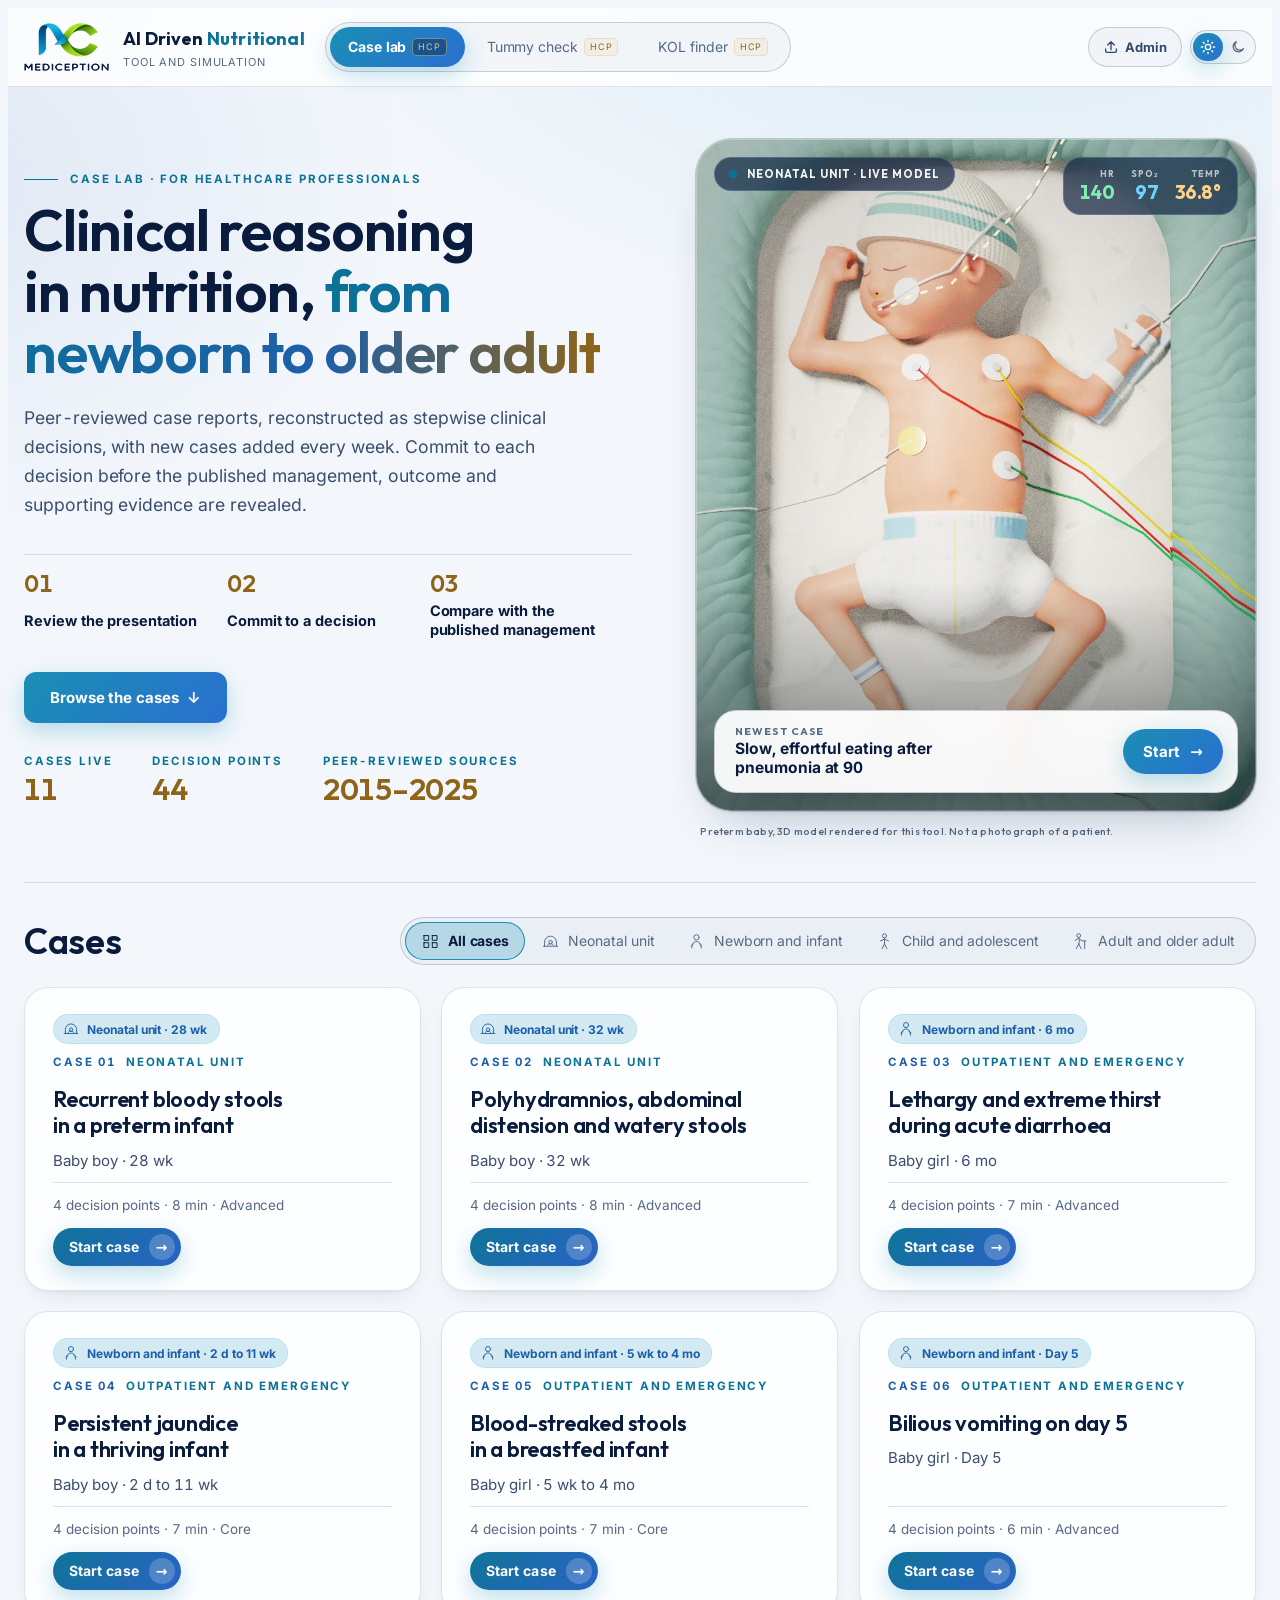
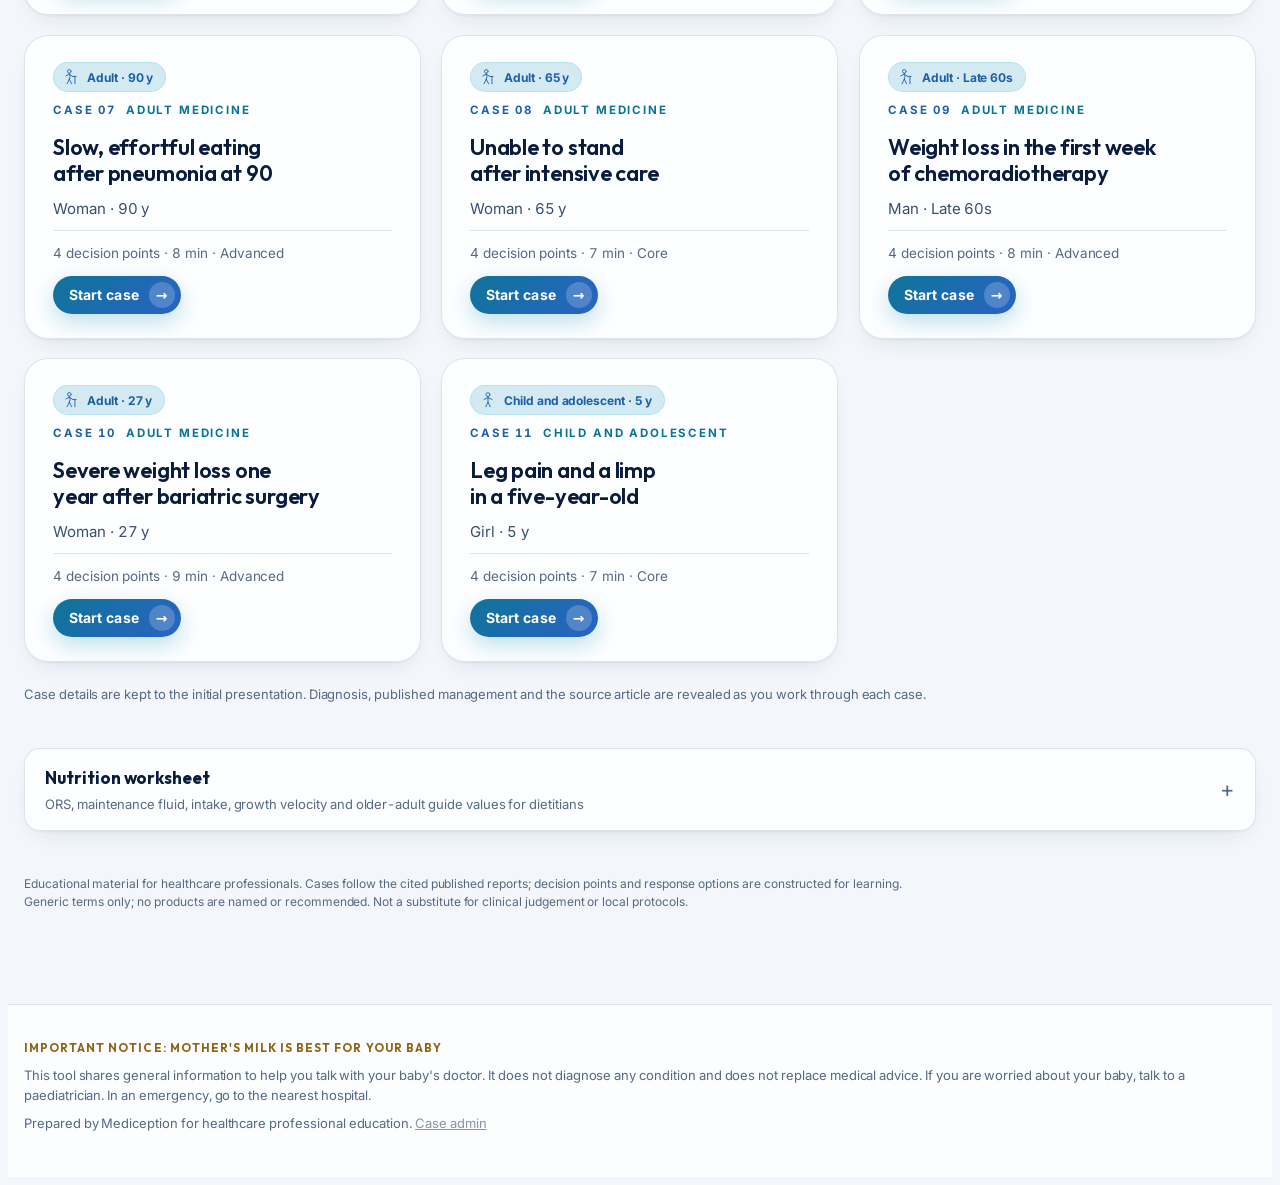
==== commit 9200b55c: "Open in the light theme for first-time visitors The site now opens in light. The sun/moon switch sti" ====
--- a/index.html
+++ b/index.html
@@ -1,5 +1,5 @@
 <!doctype html>
-<html lang="en" data-theme="dark">
+<html lang="en" data-theme="light">
 <head>
   <meta charset="utf-8">
   <meta name="viewport" content="width=device-width, initial-scale=1, viewport-fit=cover">
@@ -8,7 +8,7 @@
   <link rel="stylesheet" href="css/styles.css?v=5">
   <link rel="stylesheet" href="css/premium.css?v=16">
   <link rel="stylesheet" href="css/mediception.css?v=6">
-  <script src="js/theme.js"></script>
+  <script src="js/theme.js?v=2"></script>
 </head>
 <body>
 <header class="top">
@@ -22,7 +22,7 @@
     <nav class="beads" id="beads" aria-label="Question progress"></nav>
     <div class="tools">
       <a class="iconbtn adm-link" href="admin.html" rel="nofollow"><svg width="16" height="16" viewBox="0 0 24 24" fill="none" stroke="currentColor" stroke-width="2" stroke-linecap="round" stroke-linejoin="round" aria-hidden="true"><path d="M12 16V4M7 9l5-5 5 5"/><path d="M4 15v3a2 2 0 0 0 2 2h12a2 2 0 0 0 2-2v-3"/></svg><span class="lbl">Admin</span></a>
-      <button type="button" class="theme-sw" role="switch" aria-checked="true" aria-label="Dark mode" title="Switch to light mode"><span class="ts-knob" aria-hidden="true"></span><svg class="ts-sun" viewBox="0 0 24 24" fill="none" stroke="currentColor" stroke-width="2" stroke-linecap="round" aria-hidden="true"><circle cx="12" cy="12" r="4"/><path d="M12 2v2M12 20v2M4.9 4.9l1.4 1.4M17.7 17.7l1.4 1.4M2 12h2M20 12h2M4.9 19.1l1.4-1.4M17.7 6.3l1.4-1.4"/></svg><svg class="ts-moon" viewBox="0 0 24 24" fill="none" stroke="currentColor" stroke-width="2" stroke-linejoin="round" aria-hidden="true"><path d="M20 14.5A8 8 0 1 1 9.5 4a6.5 6.5 0 0 0 10.5 10.5z"/></svg></button>
+      <button type="button" class="theme-sw" role="switch" aria-checked="false" aria-label="Dark mode" title="Switch to dark mode"><span class="ts-knob" aria-hidden="true"></span><svg class="ts-sun" viewBox="0 0 24 24" fill="none" stroke="currentColor" stroke-width="2" stroke-linecap="round" aria-hidden="true"><circle cx="12" cy="12" r="4"/><path d="M12 2v2M12 20v2M4.9 4.9l1.4 1.4M17.7 17.7l1.4 1.4M2 12h2M20 12h2M4.9 19.1l1.4-1.4M17.7 6.3l1.4-1.4"/></svg><svg class="ts-moon" viewBox="0 0 24 24" fill="none" stroke="currentColor" stroke-width="2" stroke-linejoin="round" aria-hidden="true"><path d="M20 14.5A8 8 0 1 1 9.5 4a6.5 6.5 0 0 0 10.5 10.5z"/></svg></button>
     </div>
   </div>
 </header>
--- a/css/mediception.css
+++ b/css/mediception.css
@@ -1,4 +1,4 @@
-/* Mediception theme: the same look as OrthoSim Atlas, in dark (default) and light.
+/* Mediception theme: the same look as OrthoSim Atlas, in light (the default the pages open in) and dark.
    Dark: deep navy page with teal and blue glows, glass cards. Light: pale blue-white page, white cards, navy ink.
    Both: teal-to-blue primary buttons, gold accents, Inter for text and Outfit for headings.
    Loads last and restyles the existing markup. The switch in the header (js/theme.js) sets <html data-theme>.
@@ -10,7 +10,7 @@
 @font-face{font-family:"Outfit";font-style:normal;font-weight:500 700;font-display:swap;src:url(../fonts/Outfit-latin-ext.woff2) format("woff2");unicode-range:U+0100-02BA,U+02BD-02C5,U+02C7-02CC,U+02CE-02D7,U+02DD-02FF,U+0304,U+0308,U+0329,U+1D00-1DBF,U+1E00-1E9F,U+1EF2-1EFF,U+2020,U+20A0-20AB,U+20AD-20C4,U+2113,U+2C60-2C7F,U+A720-A7FF}
 @font-face{font-family:"Outfit";font-style:normal;font-weight:500 700;font-display:swap;src:url(../fonts/Outfit-latin.woff2) format("woff2");unicode-range:U+0000-00FF,U+0131,U+0152-0153,U+02BB-02BC,U+02C6,U+02DA,U+02DC,U+0304,U+0308,U+0329,U+2000-206F,U+20AC,U+2122,U+2191,U+2193,U+2212,U+2215,U+FEFF,U+FFFD}
 
-/* tokens, dark (the default). The specificity beats the light/dark blocks in styles.css and premium.css, so this file
+/* tokens, dark (the base set; the pages open in light, set on <html data-theme>). The specificity beats the light/dark blocks in styles.css and premium.css, so this file
    alone decides the colours. The light block further down overrides only what changes. */
 html:root, html:root[data-theme]{
   color-scheme:dark;
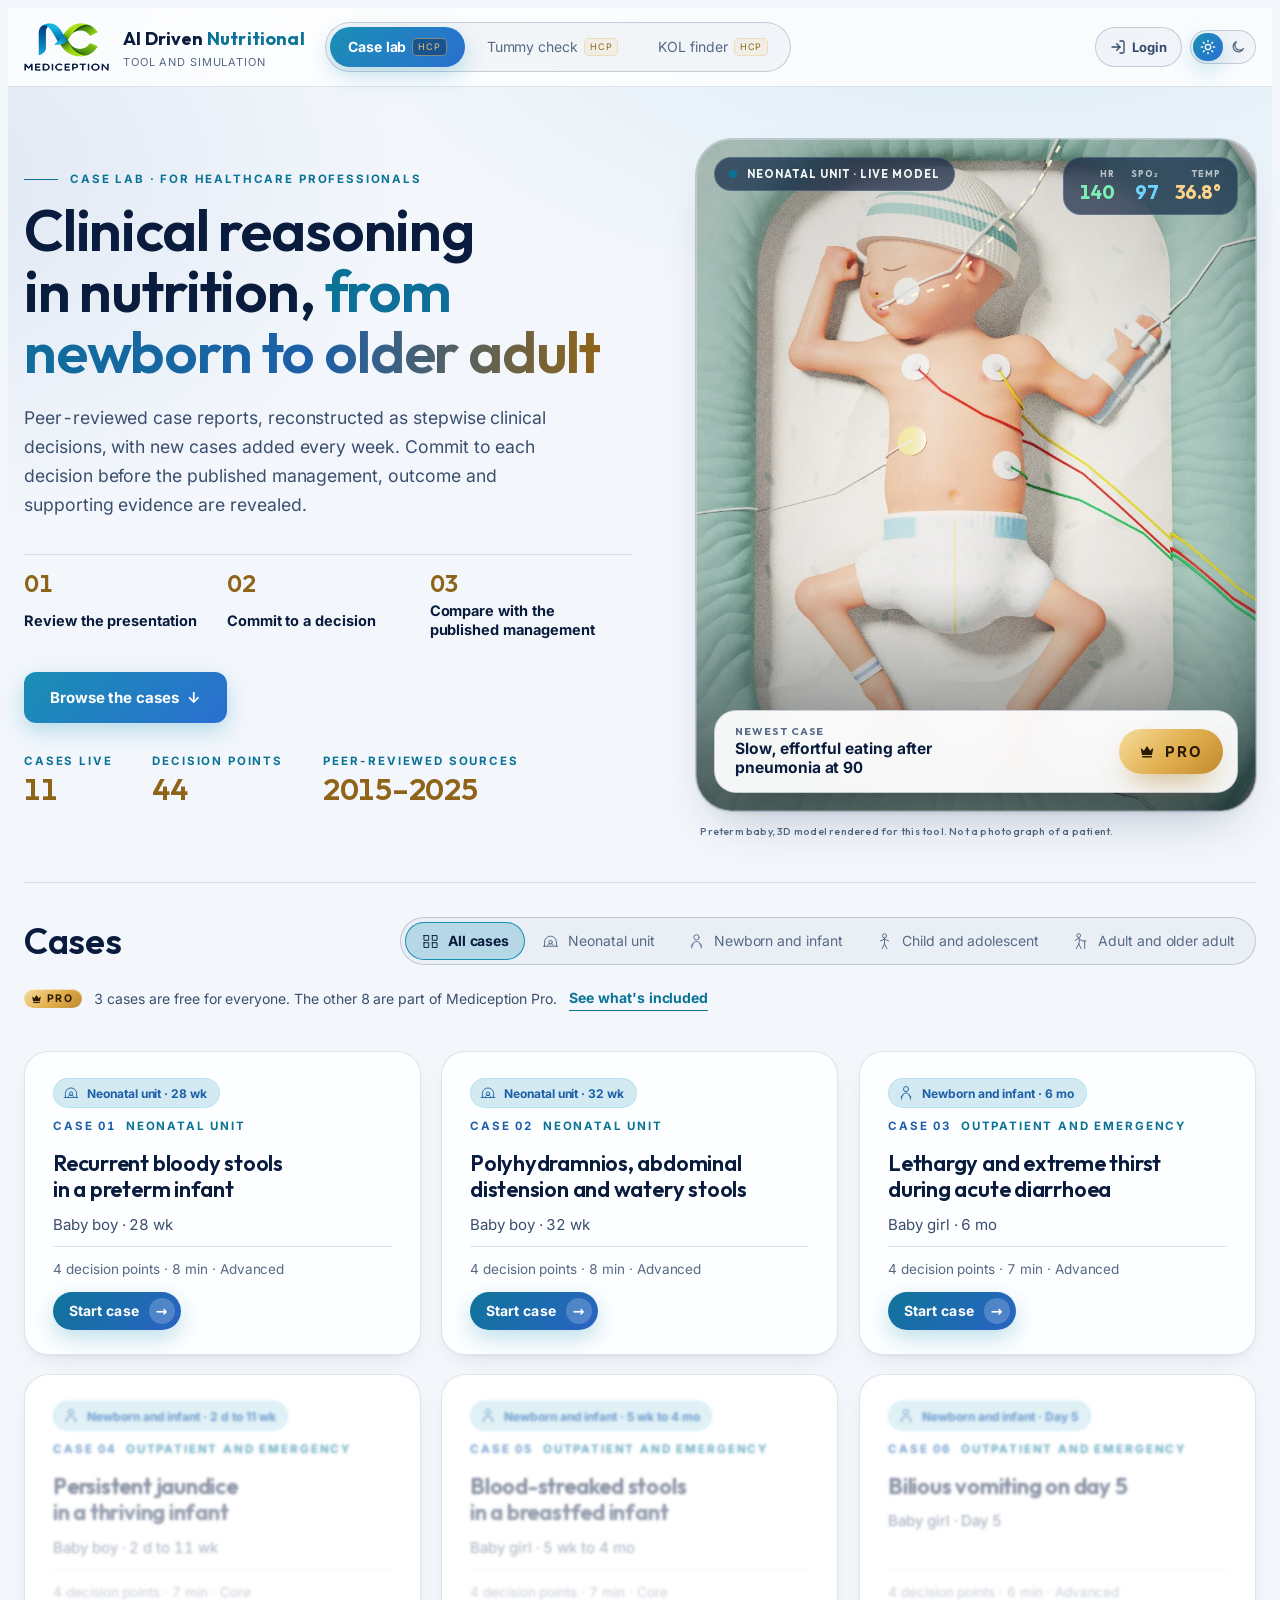
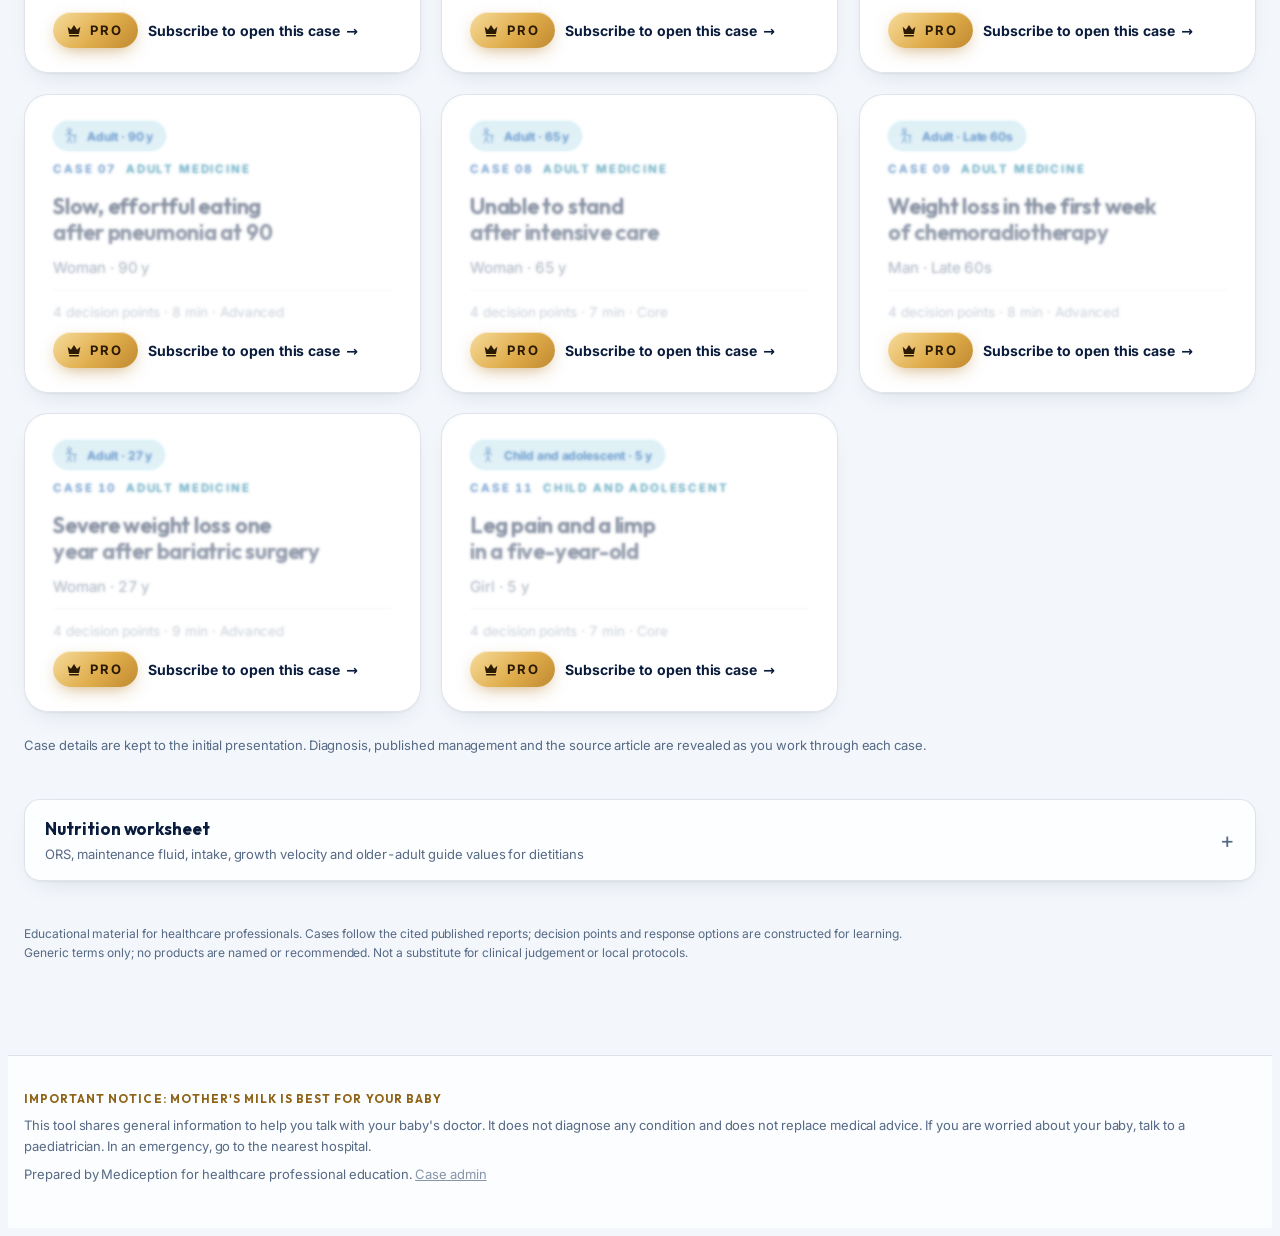
==== commit d1933b07: "Lock all but three cases as Pro, rename the header button to Login Cases 01-03 stay free; every othe" ====
--- a/index.html
+++ b/index.html
@@ -7,7 +7,7 @@
   <link rel="stylesheet" href="css/fonts.css">
   <link rel="stylesheet" href="css/styles.css?v=5">
   <link rel="stylesheet" href="css/premium.css?v=16">
-  <link rel="stylesheet" href="css/mediception.css?v=6">
+  <link rel="stylesheet" href="css/mediception.css?v=7">
   <script src="js/theme.js?v=2"></script>
 </head>
 <body>
@@ -21,7 +21,7 @@
     <nav class="tabs" id="tabs" aria-label="Sections"><button type="button" data-tab="lab" aria-pressed="true">Case lab<span class="tab-hcp">HCP</span></button><button type="button" data-tab="check" aria-pressed="false">Tummy check<span class="tab-hcp">HCP</span></button><button type="button" data-tab="kol" aria-pressed="false">KOL finder<span class="tab-hcp">HCP</span></button></nav>
     <nav class="beads" id="beads" aria-label="Question progress"></nav>
     <div class="tools">
-      <a class="iconbtn adm-link" href="admin.html" rel="nofollow"><svg width="16" height="16" viewBox="0 0 24 24" fill="none" stroke="currentColor" stroke-width="2" stroke-linecap="round" stroke-linejoin="round" aria-hidden="true"><path d="M12 16V4M7 9l5-5 5 5"/><path d="M4 15v3a2 2 0 0 0 2 2h12a2 2 0 0 0 2-2v-3"/></svg><span class="lbl">Admin</span></a>
+      <a class="iconbtn adm-link" href="admin.html" rel="nofollow" aria-label="Login" title="Login"><svg width="16" height="16" viewBox="0 0 24 24" fill="none" stroke="currentColor" stroke-width="2" stroke-linecap="round" stroke-linejoin="round" aria-hidden="true"><path d="M15 3h4a2 2 0 0 1 2 2v14a2 2 0 0 1-2 2h-4"/><path d="M10 17l5-5-5-5"/><path d="M15 12H3"/></svg><span class="lbl">Login</span></a>
       <button type="button" class="theme-sw" role="switch" aria-checked="false" aria-label="Dark mode" title="Switch to dark mode"><span class="ts-knob" aria-hidden="true"></span><svg class="ts-sun" viewBox="0 0 24 24" fill="none" stroke="currentColor" stroke-width="2" stroke-linecap="round" aria-hidden="true"><circle cx="12" cy="12" r="4"/><path d="M12 2v2M12 20v2M4.9 4.9l1.4 1.4M17.7 17.7l1.4 1.4M2 12h2M20 12h2M4.9 19.1l1.4-1.4M17.7 6.3l1.4-1.4"/></svg><svg class="ts-moon" viewBox="0 0 24 24" fill="none" stroke="currentColor" stroke-width="2" stroke-linejoin="round" aria-hidden="true"><path d="M20 14.5A8 8 0 1 1 9.5 4a6.5 6.5 0 0 0 10.5 10.5z"/></svg></button>
     </div>
   </div>
@@ -62,7 +62,7 @@
 <script src="js/cases.js"></script>
 <script src="data/cases-extra.js"></script>
 <script src="data/kol-data.js"></script>
-<script src="js/app.js?v=2"></script>
+<script src="js/app.js?v=3"></script>
 <script src="js/ui.js"></script>
 </body>
 </html>
--- a/css/mediception.css
+++ b/css/mediception.css
@@ -195,3 +195,58 @@
 @media (max-width:420px){ .brand img{height:34px} .brand{gap:8px} }
 @media (max-width:400px){ .brand .wm span{display:none} }
 @media print{ body{background:#fff;color:#000} }
+
+/* Pro cases (js/app.js, FREE_CASES): gold Pro badge, translucent screen over locked case cards, and the Mediception Pro box.
+   The badge keeps the same gold in both themes, with dark lettering for contrast. */
+.pro-badge{display:inline-flex;align-items:center;gap:6px;padding:5px 12px 5px 10px;border-radius:999px;background:linear-gradient(135deg,#f6dc9c,#e0ad4c 55%,#c08a2f);color:#2a1a02;font:700 12px/1 var(--f-body);letter-spacing:.14em;text-transform:uppercase;box-shadow:0 6px 18px -6px rgba(176,120,32,.65),inset 0 1px 0 rgba(255,255,255,.6);white-space:nowrap}
+.pro-badge svg{width:14px;height:14px;flex:none}
+.pro-badge.sm{padding:4px 9px 4px 7px;font-size:10.5px;gap:5px;box-shadow:inset 0 1px 0 rgba(255,255,255,.6)}
+.pro-badge.sm svg{width:11px;height:11px}
+.pro-badge.lg{padding:8px 16px 8px 13px;font-size:13.5px;gap:8px}
+.pro-badge.lg svg{width:18px;height:18px}
+
+/* the screen: frosted all over, clearer at the top so the case title still shows, and the Pro badge where "Start case" sits */
+.cc>.cc-lock{position:absolute;inset:0;z-index:3;box-sizing:border-box;padding:inherit;display:flex;flex-wrap:wrap;align-items:center;align-content:flex-end;gap:10px;border-radius:inherit;background:linear-gradient(180deg,color-mix(in srgb,var(--m-surf) 34%,transparent),color-mix(in srgb,var(--m-surf) 58%,transparent) 55%,color-mix(in srgb,var(--m-surf) 90%,transparent));-webkit-backdrop-filter:blur(1.6px) saturate(110%);backdrop-filter:blur(1.6px) saturate(110%);transition:opacity .25s}
+.cc.locked:hover>.cc-lock,.cc.locked:focus-visible>.cc-lock{opacity:.94}
+.cc-lock .pro-badge{padding:10px 16px 10px 13px;font-size:13px;gap:8px}
+.cc-lock .pro-badge svg{width:16px;height:16px}
+.cc-lock-t{display:inline-flex;align-items:center;gap:6px;font-size:14px;font-weight:600;color:var(--m-strong)}
+.cc-lock-t::after{content:"→";transition:transform .25s cubic-bezier(.2,.8,.2,1)}
+.cc.locked:hover .cc-lock-t::after,.cc.locked:focus-visible .cc-lock-t::after{transform:translateX(3px)}
+.cc .cc-go.cc-pro{visibility:hidden}
+.cc-pro svg{width:14px;height:14px}
+@media (prefers-reduced-motion:reduce){ .cc-lock-t::after{transition:none} }
+/* the case list column never grows past the screen (the filter row scrolls sideways on phones instead) */
+.cl-cases{grid-template-columns:minmax(0,1fr)}
+
+.h3-b.is-pro,.h3-b.is-pro:hover{background:linear-gradient(135deg,#f6dc9c,#e0ad4c 55%,#c08a2f);color:#2a1a02;text-transform:uppercase;letter-spacing:.12em;font-weight:700;box-shadow:0 14px 30px -12px rgba(176,120,32,.7)}
+.h3-b.is-pro svg{width:16px;height:16px}
+
+.pro-strip{display:flex;flex-wrap:wrap;align-items:center;gap:8px 12px;margin:0 0 18px;font-size:14px;color:var(--ink-2)}
+.pro-note{margin:18px 0 0}
+
+.pro-dlg{padding:0;border:1px solid var(--m-line2);border-radius:24px;background:var(--m-surf);color:var(--ink);width:min(460px,calc(100vw - 32px));max-height:calc(100dvh - 32px);box-shadow:var(--sh-2)}
+.pro-dlg::backdrop{background:rgba(5,15,36,.55);-webkit-backdrop-filter:blur(4px);backdrop-filter:blur(4px)}
+.pro-in{position:relative;display:flex;flex-direction:column;align-items:flex-start;gap:12px;padding:28px 28px 24px;font-size:15px;line-height:1.5}
+.pro-dlg h2{margin:4px 0 0;font-size:26px;line-height:1.15;color:var(--m-strong)}
+.pro-dlg p{margin:0;color:var(--ink-2)}
+.pro-case{display:flex;flex-direction:column;gap:3px;width:100%;box-sizing:border-box;padding:10px 14px;border-radius:14px;background:var(--m-tint);border:1px solid var(--m-line)}
+.pro-dlg .pro-case span{font-size:11px;font-weight:600;letter-spacing:.14em;text-transform:uppercase;color:var(--m-teal2)}
+.pro-case b{color:var(--m-strong);font-weight:600}
+.pro-list{margin:2px 0;padding:0;list-style:none;display:grid;gap:8px}
+.pro-list li{position:relative;padding-left:28px;color:var(--ink)}
+.pro-list li::before{content:"";position:absolute;left:2px;top:3px;width:18px;height:18px;border-radius:50%;background:rgba(26,143,181,.16) url("data:image/svg+xml,%3Csvg xmlns='http://www.w3.org/2000/svg' viewBox='0 0 24 24' fill='none' stroke='%231a8fb5' stroke-width='3' stroke-linecap='round' stroke-linejoin='round'%3E%3Cpath d='M6 12.5l4 4 8-9'/%3E%3C/svg%3E") center/12px no-repeat}
+.pro-act{display:flex;flex-wrap:wrap;gap:10px;margin-top:6px}
+.pro-go,.pro-sec{all:unset;box-sizing:border-box;cursor:pointer;display:inline-flex;align-items:center;justify-content:center;padding:12px 22px;border-radius:999px;font-weight:700;font-size:15px}
+.pro-go{background:var(--m-grad);color:#fff;box-shadow:var(--m-glow);transition:filter .2s,transform .2s}
+.pro-go:hover{filter:brightness(1.1);transform:translateY(-1px)}
+.pro-sec{background:var(--m-tint);color:var(--ink);box-shadow:inset 0 0 0 1px var(--m-line2)}
+.pro-sec:hover{background:var(--m-tint-2)}
+.pro-x{all:unset;box-sizing:border-box;cursor:pointer;position:absolute;right:14px;top:14px;display:grid;place-items:center;width:34px;height:34px;border-radius:50%;background:var(--m-tint);box-shadow:inset 0 0 0 1px var(--m-line);color:var(--ink);font-size:22px;line-height:1}
+.pro-x:hover{background:var(--m-tint-2)}
+.pro-free{display:flex;flex-direction:column;align-items:flex-start;gap:6px;width:100%;margin-top:6px;padding-top:14px;border-top:1px solid var(--m-line)}
+.pro-dlg .pro-free p{font-size:11.5px;font-weight:600;letter-spacing:.14em;text-transform:uppercase;color:var(--muted)}
+.pro-lnk{all:unset;cursor:pointer;font-size:14px;font-weight:600;color:var(--m-teal2);text-align:left}
+.pro-lnk:hover{text-decoration:underline}
+.pro-go:focus-visible,.pro-sec:focus-visible,.pro-x:focus-visible,.pro-lnk:focus-visible{outline:2px solid var(--m-teal2);outline-offset:3px}
+@media (max-width:420px){ .pro-in{padding:24px 20px 20px} .pro-act{width:100%} .pro-go,.pro-sec{flex:1 1 100%} }
